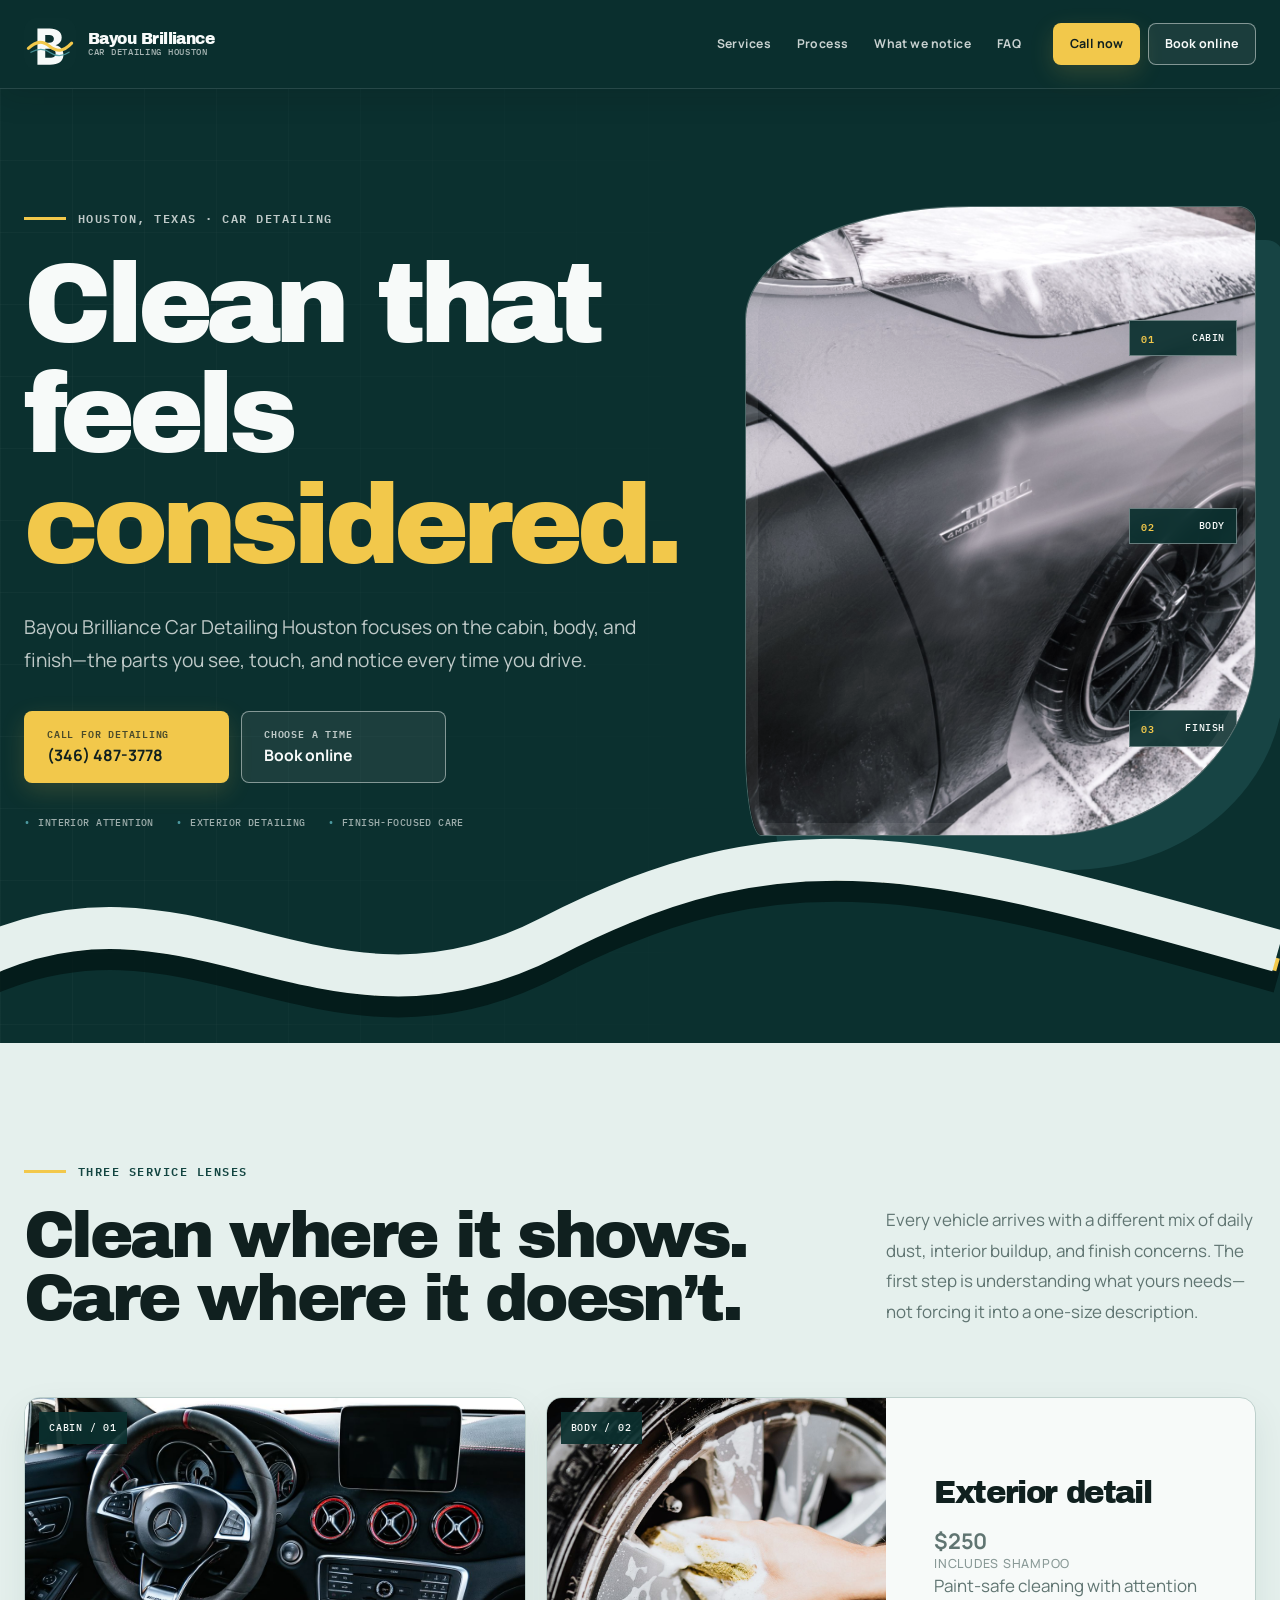
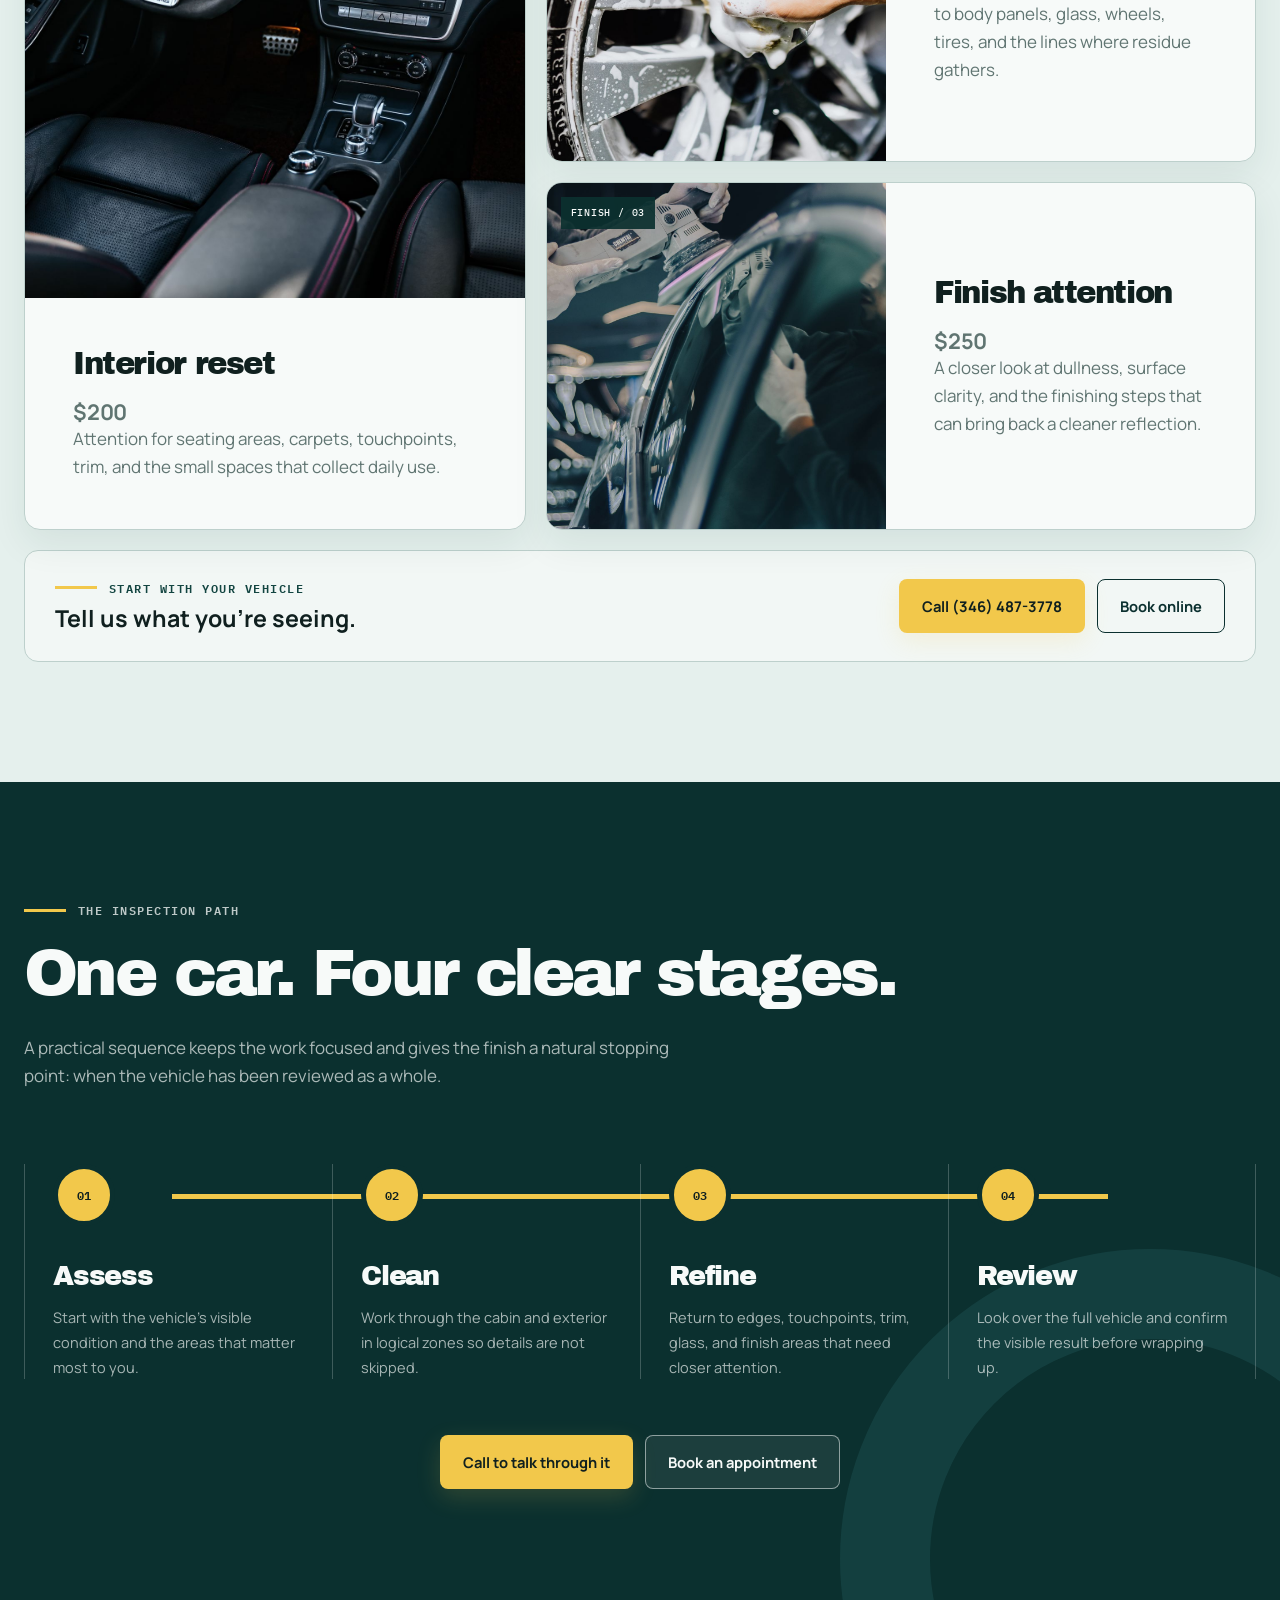
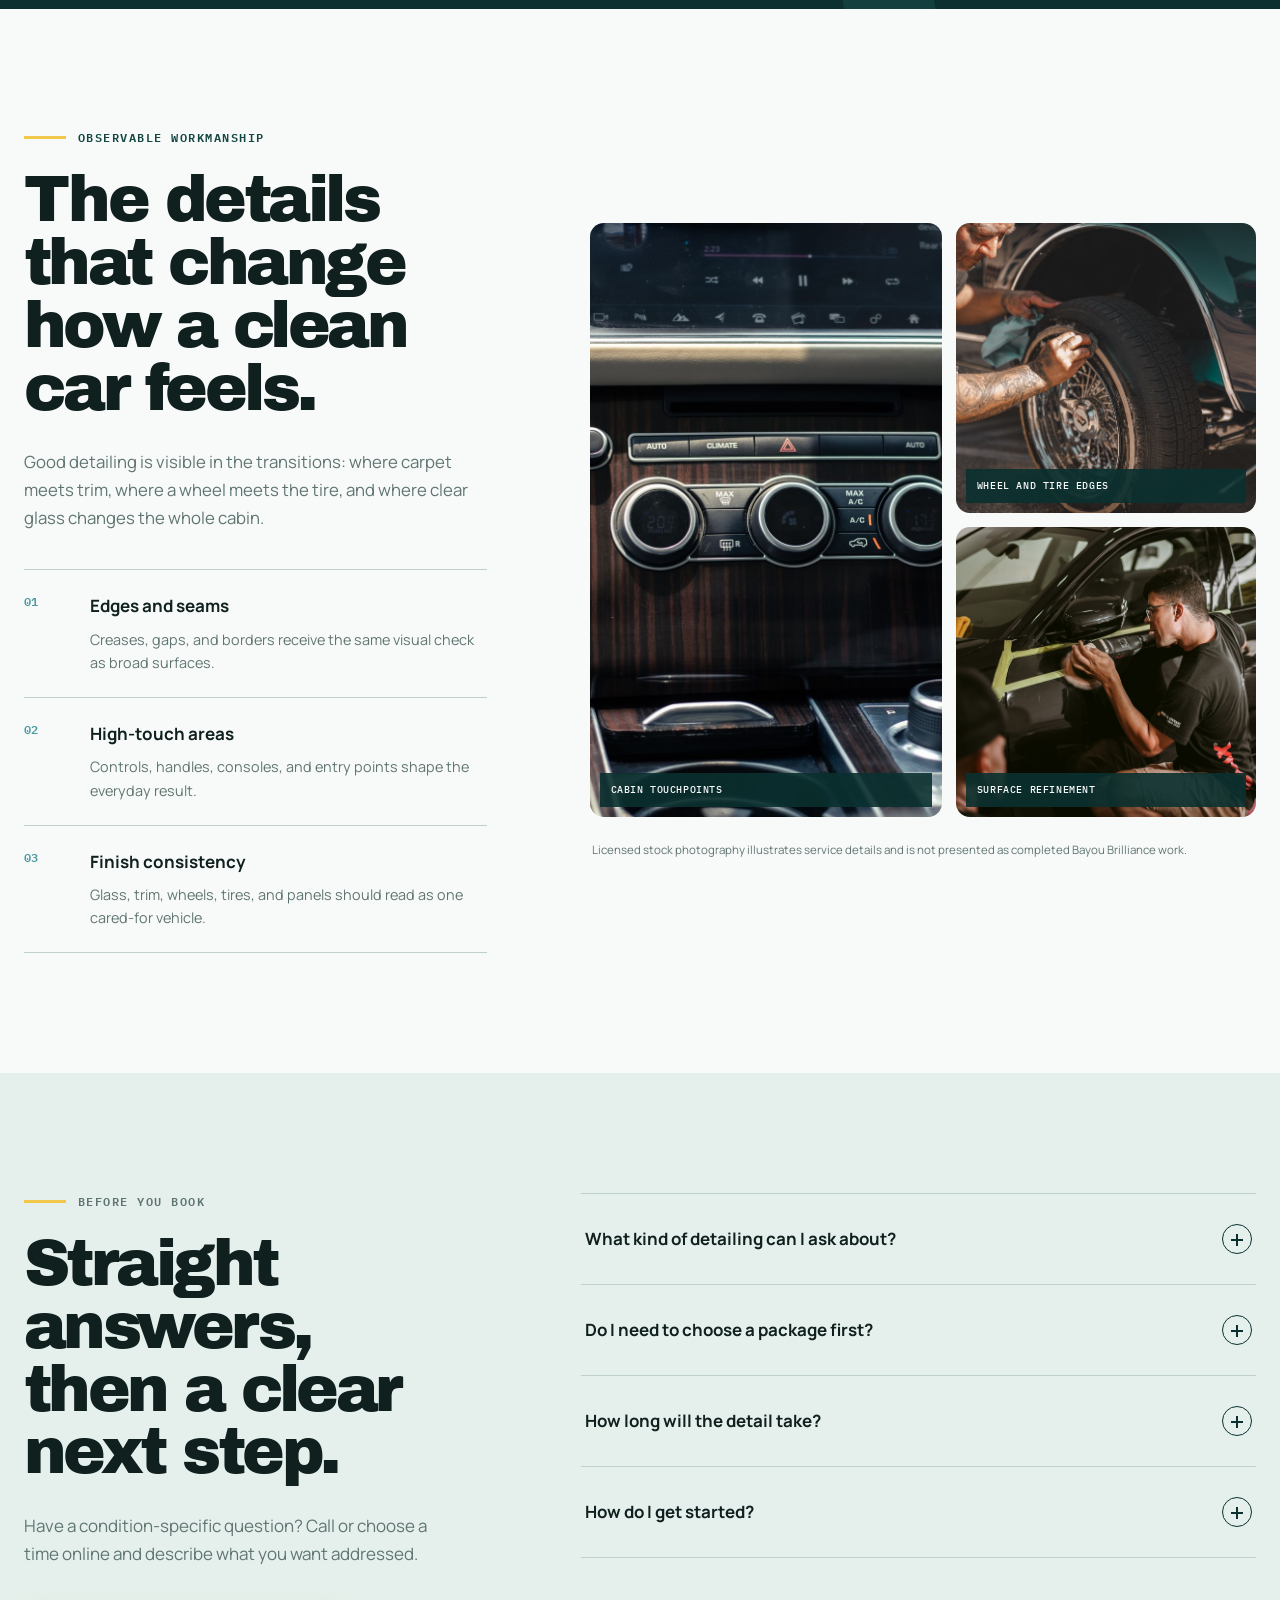
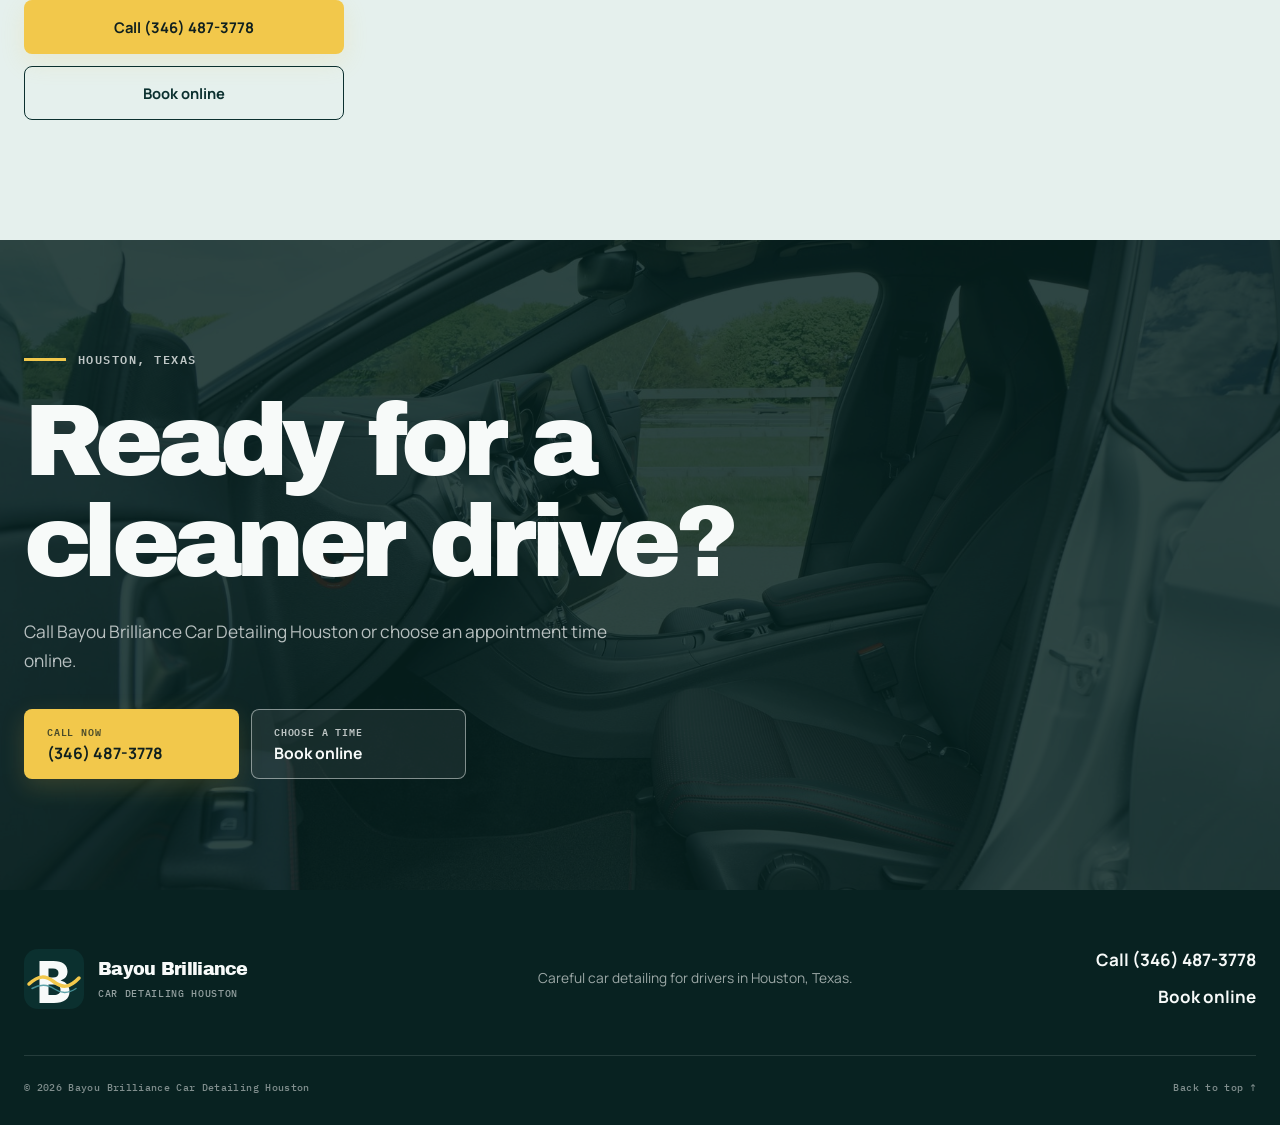
==== index.html @ ae9b1581 "feat: add service pricing to site Interior $200, exterior $250 with shampoo, complete $250. Adds pri" ====
<!doctype html>
<html lang="en">
  <head>
    <meta charset="utf-8">
    <meta name="viewport" content="width=device-width, initial-scale=1">
    <title>Bayou Brilliance Car Detailing Houston | Call or Book</title>
    <meta name="description" content="Bayou Brilliance Car Detailing Houston offers careful interior, exterior, and finish-focused car detailing in Houston, Texas. Call or book online.">
    <meta name="theme-color" content="#0b302f">
    <meta name="robots" content="index,follow,max-image-preview:large">
    <link rel="canonical" href="https://bayoubrilliance.shop/">
    <link rel="icon" href="assets/favicon.svg" type="image/svg+xml">
    <link rel="preload" href="assets/fonts/archivo-black.ttf" as="font" type="font/ttf" crossorigin>
    <link rel="preload" href="assets/hero-foam-car.jpg" as="image">
    <link rel="stylesheet" href="styles.css">
    <meta property="og:type" content="website">
    <meta property="og:title" content="Bayou Brilliance Car Detailing Houston">
    <meta property="og:description" content="Careful car detailing for the cabin, body, and finish. Call or book online in Houston, Texas.">
    <meta property="og:url" content="https://bayoubrilliance.shop/">
    <meta property="og:image" content="https://bayoubrilliance.shop/assets/hero-foam-car.jpg">
    <meta property="og:locale" content="en_US">
    <meta name="twitter:card" content="summary_large_image">
    <script type="application/ld+json">
      {
        "@context": "https://schema.org",
        "@type": "LocalBusiness",
        "name": "Bayou Brilliance Car Detailing Houston",
        "url": "https://bayoubrilliance.shop/",
        "telephone": "+13464873778",
        "description": "Careful interior, exterior, and finish-focused car detailing for drivers in Houston, Texas.",
        "areaServed": {
          "@type": "City",
          "name": "Houston, Texas"
        },
        "knowsAbout": [
          "Car detailing",
          "Interior car detailing",
          "Exterior car detailing",
          "Vehicle finish care"
        ],
        "priceRange": "$200-$250"
      }
    </script>
  </head>
  <body>
    <a class="skip-link" href="#main-content">Skip to content</a>

    <header class="site-header" data-header>
      <div class="header-inner shell">
        <a class="brand" href="#top" aria-label="Bayou Brilliance home">
          <img src="assets/logo.svg" width="56" height="56" alt="">
          <span class="brand-copy">
            <strong>Bayou Brilliance</strong>
            <small>Car Detailing Houston</small>
          </span>
        </a>

        <button class="menu-toggle" type="button" aria-expanded="false" aria-controls="site-nav">
          <span class="menu-toggle-label">Menu</span>
          <span class="menu-icon" aria-hidden="true"><i></i><i></i></span>
        </button>

        <nav class="site-nav" id="site-nav" aria-label="Main navigation">
          <div class="nav-links">
            <a href="#services">Services</a>
            <a href="#process">Process</a>
            <a href="#details">What we notice</a>
            <a href="#questions">FAQ</a>
          </div>
          <div class="nav-actions">
            <a class="button button-call button-small" href="tel:+13464873778" aria-label="Call Bayou Brilliance at 346-487-3778">Call now</a>
            <a class="button button-book button-small" href="https://cal.com/sumitdatta/auto-detail-service">Book online</a>
          </div>
        </nav>
      </div>
    </header>

    <main id="main-content">
      <section class="hero" id="top">
        <div class="hero-grid shell">
          <div class="hero-copy">
            <p class="eyebrow light"><span></span> Houston, Texas · Car detailing</p>
            <h1>Clean that feels <em>considered.</em></h1>
            <p class="hero-lede">Bayou Brilliance Car Detailing Houston focuses on the cabin, body, and finish—the parts you see, touch, and notice every time you drive.</p>
            <div class="action-pair hero-actions">
              <a class="button button-call" href="tel:+13464873778">
                <span>Call for detailing</span>
                <strong>(346) 487-3778</strong>
              </a>
              <a class="button button-book" href="https://cal.com/sumitdatta/auto-detail-service">
                <span>Choose a time</span>
                <strong>Book online</strong>
              </a>
            </div>
            <div class="hero-notes" aria-label="Service highlights">
              <span>Interior attention</span>
              <span>Exterior detailing</span>
              <span>Finish-focused care</span>
            </div>
          </div>

          <div class="hero-visual" aria-label="Foamed vehicle prepared for an exterior detail">
            <img src="assets/hero-foam-car.jpg" width="2200" height="3300" alt="A dark vehicle covered in white cleaning foam">
            <div class="visual-label label-top"><b>01</b><span>Cabin</span></div>
            <div class="visual-label label-mid"><b>02</b><span>Body</span></div>
            <div class="visual-label label-bottom"><b>03</b><span>Finish</span></div>
          </div>
        </div>

        <svg class="waterline" viewBox="0 0 1600 220" preserveAspectRatio="none" aria-hidden="true">
          <path class="waterline-shadow" d="M-30 152 C260 18 425 238 720 116 S1190 30 1630 130"></path>
          <path class="waterline-sun" d="M-30 140 C260 6 425 226 720 104 S1190 18 1630 118"></path>
          <path class="waterline-glint" d="M-30 126 C260 -8 425 212 720 90 S1190 4 1630 104"></path>
        </svg>
      </section>

      <section class="services section" id="services">
        <div class="shell">
          <div class="section-heading split-heading">
            <div>
              <p class="eyebrow"><span></span> Three service lenses</p>
              <h2>Clean where it shows.<br>Care where it doesn’t.</h2>
            </div>
            <p>Every vehicle arrives with a different mix of daily dust, interior buildup, and finish concerns. The first step is understanding what yours needs—not forcing it into a one-size description.</p>
          </div>

          <div class="service-grid">
            <article class="service-card service-card-tall">
              <div class="service-photo">
                <img src="assets/clean-interior.jpg" width="1800" height="1200" loading="lazy" alt="Clean black vehicle seats and center console">
                <span class="photo-code">CABIN / 01</span>
              </div>
              <div class="service-copy">
                <h3>Interior reset</h3>
                <p class="service-price">$200</p>
                <p>Attention for seating areas, carpets, touchpoints, trim, and the small spaces that collect daily use.</p>
              </div>
            </article>

            <article class="service-card">
              <div class="service-photo">
                <img src="assets/wheel-suds.jpg" width="1800" height="1200" loading="lazy" alt="A wheel being cleaned by hand with soap suds">
                <span class="photo-code">BODY / 02</span>
              </div>
              <div class="service-copy">
                <h3>Exterior detail</h3>
                <p class="service-price">$250<span>Includes shampoo</span></p>
                <p>Paint-safe cleaning with attention to body panels, glass, wheels, tires, and the lines where residue gathers.</p>
              </div>
            </article>

            <article class="service-card service-card-wide">
              <div class="service-photo">
                <img src="assets/polish-closeup.jpg" width="1800" height="1200" loading="lazy" alt="A polishing machine moving across a dark vehicle panel">
                <span class="photo-code">FINISH / 03</span>
              </div>
              <div class="service-copy">
                <h3>Finish attention</h3>
                <p class="service-price">$250</p>
                <p>A closer look at dullness, surface clarity, and the finishing steps that can bring back a cleaner reflection.</p>
              </div>
            </article>
          </div>

          <div class="service-contact contact-strip">
            <div>
              <p class="eyebrow"><span></span> Start with your vehicle</p>
              <h3>Tell us what you’re seeing.</h3>
            </div>
            <div class="action-pair compact-actions">
              <a class="button button-call" href="tel:+13464873778">Call (346) 487-3778</a>
              <a class="button button-book dark-book" href="https://cal.com/sumitdatta/auto-detail-service">Book online</a>
            </div>
          </div>
        </div>
      </section>

      <section class="process section" id="process">
        <div class="shell">
          <div class="process-intro">
            <p class="eyebrow light"><span></span> The inspection path</p>
            <h2>One car. Four clear stages.</h2>
            <p>A practical sequence keeps the work focused and gives the finish a natural stopping point: when the vehicle has been reviewed as a whole.</p>
          </div>

          <ol class="process-track">
            <li>
              <span class="step-number">01</span>
              <div><h3>Assess</h3><p>Start with the vehicle’s visible condition and the areas that matter most to you.</p></div>
            </li>
            <li>
              <span class="step-number">02</span>
              <div><h3>Clean</h3><p>Work through the cabin and exterior in logical zones so details are not skipped.</p></div>
            </li>
            <li>
              <span class="step-number">03</span>
              <div><h3>Refine</h3><p>Return to edges, touchpoints, trim, glass, and finish areas that need closer attention.</p></div>
            </li>
            <li>
              <span class="step-number">04</span>
              <div><h3>Review</h3><p>Look over the full vehicle and confirm the visible result before wrapping up.</p></div>
            </li>
          </ol>

          <div class="process-actions action-pair">
            <a class="button button-call" href="tel:+13464873778">Call to talk through it</a>
            <a class="button button-book button-book-light" href="https://cal.com/sumitdatta/auto-detail-service">Book an appointment</a>
          </div>
        </div>
      </section>

      <section class="details section" id="details">
        <div class="shell details-grid">
          <div class="details-copy">
            <p class="eyebrow"><span></span> Observable workmanship</p>
            <h2>The details that change how a clean car feels.</h2>
            <p class="details-lede">Good detailing is visible in the transitions: where carpet meets trim, where a wheel meets the tire, and where clear glass changes the whole cabin.</p>
            <ul class="inspection-list">
              <li><span>01</span><div><strong>Edges and seams</strong><p>Creases, gaps, and borders receive the same visual check as broad surfaces.</p></div></li>
              <li><span>02</span><div><strong>High-touch areas</strong><p>Controls, handles, consoles, and entry points shape the everyday result.</p></div></li>
              <li><span>03</span><div><strong>Finish consistency</strong><p>Glass, trim, wheels, tires, and panels should read as one cared-for vehicle.</p></div></li>
            </ul>
          </div>

          <div class="detail-gallery" aria-label="Car detailing service illustrations">
            <figure class="gallery-main">
              <img src="assets/dashboard-detail.jpg" width="1800" height="1200" loading="lazy" alt="Close view of a vehicle dashboard and steering wheel">
              <figcaption>Cabin touchpoints</figcaption>
            </figure>
            <figure>
              <img src="assets/wheel-detail.jpg" width="1800" height="1200" loading="lazy" alt="A vehicle wheel being cleaned with detailing tools">
              <figcaption>Wheel and tire edges</figcaption>
            </figure>
            <figure>
              <img src="assets/polishing-work.jpg" width="1800" height="1200" loading="lazy" alt="A detailer polishing the side panel of a vehicle">
              <figcaption>Surface refinement</figcaption>
            </figure>
            <p class="stock-note">Licensed stock photography illustrates service details and is not presented as completed Bayou Brilliance work.</p>
          </div>
        </div>
      </section>

      <section class="questions section" id="questions">
        <div class="shell questions-grid">
          <div class="questions-intro">
            <p class="eyebrow"><span></span> Before you book</p>
            <h2>Straight answers, then a clear next step.</h2>
            <p>Have a condition-specific question? Call or choose a time online and describe what you want addressed.</p>
            <div class="action-pair stacked-actions">
              <a class="button button-call" href="tel:+13464873778">Call (346) 487-3778</a>
              <a class="button button-book dark-book" href="https://cal.com/sumitdatta/auto-detail-service">Book online</a>
            </div>
          </div>

          <div class="faq-list">
            <details>
              <summary>What kind of detailing can I ask about?<span aria-hidden="true"></span></summary>
              <p>Ask about interior cleaning, exterior detailing, wheel and tire attention, or finish-focused care. Vehicle condition varies, so confirm the right scope when you call or book.</p>
            </details>
            <details>
              <summary>Do I need to choose a package first?<span aria-hidden="true"></span></summary>
              <p>No. Start with what you notice about the vehicle and what you want improved. The appropriate service scope can be discussed from there.</p>
            </details>
            <details>
              <summary>How long will the detail take?<span aria-hidden="true"></span></summary>
              <p>Timing depends on vehicle size, condition, and the agreed scope. Ask about timing for your specific vehicle when you call or book online.</p>
            </details>
            <details>
              <summary>How do I get started?<span aria-hidden="true"></span></summary>
              <p>Call Bayou Brilliance at (346) 487-3778 or use the online appointment link. Both paths let you start with your vehicle and what it needs.</p>
            </details>
          </div>
        </div>
      </section>

      <section class="final-cta" id="contact">
        <div class="final-photo" aria-hidden="true">
          <img src="assets/interior-finish.jpg" width="1800" height="1196" loading="lazy" alt="">
        </div>
        <div class="shell final-inner">
          <p class="eyebrow light"><span></span> Houston, Texas</p>
          <h2>Ready for a cleaner drive?</h2>
          <p>Call Bayou Brilliance Car Detailing Houston or choose an appointment time online.</p>
          <div class="action-pair final-actions">
            <a class="button button-call" href="tel:+13464873778"><span>Call now</span><strong>(346) 487-3778</strong></a>
            <a class="button button-book" href="https://cal.com/sumitdatta/auto-detail-service"><span>Choose a time</span><strong>Book online</strong></a>
          </div>
        </div>
      </section>
    </main>

    <footer class="site-footer">
      <div class="shell footer-grid">
        <div class="footer-brand">
          <img src="assets/logo.svg" width="64" height="64" alt="">
          <div><strong>Bayou Brilliance</strong><span>Car Detailing Houston</span></div>
        </div>
        <p>Careful car detailing for drivers in Houston, Texas.</p>
        <div class="footer-actions">
          <a href="tel:+13464873778">Call (346) 487-3778</a>
          <a href="https://cal.com/sumitdatta/auto-detail-service">Book online</a>
        </div>
      </div>
      <div class="shell footer-bottom">
        <span>© <span data-year>2026</span> Bayou Brilliance Car Detailing Houston</span>
        <a href="#top">Back to top ↑</a>
      </div>
    </footer>

    <div class="mobile-sticky" aria-label="Contact options">
      <a class="sticky-call" href="tel:+13464873778"><span>Call</span><strong>(346) 487-3778</strong></a>
      <a class="sticky-book" href="https://cal.com/sumitdatta/auto-detail-service"><span>Book</span><strong>Online</strong></a>
    </div>

    <script src="script.js" defer></script>
  </body>
</html>
---- styles.css ----
@font-face {
  font-family: "Archivo Black";
  src: url("assets/fonts/archivo-black.ttf") format("truetype");
  font-style: normal;
  font-weight: 400;
  font-display: swap;
}

@font-face {
  font-family: "Manrope";
  src: url("assets/fonts/manrope-400.ttf") format("truetype");
  font-style: normal;
  font-weight: 400;
  font-display: swap;
}

@font-face {
  font-family: "Manrope";
  src: url("assets/fonts/manrope-500.ttf") format("truetype");
  font-style: normal;
  font-weight: 500;
  font-display: swap;
}

@font-face {
  font-family: "Manrope";
  src: url("assets/fonts/manrope-600.ttf") format("truetype");
  font-style: normal;
  font-weight: 600;
  font-display: swap;
}

@font-face {
  font-family: "Manrope";
  src: url("assets/fonts/manrope-700.ttf") format("truetype");
  font-style: normal;
  font-weight: 700;
  font-display: swap;
}

@font-face {
  font-family: "IBM Plex Mono";
  src: url("assets/fonts/ibm-plex-mono-500.ttf") format("truetype");
  font-style: normal;
  font-weight: 500;
  font-display: swap;
}

@font-face {
  font-family: "IBM Plex Mono";
  src: url("assets/fonts/ibm-plex-mono-600.ttf") format("truetype");
  font-style: normal;
  font-weight: 600;
  font-display: swap;
}

:root {
  --bayou: #0b302f;
  --bayou-bright: #134541;
  --ink: #10201f;
  --rain: #e5f0ed;
  --chrome: #f7faf9;
  --sun: #f2c84b;
  --sun-dark: #b98500;
  --reflection: #4c99a0;
  --muted: #607572;
  --line: #bdd0cc;
  --white-line: rgba(247, 250, 249, 0.22);
  --shadow: 0 20px 55px rgba(8, 35, 33, 0.13);
  --shell: min(1240px, calc(100vw - 48px));
  --header-height: 88px;
}

*,
*::before,
*::after {
  box-sizing: border-box;
}

html {
  scroll-behavior: smooth;
  scroll-padding-top: calc(var(--header-height) + 24px);
}

body {
  margin: 0;
  background: var(--rain);
  color: var(--ink);
  font-family: "Manrope", Arial, sans-serif;
  font-size: 17px;
  line-height: 1.65;
  text-rendering: optimizeLegibility;
  -webkit-font-smoothing: antialiased;
}

body.menu-open {
  overflow: hidden;
}

img,
svg {
  display: block;
  max-width: 100%;
}

a {
  color: inherit;
  text-decoration: none;
}

button,
a {
  -webkit-tap-highlight-color: transparent;
}

:focus-visible {
  outline: 3px solid var(--sun);
  outline-offset: 4px;
}

h1,
h2,
h3,
p {
  margin-top: 0;
}

h1,
h2 {
  font-family: "Archivo Black", "Arial Black", sans-serif;
  font-weight: 400;
  letter-spacing: -0.055em;
  line-height: 0.98;
}

h2 {
  font-size: clamp(2.65rem, 5.1vw, 5.2rem);
}

h3 {
  font-size: 1.35rem;
  line-height: 1.2;
}

.shell {
  width: var(--shell);
  margin-inline: auto;
}

.section {
  padding: 120px 0;
}

.skip-link {
  position: fixed;
  z-index: 1000;
  top: 12px;
  left: 12px;
  padding: 12px 16px;
  background: var(--sun);
  color: var(--ink);
  font-weight: 800;
  transform: translateY(-160%);
  transition: transform 160ms ease;
}

.skip-link:focus {
  transform: translateY(0);
}

.eyebrow {
  display: flex;
  align-items: center;
  gap: 12px;
  margin-bottom: 24px;
  color: var(--bayou-bright);
  font-family: "IBM Plex Mono", monospace;
  font-size: 0.72rem;
  font-weight: 600;
  letter-spacing: 0.13em;
  line-height: 1.4;
  text-transform: uppercase;
}

.eyebrow > span {
  width: 42px;
  height: 3px;
  background: var(--sun);
}

.eyebrow.light {
  color: rgba(247, 250, 249, 0.76);
}

.button {
  min-height: 54px;
  display: inline-flex;
  align-items: center;
  justify-content: center;
  gap: 8px;
  padding: 15px 22px;
  border: 1px solid transparent;
  border-radius: 8px;
  font-size: 0.92rem;
  font-weight: 750;
  line-height: 1.1;
  text-align: center;
  transition: transform 160ms ease, background-color 160ms ease, border-color 160ms ease;
}

.button:hover {
  transform: translateY(-2px);
}

.button-call {
  background: var(--sun);
  color: var(--ink);
  box-shadow: 0 8px 24px rgba(242, 200, 75, 0.16);
}

.button-call:hover {
  background: #ffdb61;
}

.button-book {
  border-color: rgba(247, 250, 249, 0.48);
  background: rgba(247, 250, 249, 0.07);
  color: var(--chrome);
}

.button-book:hover {
  border-color: var(--chrome);
  background: rgba(247, 250, 249, 0.13);
}

.dark-book {
  border-color: var(--bayou);
  background: transparent;
  color: var(--bayou);
}

.dark-book:hover {
  background: var(--bayou);
  color: var(--chrome);
}

.button-book-light {
  border-color: rgba(247, 250, 249, 0.52);
}

.button-small {
  min-height: 42px;
  padding: 11px 16px;
  font-size: 0.78rem;
}

.action-pair {
  display: flex;
  flex-wrap: wrap;
  gap: 12px;
}

/* Header */
.site-header {
  position: fixed;
  z-index: 100;
  inset: 0 0 auto;
  min-height: var(--header-height);
  background: rgba(11, 48, 47, 0.97);
  color: var(--chrome);
  border-bottom: 1px solid rgba(247, 250, 249, 0.12);
  box-shadow: 0 8px 28px rgba(2, 18, 17, 0.14);
  backdrop-filter: blur(16px);
  -webkit-backdrop-filter: blur(16px);
}

.header-inner {
  min-height: var(--header-height);
  display: flex;
  align-items: center;
  justify-content: space-between;
  gap: 28px;
}

.brand {
  flex: 0 0 auto;
  display: flex;
  align-items: center;
  gap: 12px;
}

.brand img {
  width: 52px;
  height: 52px;
}

.brand-copy {
  display: grid;
  gap: 2px;
  line-height: 1;
}

.brand-copy strong {
  font-family: "Archivo Black", "Arial Black", sans-serif;
  font-size: 0.97rem;
  font-weight: 400;
  letter-spacing: -0.035em;
}

.brand-copy small {
  color: rgba(247, 250, 249, 0.66);
  font-family: "IBM Plex Mono", monospace;
  font-size: 0.55rem;
  letter-spacing: 0.08em;
  text-transform: uppercase;
}

.site-nav {
  flex: 1;
  display: flex;
  align-items: center;
  justify-content: flex-end;
  gap: 32px;
}

.nav-links,
.nav-actions {
  display: flex;
  align-items: center;
}

.nav-links {
  gap: clamp(14px, 2vw, 28px);
}

.nav-links a {
  color: rgba(247, 250, 249, 0.8);
  font-size: 0.76rem;
  font-weight: 700;
  letter-spacing: 0.035em;
}

.nav-links a:hover {
  color: var(--sun);
}

.nav-actions {
  gap: 8px;
}

.site-nav .button-call {
  color: var(--ink);
}

.site-nav .button-book {
  color: var(--chrome);
}

.menu-toggle {
  display: none;
  min-width: 76px;
  min-height: 42px;
  align-items: center;
  justify-content: center;
  gap: 10px;
  border: 1px solid rgba(247, 250, 249, 0.34);
  border-radius: 7px;
  background: var(--bayou-bright);
  color: var(--chrome);
  font-family: "IBM Plex Mono", monospace;
  font-size: 0.65rem;
  letter-spacing: 0.07em;
  text-transform: uppercase;
}

.menu-icon {
  display: grid;
  width: 18px;
  gap: 5px;
}

.menu-icon i {
  width: 18px;
  height: 2px;
  display: block;
  background: currentColor;
  transition: transform 160ms ease;
}

.menu-toggle[aria-expanded="true"] .menu-icon i:first-child {
  transform: translateY(3.5px) rotate(45deg);
}

.menu-toggle[aria-expanded="true"] .menu-icon i:last-child {
  transform: translateY(-3.5px) rotate(-45deg);
}

/* Hero */
.hero {
  position: relative;
  min-height: 850px;
  overflow: hidden;
  padding: calc(var(--header-height) + 74px) 0 164px;
  background: var(--bayou);
  color: var(--chrome);
}

.hero::before {
  content: "";
  position: absolute;
  inset: var(--header-height) 0 0;
  opacity: 0.16;
  background-image: linear-gradient(rgba(247, 250, 249, 0.18) 1px, transparent 1px), linear-gradient(90deg, rgba(247, 250, 249, 0.18) 1px, transparent 1px);
  background-size: 72px 72px;
  mask-image: linear-gradient(to right, black, transparent 62%);
  pointer-events: none;
}

.hero-grid {
  position: relative;
  z-index: 2;
  display: grid;
  grid-template-columns: minmax(0, 0.94fr) minmax(410px, 0.76fr);
  align-items: center;
  gap: clamp(50px, 7vw, 110px);
}

.hero-copy {
  padding: 48px 0;
}

.hero h1 {
  max-width: 820px;
  margin-bottom: 30px;
  font-size: clamp(4.5rem, 8.8vw, 8.4rem);
}

.hero h1 em {
  display: block;
  color: var(--sun);
  font-style: normal;
}

.hero-lede {
  max-width: 650px;
  margin-bottom: 34px;
  color: rgba(247, 250, 249, 0.76);
  font-size: clamp(1.05rem, 1.5vw, 1.25rem);
  line-height: 1.7;
}

.hero-actions .button {
  min-width: 205px;
  min-height: 72px;
  flex-direction: column;
  align-items: flex-start;
  padding: 16px 22px;
}

.hero-actions .button span,
.final-actions .button span {
  font-family: "IBM Plex Mono", monospace;
  font-size: 0.62rem;
  font-weight: 600;
  letter-spacing: 0.08em;
  opacity: 0.74;
  text-transform: uppercase;
}

.hero-actions .button strong,
.final-actions .button strong {
  font-size: 0.98rem;
}

.hero-notes {
  display: flex;
  flex-wrap: wrap;
  gap: 8px 22px;
  margin-top: 32px;
  color: rgba(247, 250, 249, 0.62);
  font-family: "IBM Plex Mono", monospace;
  font-size: 0.64rem;
  letter-spacing: 0.04em;
  text-transform: uppercase;
}

.hero-notes span::before {
  content: "•";
  margin-right: 8px;
  color: var(--reflection);
}

.hero-visual {
  position: relative;
  height: min(670px, 70vh);
  min-height: 570px;
  overflow: hidden;
  border: 1px solid rgba(247, 250, 249, 0.28);
  border-radius: 44% 18px 42% 16px / 18% 18px 30% 14%;
  box-shadow: 28px 34px 0 rgba(76, 153, 160, 0.19);
}

.hero-visual::after {
  content: "";
  position: absolute;
  inset: 0;
  border: 12px solid rgba(247, 250, 249, 0.07);
  border-radius: inherit;
  pointer-events: none;
}

.hero-visual img {
  width: 100%;
  height: 100%;
  object-fit: cover;
  object-position: 51% 48%;
  filter: saturate(0.78) contrast(1.04);
}

.visual-label {
  position: absolute;
  right: 18px;
  min-width: 108px;
  display: flex;
  align-items: center;
  justify-content: space-between;
  gap: 12px;
  padding: 9px 11px;
  border: 1px solid rgba(247, 250, 249, 0.38);
  background: rgba(11, 48, 47, 0.92);
  color: var(--chrome);
  font-family: "IBM Plex Mono", monospace;
  font-size: 0.62rem;
  letter-spacing: 0.06em;
  text-transform: uppercase;
  backdrop-filter: blur(8px);
}

.visual-label b {
  color: var(--sun);
}

.label-top { top: 18%; }
.label-mid { top: 48%; }
.label-bottom { bottom: 14%; }

.waterline {
  position: absolute;
  z-index: 3;
  right: -2%;
  bottom: -24px;
  left: -2%;
  width: 104%;
  height: 220px;
  overflow: visible;
}

.waterline path {
  fill: none;
  vector-effect: non-scaling-stroke;
}

.waterline-shadow {
  stroke: rgba(2, 20, 19, 0.7);
  stroke-width: 32;
}

.waterline-sun {
  stroke: var(--sun);
  stroke-width: 13;
}

.waterline-glint {
  stroke: var(--rain);
  stroke-width: 42;
}

/* Services */
.services {
  background: var(--rain);
}

.split-heading {
  display: grid;
  grid-template-columns: 1.5fr 0.7fr;
  align-items: end;
  gap: 70px;
  margin-bottom: 66px;
}

.section-heading h2 {
  margin-bottom: 0;
}

.split-heading > p {
  margin-bottom: 4px;
  color: var(--muted);
  line-height: 1.8;
}

.service-grid {
  display: grid;
  grid-template-columns: repeat(12, 1fr);
  grid-template-rows: repeat(2, minmax(290px, auto));
  gap: 20px;
}

.service-card {
  grid-column: 6 / 13;
  display: grid;
  grid-template-columns: minmax(240px, 0.92fr) 1fr;
  min-height: 290px;
  overflow: hidden;
  background: var(--chrome);
  border: 1px solid var(--line);
  border-radius: 16px;
  box-shadow: 0 14px 36px rgba(14, 58, 55, 0.08);
}

.service-card-tall {
  grid-column: 1 / 6;
  grid-row: 1 / 3;
  display: flex;
  flex-direction: column;
}

.service-card-wide {
  grid-row: 2;
}

.service-photo {
  position: relative;
  min-height: 270px;
  overflow: hidden;
}

.service-card-tall .service-photo {
  flex: 1;
  min-height: 500px;
}

.service-photo img {
  width: 100%;
  height: 100%;
  object-fit: cover;
  transition: transform 500ms cubic-bezier(0.22, 1, 0.36, 1);
}

.service-card:hover .service-photo img {
  transform: scale(1.025);
}

.photo-code {
  position: absolute;
  top: 14px;
  left: 14px;
  padding: 8px 10px;
  background: rgba(11, 48, 47, 0.92);
  color: var(--chrome);
  font-family: "IBM Plex Mono", monospace;
  font-size: 0.6rem;
  letter-spacing: 0.08em;
}

.service-copy {
  align-self: center;
  padding: clamp(28px, 4vw, 48px);
}

.service-copy h3 {
  margin-bottom: 16px;
  font-family: "Archivo Black", "Arial Black", sans-serif;
  font-size: clamp(1.6rem, 2.4vw, 2.4rem);
  font-weight: 400;
  letter-spacing: -0.045em;
}

.service-copy p {
  margin-bottom: 0;
  color: var(--muted);
}

.contact-strip {
  margin-top: 20px;
  padding: 28px 30px;
  display: flex;
  align-items: center;
  justify-content: space-between;
  gap: 32px;
  border: 1px solid var(--line);
  border-radius: 14px;
  background: rgba(247, 250, 249, 0.72);
}

.contact-strip .eyebrow {
  margin-bottom: 9px;
}

.contact-strip h3 {
  margin-bottom: 0;
  font-size: 1.45rem;
}

.compact-actions {
  flex: 0 0 auto;
}

/* Process */
.process {
  position: relative;
  overflow: hidden;
  background: var(--bayou);
  color: var(--chrome);
}

.process::after {
  content: "";
  position: absolute;
  right: -180px;
  bottom: -260px;
  width: 620px;
  height: 620px;
  border: 90px solid rgba(76, 153, 160, 0.14);
  border-radius: 50%;
}

.process .shell {
  position: relative;
  z-index: 1;
}

.process-intro {
  max-width: 880px;
  margin-bottom: 74px;
}

.process-intro h2 {
  margin-bottom: 28px;
}

.process-intro > p:last-child {
  max-width: 690px;
  color: rgba(247, 250, 249, 0.68);
}

.process-track {
  position: relative;
  display: grid;
  grid-template-columns: repeat(4, 1fr);
  gap: 0;
  margin: 0;
  padding: 0;
  list-style: none;
}

.process-track::before {
  content: "";
  position: absolute;
  top: 30px;
  right: 12%;
  left: 12%;
  height: 5px;
  background: var(--sun);
}

.process-track li {
  position: relative;
  padding: 0 28px;
  border-left: 1px solid var(--white-line);
}

.process-track li:last-child {
  border-right: 1px solid var(--white-line);
}

.step-number {
  position: relative;
  z-index: 2;
  width: 62px;
  height: 62px;
  display: grid;
  place-items: center;
  margin-bottom: 34px;
  border: 5px solid var(--bayou);
  border-radius: 50%;
  background: var(--sun);
  color: var(--ink);
  font-family: "IBM Plex Mono", monospace;
  font-size: 0.75rem;
  font-weight: 700;
}

.process-track h3 {
  margin-bottom: 12px;
  font-family: "Archivo Black", "Arial Black", sans-serif;
  font-size: 1.7rem;
  font-weight: 400;
  letter-spacing: -0.045em;
}

.process-track p {
  margin-bottom: 0;
  color: rgba(247, 250, 249, 0.66);
  font-size: 0.91rem;
  line-height: 1.7;
}

.process-actions {
  margin-top: 56px;
  justify-content: center;
}

/* Details */
.details {
  background: var(--chrome);
}

.details-grid {
  display: grid;
  grid-template-columns: 0.82fr 1.18fr;
  align-items: center;
  gap: clamp(54px, 8vw, 110px);
}

.details-copy h2 {
  margin-bottom: 28px;
  font-size: clamp(2.9rem, 5vw, 5.4rem);
}

.details-lede {
  margin-bottom: 38px;
  color: var(--muted);
  font-size: 1.05rem;
}

.inspection-list {
  margin: 0;
  padding: 0;
  border-top: 1px solid var(--line);
  list-style: none;
}

.inspection-list li {
  display: grid;
  grid-template-columns: 48px 1fr;
  gap: 18px;
  padding: 22px 0;
  border-bottom: 1px solid var(--line);
}

.inspection-list > li > span {
  color: var(--reflection);
  font-family: "IBM Plex Mono", monospace;
  font-size: 0.72rem;
  font-weight: 700;
}

.inspection-list strong {
  display: block;
  margin-bottom: 7px;
}

.inspection-list p {
  margin: 0;
  color: var(--muted);
  font-size: 0.9rem;
}

.detail-gallery {
  display: grid;
  grid-template-columns: 1.08fr 0.92fr;
  grid-template-rows: 290px 290px auto;
  gap: 14px;
}

.detail-gallery figure {
  position: relative;
  margin: 0;
  overflow: hidden;
  border-radius: 14px;
  background: var(--bayou);
}

.detail-gallery .gallery-main {
  grid-row: 1 / 3;
}

.detail-gallery img {
  width: 100%;
  height: 100%;
  object-fit: cover;
}

.detail-gallery figcaption {
  position: absolute;
  right: 10px;
  bottom: 10px;
  left: 10px;
  padding: 9px 11px;
  background: rgba(11, 48, 47, 0.9);
  color: var(--chrome);
  font-family: "IBM Plex Mono", monospace;
  font-size: 0.62rem;
  letter-spacing: 0.06em;
  text-transform: uppercase;
}

.stock-note {
  grid-column: 1 / -1;
  margin: 0;
  padding: 10px 2px 0;
  color: var(--muted);
  font-size: 0.72rem;
  line-height: 1.55;
}

/* FAQ */
.questions {
  background: var(--rain);
}

.questions-grid {
  display: grid;
  grid-template-columns: 0.7fr 1.1fr;
  gap: clamp(60px, 10vw, 150px);
}

.questions-intro h2 {
  margin-bottom: 28px;
  font-size: clamp(2.8rem, 5vw, 5.1rem);
}

.questions-intro > p {
  color: var(--muted);
}

.stacked-actions {
  align-items: stretch;
  flex-direction: column;
  max-width: 320px;
  margin-top: 32px;
}

.faq-list {
  border-top: 1px solid var(--line);
}

.faq-list details {
  border-bottom: 1px solid var(--line);
}

.faq-list summary {
  min-height: 90px;
  display: flex;
  align-items: center;
  justify-content: space-between;
  gap: 24px;
  padding: 20px 4px;
  cursor: pointer;
  font-size: 1.06rem;
  font-weight: 700;
  list-style: none;
}

.faq-list summary::-webkit-details-marker {
  display: none;
}

.faq-list summary span {
  position: relative;
  flex: 0 0 30px;
  width: 30px;
  height: 30px;
  border: 1px solid var(--bayou);
  border-radius: 50%;
}

.faq-list summary span::before,
.faq-list summary span::after {
  content: "";
  position: absolute;
  top: 14px;
  left: 8px;
  width: 12px;
  height: 2px;
  background: var(--bayou);
}

.faq-list summary span::after {
  transform: rotate(90deg);
  transition: transform 160ms ease;
}

.faq-list details[open] summary span::after {
  transform: rotate(0deg);
}

.faq-list details p {
  max-width: 690px;
  margin: -2px 50px 26px 4px;
  color: var(--muted);
}

/* Final CTA */
.final-cta {
  position: relative;
  min-height: 650px;
  display: grid;
  align-items: center;
  overflow: hidden;
  background: var(--bayou);
  color: var(--chrome);
}

.final-photo {
  position: absolute;
  inset: 0;
}

.final-photo::after {
  content: "";
  position: absolute;
  inset: 0;
  background: rgba(7, 34, 32, 0.84);
}

.final-photo img {
  width: 100%;
  height: 100%;
  object-fit: cover;
  object-position: center 60%;
  filter: saturate(0.62);
}

.final-inner {
  position: relative;
  z-index: 1;
  padding: 110px 0;
}

.final-inner h2 {
  max-width: 860px;
  margin-bottom: 26px;
  font-size: clamp(4rem, 8vw, 8.5rem);
}

.final-inner > p:not(.eyebrow) {
  max-width: 620px;
  margin-bottom: 34px;
  color: rgba(247, 250, 249, 0.72);
  font-size: 1.08rem;
}

.final-actions .button {
  min-width: 215px;
  min-height: 70px;
  flex-direction: column;
  align-items: flex-start;
}

/* Footer */
.site-footer {
  padding: 56px 0 28px;
  background: #082221;
  color: var(--chrome);
}

.footer-grid {
  display: grid;
  grid-template-columns: 1.15fr 0.85fr 0.8fr;
  align-items: center;
  gap: 45px;
  padding-bottom: 44px;
}

.footer-brand {
  display: flex;
  align-items: center;
  gap: 14px;
}

.footer-brand img {
  width: 60px;
  height: 60px;
}

.footer-brand div {
  display: grid;
  gap: 2px;
}

.footer-brand strong {
  font-family: "Archivo Black", "Arial Black", sans-serif;
  font-size: 1.1rem;
  font-weight: 400;
  letter-spacing: -0.04em;
}

.footer-brand span {
  color: rgba(247, 250, 249, 0.58);
  font-family: "IBM Plex Mono", monospace;
  font-size: 0.6rem;
  letter-spacing: 0.07em;
  text-transform: uppercase;
}

.footer-grid > p {
  margin: 0;
  color: rgba(247, 250, 249, 0.62);
  font-size: 0.86rem;
}

.footer-actions {
  display: grid;
  justify-items: end;
  gap: 9px;
  font-weight: 700;
}

.footer-actions a:hover,
.footer-bottom a:hover {
  color: var(--sun);
}

.footer-bottom {
  display: flex;
  justify-content: space-between;
  gap: 30px;
  padding-top: 24px;
  border-top: 1px solid rgba(247, 250, 249, 0.12);
  color: rgba(247, 250, 249, 0.5);
  font-family: "IBM Plex Mono", monospace;
  font-size: 0.62rem;
  letter-spacing: 0.035em;
}

.mobile-sticky {
  display: none;
}

@media (max-width: 1120px) {
  :root {
    --shell: min(100% - 36px, 1240px);
  }

  .brand-copy {
    display: none;
  }

  .site-nav {
    gap: 20px;
  }

  .hero-grid {
    grid-template-columns: minmax(0, 1fr) minmax(360px, 0.72fr);
    gap: 46px;
  }

  .hero h1 {
    font-size: clamp(4.1rem, 8.5vw, 6.7rem);
  }

  .service-card {
    grid-template-columns: 0.95fr 1fr;
  }

  .detail-gallery {
    grid-template-rows: 245px 245px auto;
  }
}

@media (max-width: 980px) {
  :root {
    --header-height: 76px;
  }

  .section {
    padding: 92px 0;
  }

  .site-header {
    min-height: var(--header-height);
    background: #0b302f;
  }

  .header-inner {
    min-height: var(--header-height);
  }

  .brand-copy {
    display: grid;
  }

  .menu-toggle {
    display: inline-flex;
  }

  .site-nav {
    position: fixed;
    z-index: 99;
    top: var(--header-height);
    right: 0;
    left: 0;
    max-height: calc(100svh - var(--header-height));
    display: none;
    align-items: stretch;
    overflow-y: auto;
    padding: 24px max(18px, calc((100vw - var(--shell)) / 2)) 32px;
    background: #0b302f;
    border-top: 1px solid rgba(247, 250, 249, 0.14);
    box-shadow: 0 28px 60px rgba(2, 18, 17, 0.35);
  }

  .site-nav.is-open {
    display: flex;
    flex-direction: column;
  }

  .nav-links {
    display: grid;
    gap: 0;
  }

  .nav-links a {
    padding: 16px 2px;
    border-bottom: 1px solid rgba(247, 250, 249, 0.14);
    color: var(--chrome);
    font-size: 0.95rem;
  }

  .nav-actions {
    align-items: stretch;
    margin-top: 20px;
  }

  .nav-actions .button {
    min-height: 52px;
    flex: 1;
  }

  .hero {
    min-height: auto;
    padding-top: calc(var(--header-height) + 66px);
  }

  .hero-grid {
    grid-template-columns: 1fr;
  }

  .hero-copy {
    max-width: 760px;
    padding: 18px 0 0;
  }

  .hero-visual {
    width: min(660px, 88%);
    height: 590px;
    min-height: 0;
    margin-left: auto;
  }

  .split-heading,
  .details-grid,
  .questions-grid {
    grid-template-columns: 1fr;
  }

  .split-heading {
    gap: 28px;
  }

  .split-heading > p {
    max-width: 690px;
  }

  .service-grid {
    grid-template-rows: auto;
  }

  .service-card,
  .service-card-tall,
  .service-card-wide {
    grid-column: 1 / -1;
    grid-row: auto;
    display: grid;
    grid-template-columns: minmax(280px, 0.95fr) 1fr;
  }

  .service-card-tall .service-photo,
  .service-photo {
    min-height: 310px;
  }

  .process-track {
    grid-template-columns: repeat(2, 1fr);
    row-gap: 60px;
  }

  .process-track::before {
    display: none;
  }

  .process-track li:nth-child(3) {
    border-left: 1px solid var(--white-line);
  }

  .process-track li:nth-child(2) {
    border-right: 1px solid var(--white-line);
  }

  .details-grid {
    gap: 62px;
  }

  .details-copy {
    max-width: 770px;
  }

  .detail-gallery {
    grid-template-rows: 330px 330px auto;
  }

  .questions-grid {
    gap: 58px;
  }

  .questions-intro {
    max-width: 760px;
  }

  .stacked-actions {
    max-width: none;
    flex-direction: row;
  }

  .footer-grid {
    grid-template-columns: 1fr 1fr;
  }

  .footer-grid > p {
    display: none;
  }
}

@media (max-width: 700px) {
  :root {
    --shell: calc(100vw - 28px);
  }

  html {
    scroll-padding-top: calc(var(--header-height) + 14px);
  }

  body {
    padding-bottom: 70px;
    font-size: 16px;
  }

  .section {
    padding: 76px 0;
  }

  .brand img {
    width: 44px;
    height: 44px;
  }

  .brand-copy strong {
    font-size: 0.84rem;
  }

  .brand-copy small {
    font-size: 0.48rem;
  }

  .menu-toggle {
    min-width: 68px;
  }

  .menu-toggle-label {
    position: absolute;
    width: 1px;
    height: 1px;
    overflow: hidden;
    clip: rect(0 0 0 0);
  }

  .eyebrow {
    gap: 9px;
    margin-bottom: 18px;
    font-size: 0.63rem;
  }

  .eyebrow > span {
    width: 30px;
  }

  h2 {
    font-size: clamp(2.65rem, 14vw, 4.4rem);
  }

  .hero {
    padding-top: calc(var(--header-height) + 42px);
    padding-bottom: 126px;
  }

  .hero::before {
    background-size: 52px 52px;
  }

  .hero-grid {
    gap: 42px;
  }

  .hero h1 {
    margin-bottom: 22px;
    font-size: clamp(3.5rem, 18vw, 5.25rem);
  }

  .hero-lede {
    font-size: 1rem;
  }

  .hero-actions,
  .final-actions {
    flex-direction: column;
  }

  .hero-actions .button,
  .final-actions .button {
    width: 100%;
    min-width: 0;
  }

  .hero-notes {
    display: grid;
  }

  .hero-visual {
    width: calc(100% - 10px);
    height: 470px;
    margin: 0 0 0 auto;
    border-radius: 38% 12px 32% 12px / 14% 12px 22% 12px;
    box-shadow: 12px 18px 0 rgba(76, 153, 160, 0.19);
  }

  .visual-label {
    right: 10px;
    min-width: 92px;
    font-size: 0.54rem;
  }

  .waterline {
    bottom: -50px;
    height: 180px;
  }

  .split-heading {
    margin-bottom: 42px;
  }

  .section-heading h2 br {
    display: none;
  }

  .service-grid {
    display: grid;
    gap: 14px;
  }

  .service-card,
  .service-card-tall,
  .service-card-wide {
    display: flex;
    flex-direction: column;
  }

  .service-card-tall .service-photo,
  .service-photo {
    flex: none;
    min-height: 260px;
    aspect-ratio: 4 / 3;
  }

  .service-copy {
    padding: 27px 24px 30px;
  }

  .service-copy h3 {
    font-size: 1.7rem;
  }

  .contact-strip {
    align-items: stretch;
    flex-direction: column;
    padding: 24px 20px;
  }

  .compact-actions,
  .stacked-actions {
    flex-direction: column;
  }

  .compact-actions .button,
  .stacked-actions .button {
    width: 100%;
  }

  .process-intro {
    margin-bottom: 48px;
  }

  .process-track {
    grid-template-columns: 1fr;
    gap: 0;
  }

  .process-track li,
  .process-track li:nth-child(2),
  .process-track li:nth-child(3),
  .process-track li:last-child {
    display: grid;
    grid-template-columns: 58px 1fr;
    gap: 18px;
    padding: 26px 0;
    border: 0;
    border-top: 1px solid var(--white-line);
  }

  .process-track li:last-child {
    border-bottom: 1px solid var(--white-line);
  }

  .step-number {
    width: 46px;
    height: 46px;
    margin: 0;
    border-width: 3px;
    font-size: 0.65rem;
  }

  .process-track h3 {
    margin-bottom: 7px;
    font-size: 1.45rem;
  }

  .process-actions {
    align-items: stretch;
    flex-direction: column;
    margin-top: 38px;
  }

  .details-grid,
  .questions-grid {
    gap: 48px;
  }

  .details-copy h2,
  .questions-intro h2 {
    font-size: clamp(2.65rem, 13.5vw, 4.1rem);
  }

  .inspection-list li {
    grid-template-columns: 38px 1fr;
    gap: 10px;
  }

  .detail-gallery {
    grid-template-columns: 1fr 1fr;
    grid-template-rows: 330px 190px auto;
    gap: 9px;
  }

  .detail-gallery .gallery-main {
    grid-column: 1 / -1;
    grid-row: auto;
  }

  .detail-gallery figcaption {
    right: 7px;
    bottom: 7px;
    left: 7px;
    font-size: 0.53rem;
  }

  .faq-list summary {
    min-height: 78px;
    font-size: 0.98rem;
  }

  .faq-list details p {
    margin-right: 28px;
  }

  .final-cta {
    min-height: 620px;
  }

  .final-inner {
    padding: 84px 0;
  }

  .final-inner h2 {
    font-size: clamp(3.7rem, 18vw, 5.6rem);
  }

  .site-footer {
    padding-top: 44px;
  }

  .footer-grid {
    grid-template-columns: 1fr;
    gap: 28px;
  }

  .footer-actions {
    justify-items: start;
  }

  .footer-bottom {
    align-items: flex-start;
    flex-direction: column;
    gap: 12px;
  }

  .mobile-sticky {
    position: fixed;
    z-index: 200;
    right: 0;
    bottom: 0;
    left: 0;
    height: 70px;
    display: grid;
    grid-template-columns: 1.15fr 0.85fr;
    border-top: 1px solid rgba(247, 250, 249, 0.2);
    box-shadow: 0 -12px 30px rgba(2, 18, 17, 0.24);
  }

  .mobile-sticky a {
    display: flex;
    align-items: center;
    justify-content: center;
    flex-direction: column;
    gap: 2px;
    font-size: 0.72rem;
    line-height: 1.05;
  }

  .mobile-sticky span {
    font-family: "IBM Plex Mono", monospace;
    font-size: 0.55rem;
    letter-spacing: 0.08em;
    text-transform: uppercase;
  }

  .sticky-call {
    background: var(--sun);
    color: var(--ink);
  }

  .sticky-book {
    background: var(--bayou);
    color: var(--chrome);
  }
}

@media (max-width: 420px) {
  .brand-copy strong {
    max-width: 150px;
    overflow: hidden;
    text-overflow: ellipsis;
    white-space: nowrap;
  }

  .hero h1 {
    font-size: clamp(3.25rem, 17.8vw, 4.5rem);
  }

  .detail-gallery {
    grid-template-rows: 270px 165px auto;
  }
}

@media (prefers-reduced-motion: reduce) {
  html {
    scroll-behavior: auto;
  }

  *,
  *::before,
  *::after {
    animation-duration: 0.01ms !important;
    animation-iteration-count: 1 !important;
    transition-duration: 0.01ms !important;
  }
}

.service-price {
  margin-top: 0.9rem;
  font-size: 1.35rem;
  font-weight: 700;
  letter-spacing: -0.01em;
  line-height: 1.2;
}

.service-price span {
  display: block;
  margin-top: 0.2rem;
  font-size: 0.78rem;
  font-weight: 500;
  letter-spacing: 0.06em;
  text-transform: uppercase;
  opacity: 0.72;
}
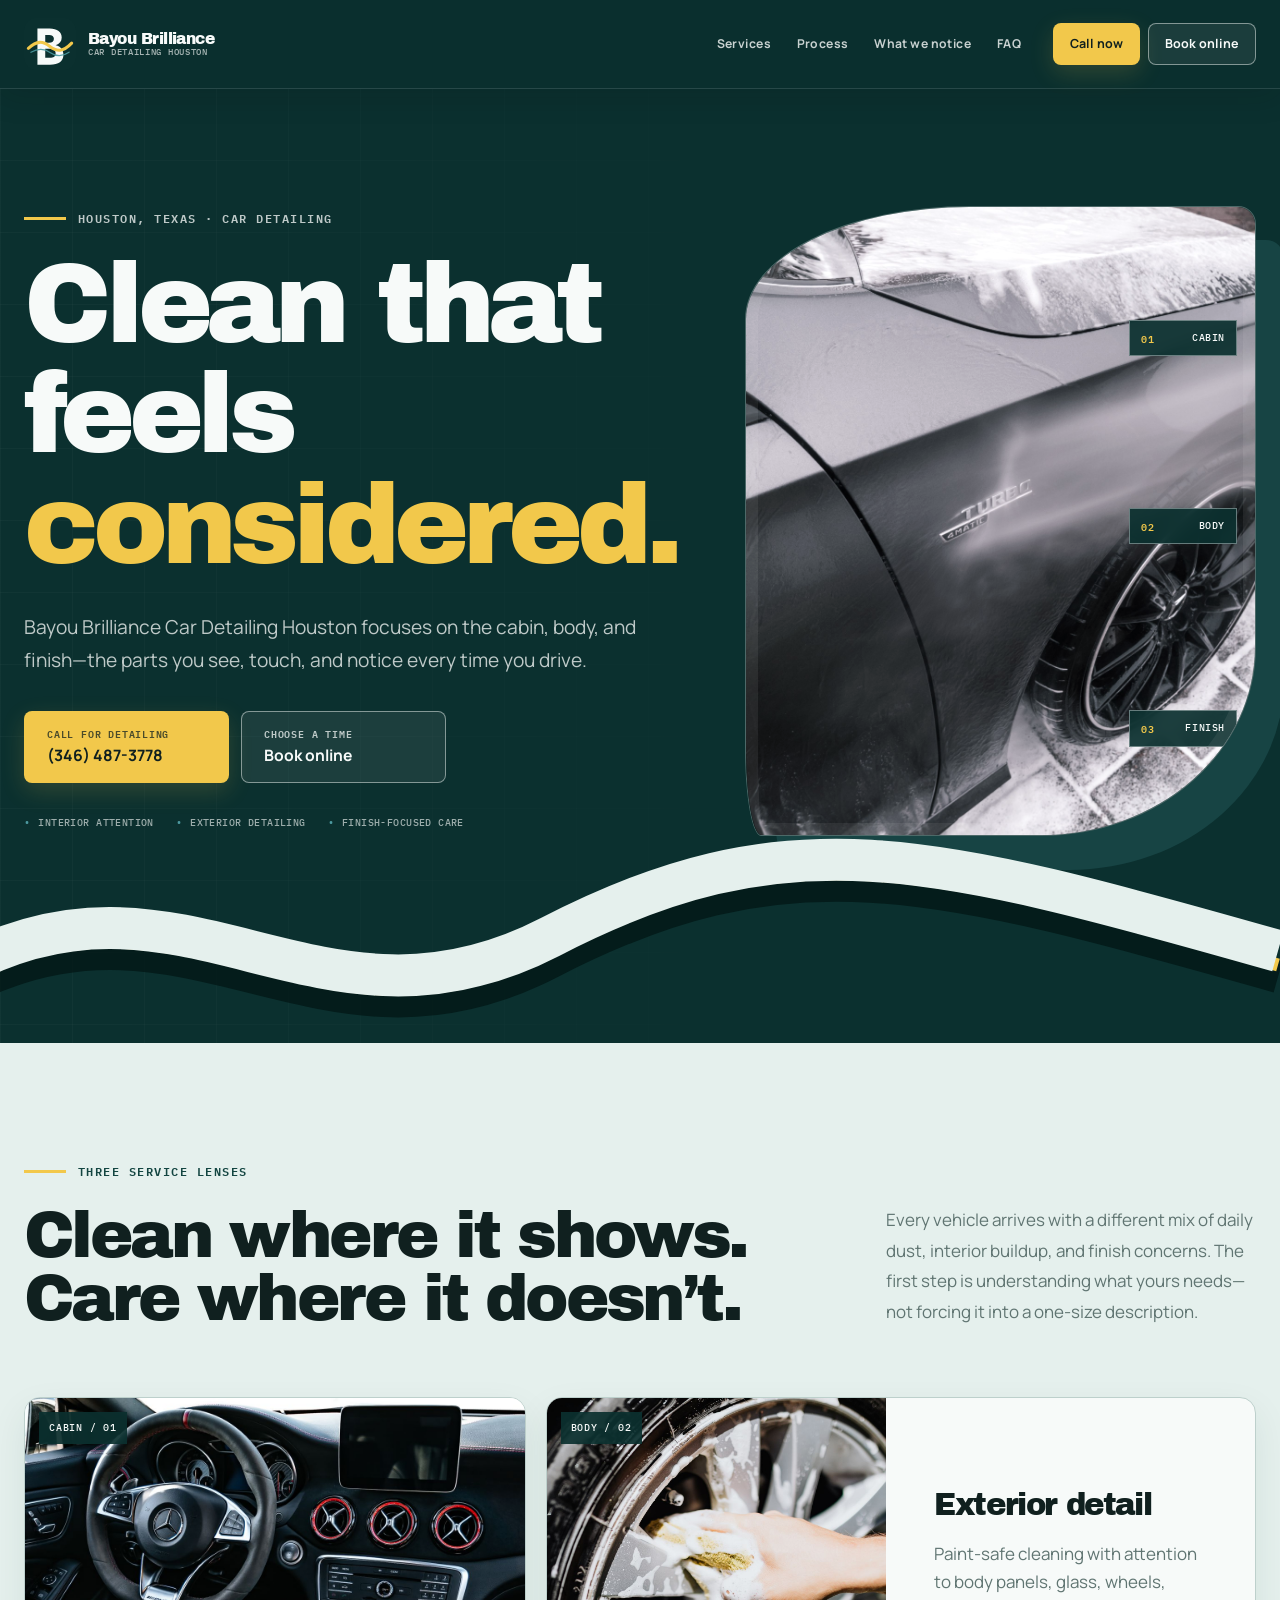
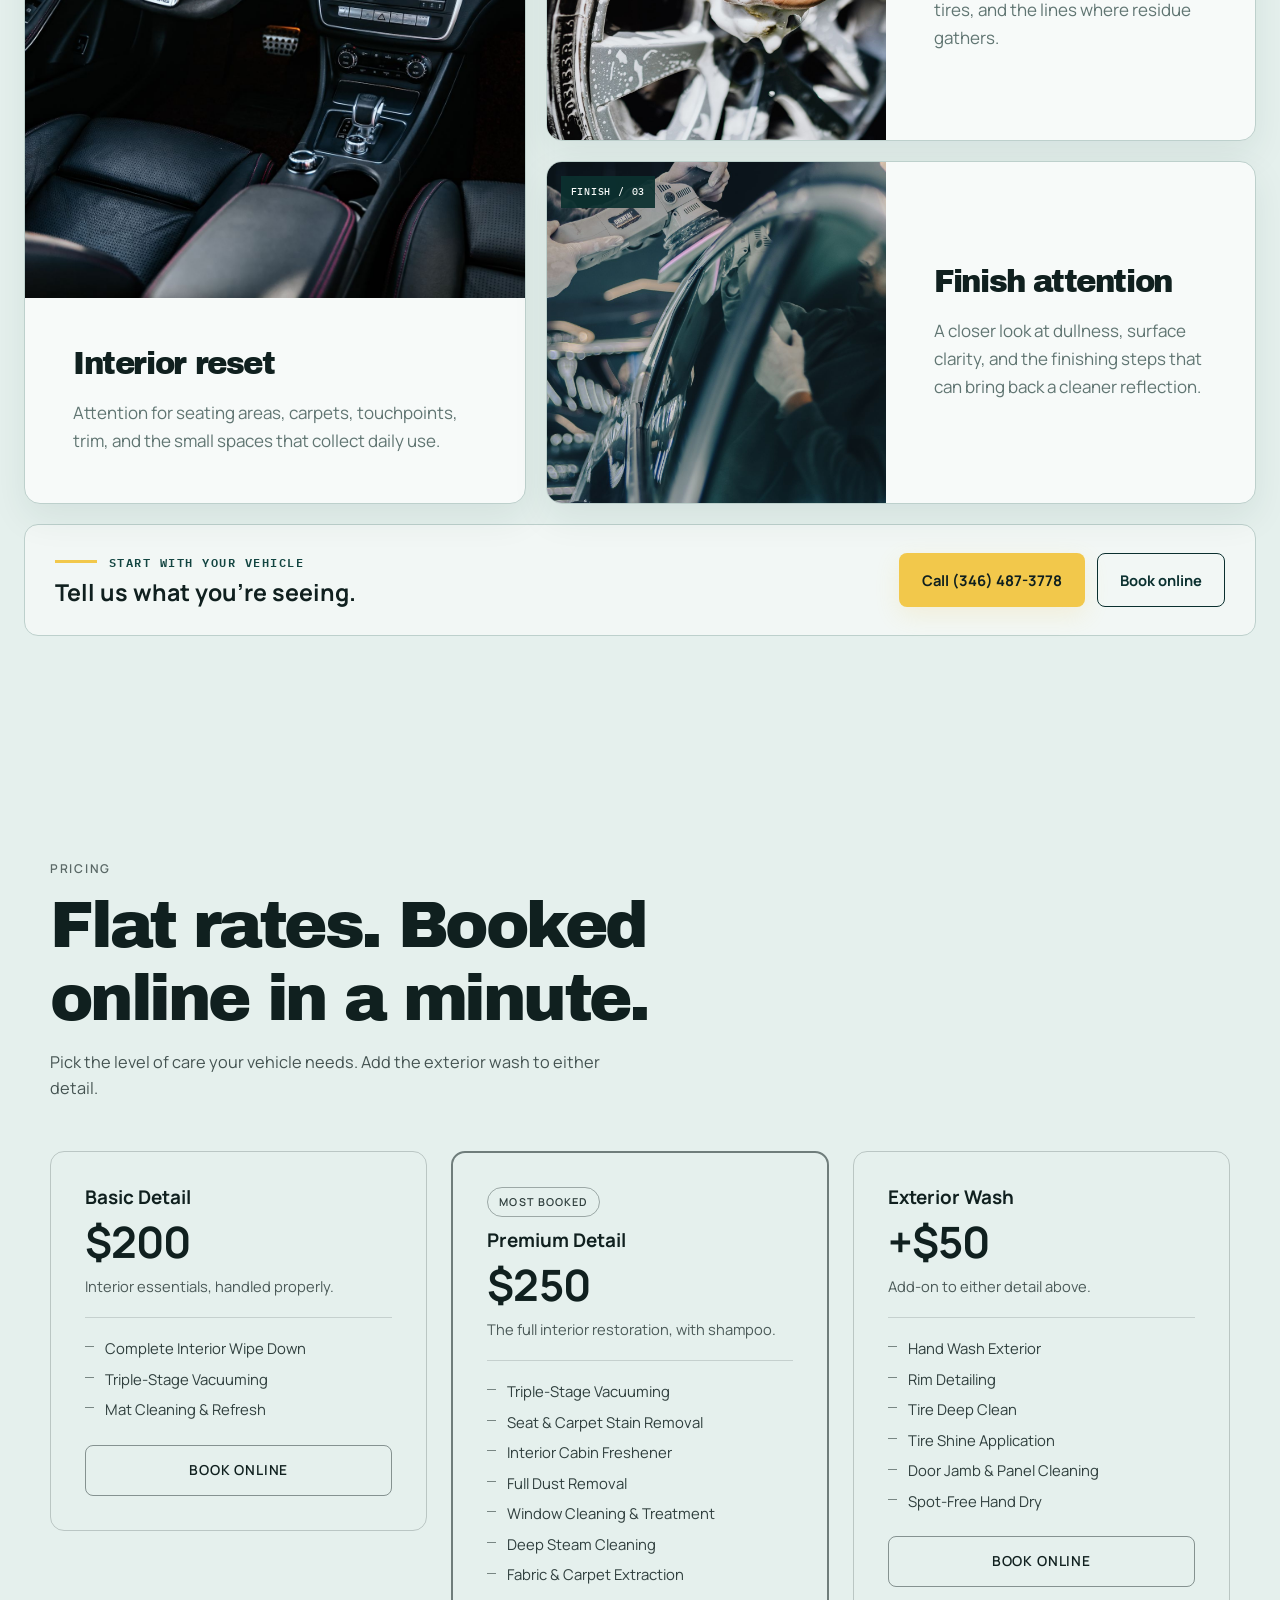
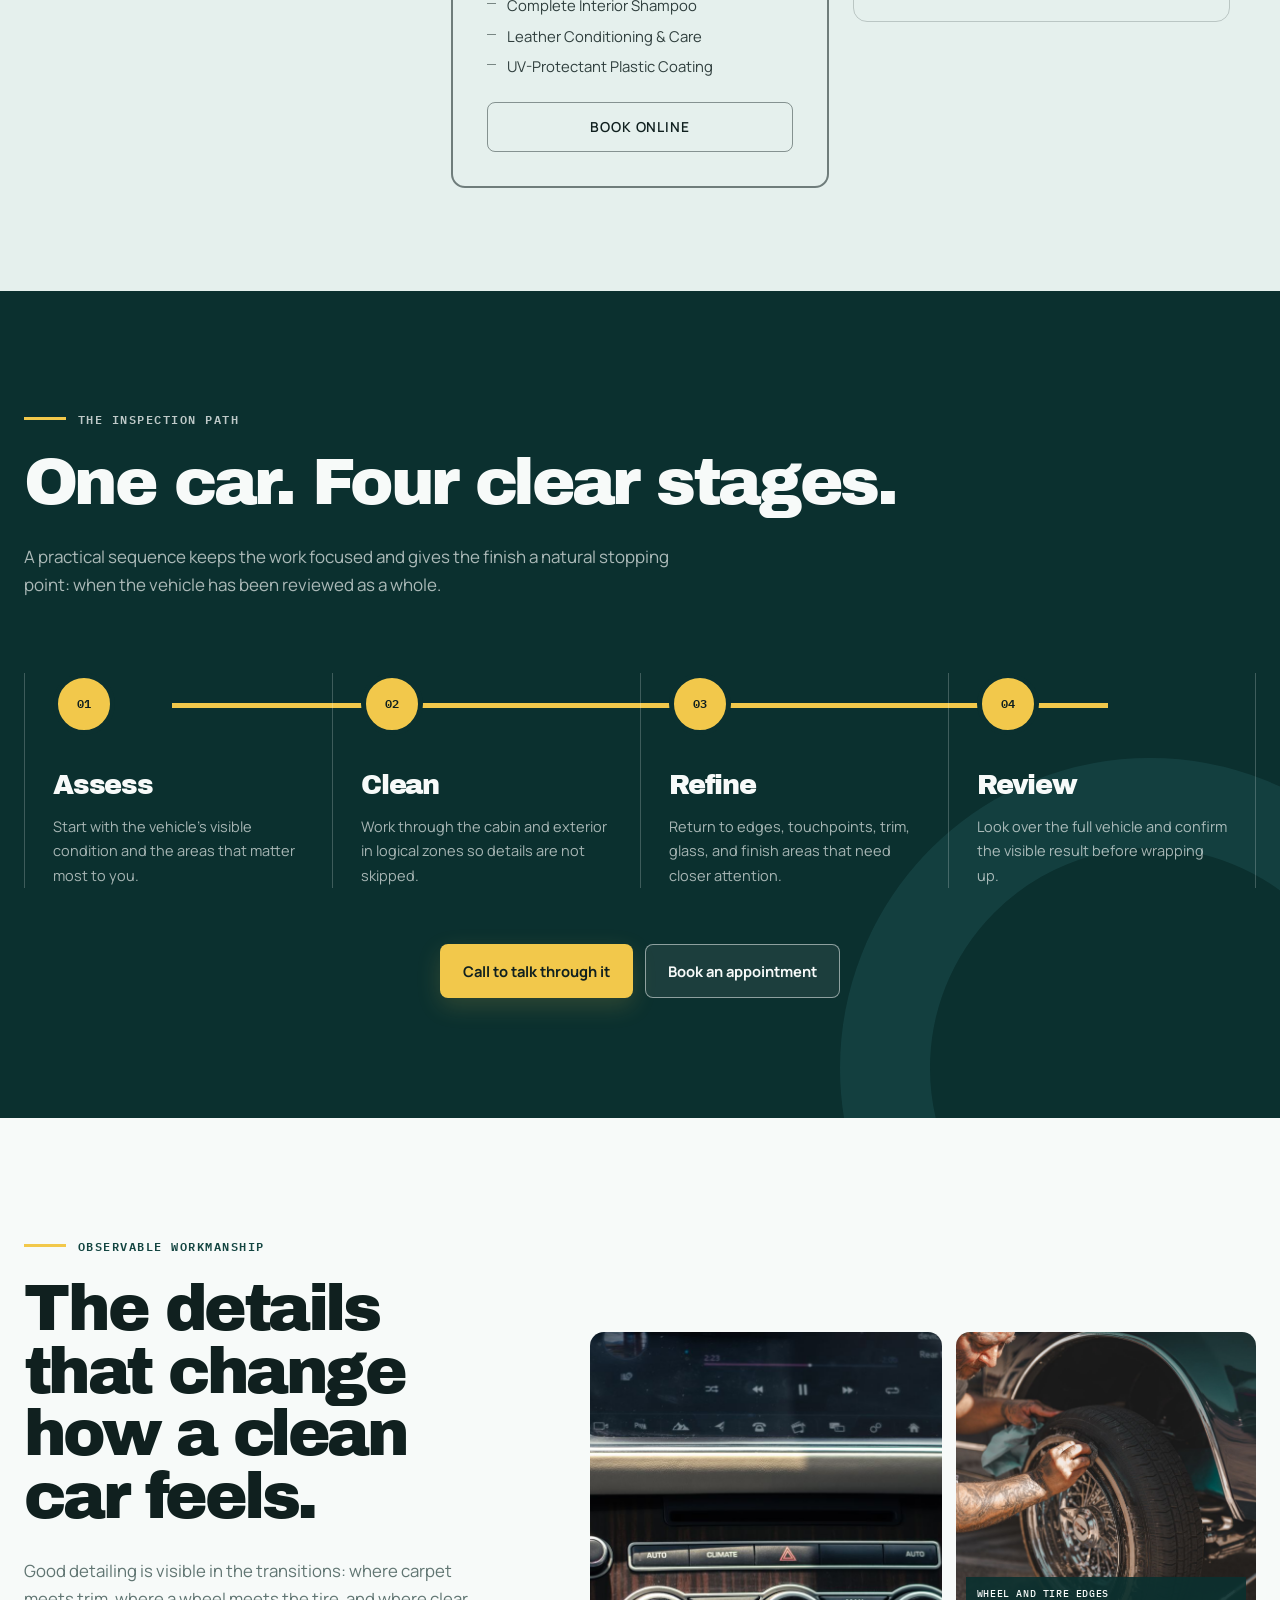
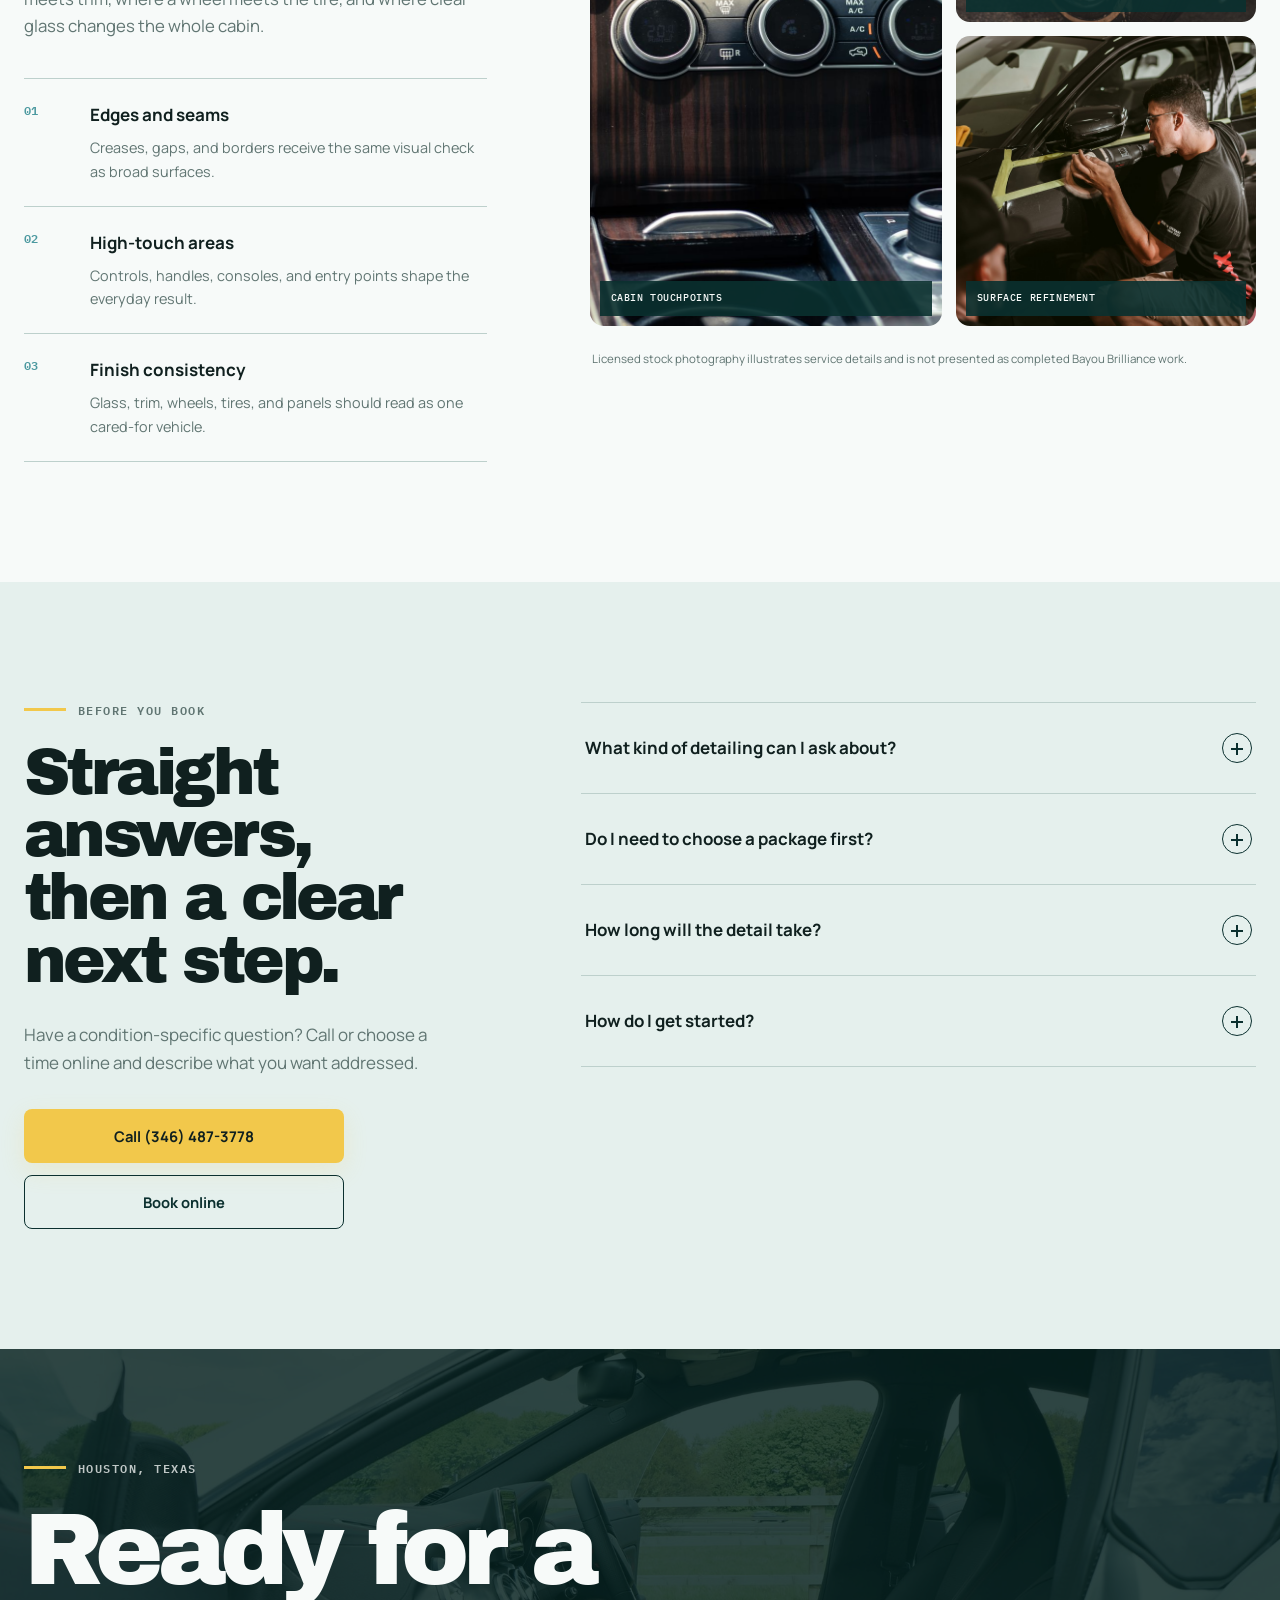
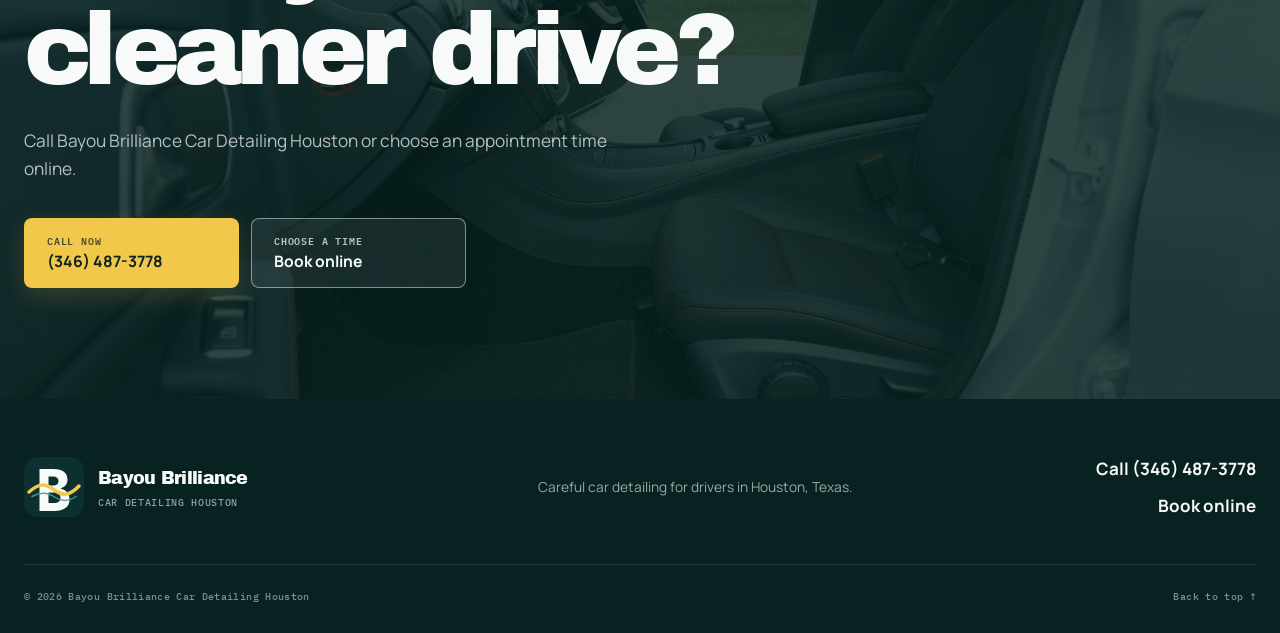
==== commit 72d464fa: "feat: replace pricing with the standard rate grid Basic Detail $200, Premium Detail $250 including s" ====
--- a/index.html
+++ b/index.html
@@ -37,7 +37,45 @@
           "Exterior car detailing",
           "Vehicle finish care"
         ],
-        "priceRange": "$200-$250"
+        "priceRange": "$200-$250",
+        "makesOffer": [
+          {
+            "@type": "Offer",
+            "name": "Basic Detail",
+            "price": "200",
+            "priceCurrency": "USD",
+            "availability": "https://schema.org/InStock",
+            "itemOffered": {
+              "@type": "Service",
+              "name": "Basic Detail",
+              "description": "Interior essentials: complete interior wipe down, triple-stage vacuuming, and mat cleaning and refresh."
+            }
+          },
+          {
+            "@type": "Offer",
+            "name": "Premium Detail",
+            "price": "250",
+            "priceCurrency": "USD",
+            "availability": "https://schema.org/InStock",
+            "itemOffered": {
+              "@type": "Service",
+              "name": "Premium Detail",
+              "description": "The full interior restoration, including complete interior shampoo, deep steam cleaning, fabric and carpet extraction, and leather conditioning."
+            }
+          },
+          {
+            "@type": "Offer",
+            "name": "Exterior Wash",
+            "price": "50",
+            "priceCurrency": "USD",
+            "availability": "https://schema.org/InStock",
+            "itemOffered": {
+              "@type": "Service",
+              "name": "Exterior Wash",
+              "description": "Add-on exterior wash: hand wash, rim detailing, tire deep clean and shine, door jamb cleaning, and spot-free hand dry."
+            }
+          }
+        ]
       }
     </script>
   </head>
@@ -131,7 +169,6 @@
               </div>
               <div class="service-copy">
                 <h3>Interior reset</h3>
-                <p class="service-price">$200</p>
                 <p>Attention for seating areas, carpets, touchpoints, trim, and the small spaces that collect daily use.</p>
               </div>
             </article>
@@ -143,7 +180,6 @@
               </div>
               <div class="service-copy">
                 <h3>Exterior detail</h3>
-                <p class="service-price">$250<span>Includes shampoo</span></p>
                 <p>Paint-safe cleaning with attention to body panels, glass, wheels, tires, and the lines where residue gathers.</p>
               </div>
             </article>
@@ -155,7 +191,6 @@
               </div>
               <div class="service-copy">
                 <h3>Finish attention</h3>
-                <p class="service-price">$250</p>
                 <p>A closer look at dullness, surface clarity, and the finishing steps that can bring back a cleaner reflection.</p>
               </div>
             </article>
@@ -173,6 +208,64 @@
           </div>
         </div>
       </section>
+
+    <section class="rates" id="pricing" aria-labelledby="pricing-title">
+      <div class="rates-shell">
+        <div class="rates-head">
+          <p class="rates-eyebrow">Pricing</p>
+          <h2 id="pricing-title">Flat rates. Booked online in a minute.</h2>
+          <p class="rates-intro">Pick the level of care your vehicle needs. Add the exterior wash to either detail.</p>
+        </div>
+
+        <div class="rate-grid">
+          <article class="rate-card">
+            <h3>Basic Detail</h3>
+            <p class="rate-figure">$200</p>
+            <p class="rate-note">Interior essentials, handled properly.</p>
+            <ul class="rate-list">
+              <li>Complete Interior Wipe Down</li>
+              <li>Triple-Stage Vacuuming</li>
+              <li>Mat Cleaning &amp; Refresh</li>
+            </ul>
+            <a class="rate-cta" href="https://cal.com/sumitdatta/auto-detail-service" target="_blank" rel="noopener">Book Online</a>
+          </article>
+          <article class="rate-card rate-card-featured">
+            <span class="rate-badge">Most booked</span>
+            <h3>Premium Detail</h3>
+            <p class="rate-figure">$250</p>
+            <p class="rate-note">The full interior restoration, with shampoo.</p>
+            <ul class="rate-list">
+              <li>Triple-Stage Vacuuming</li>
+              <li>Seat &amp; Carpet Stain Removal</li>
+              <li>Interior Cabin Freshener</li>
+              <li>Full Dust Removal</li>
+              <li>Window Cleaning &amp; Treatment</li>
+              <li>Deep Steam Cleaning</li>
+              <li>Fabric &amp; Carpet Extraction</li>
+              <li>Complete Interior Shampoo</li>
+              <li>Leather Conditioning &amp; Care</li>
+              <li>UV-Protectant Plastic Coating</li>
+            </ul>
+            <a class="rate-cta" href="https://cal.com/sumitdatta/auto-detail-service" target="_blank" rel="noopener">Book Online</a>
+          </article>
+          <article class="rate-card">
+            <h3>Exterior Wash</h3>
+            <p class="rate-figure">+$50</p>
+            <p class="rate-note">Add-on to either detail above.</p>
+            <ul class="rate-list">
+              <li>Hand Wash Exterior</li>
+              <li>Rim Detailing</li>
+              <li>Tire Deep Clean</li>
+              <li>Tire Shine Application</li>
+              <li>Door Jamb &amp; Panel Cleaning</li>
+              <li>Spot-Free Hand Dry</li>
+            </ul>
+            <a class="rate-cta" href="https://cal.com/sumitdatta/auto-detail-service" target="_blank" rel="noopener">Book Online</a>
+          </article>
+        </div>
+      </div>
+    </section>
+
 
       <section class="process section" id="process">
         <div class="shell">
--- a/styles.css
+++ b/styles.css
@@ -1695,20 +1695,147 @@
   }
 }
 
-.service-price {
-  margin-top: 0.9rem;
-  font-size: 1.35rem;
+/* Pricing section — self-contained, inherits each site's own colors and type. */
+.rates {
+  padding: clamp(56px, 8vw, 104px) clamp(20px, 5vw, 48px);
+}
+
+.rates-shell {
+  width: min(1180px, 100%);
+  margin-inline: auto;
+}
+
+.rates-head {
+  max-width: 60ch;
+  margin-bottom: clamp(30px, 4vw, 50px);
+}
+
+.rates-eyebrow {
+  margin: 0 0 10px;
+  font-size: 0.76rem;
+  font-weight: 600;
+  letter-spacing: 0.14em;
+  text-transform: uppercase;
+  opacity: 0.65;
+}
+
+.rates-head h2 {
+  margin: 0 0 14px;
+  line-height: 1.12;
+}
+
+.rates-intro {
+  margin: 0;
+  font-size: 1.02rem;
+  line-height: 1.6;
+  opacity: 0.75;
+}
+
+.rate-grid {
+  display: grid;
+  gap: clamp(16px, 2vw, 24px);
+  grid-template-columns: repeat(auto-fit, minmax(260px, 1fr));
+  align-items: start;
+}
+
+.rate-card {
+  position: relative;
+  display: flex;
+  flex-direction: column;
+  padding: clamp(24px, 3vw, 34px);
+  border: 1px solid color-mix(in srgb, currentColor 20%, transparent);
+  border-radius: 14px;
+}
+
+.rate-card-featured {
+  border-width: 2px;
+  border-color: color-mix(in srgb, currentColor 55%, transparent);
+}
+
+.rate-badge {
+  align-self: flex-start;
+  margin-bottom: 12px;
+  padding: 5px 11px;
+  border: 1px solid color-mix(in srgb, currentColor 40%, transparent);
+  border-radius: 999px;
+  font-size: 0.68rem;
+  font-weight: 600;
+  letter-spacing: 0.1em;
+  text-transform: uppercase;
+  opacity: 0.85;
+}
+
+.rate-card h3 {
+  margin: 0;
+  font-size: 1.18rem;
+  line-height: 1.25;
+}
+
+.rate-figure {
+  margin: 10px 0 0;
+  font-size: clamp(2.1rem, 4vw, 2.7rem);
   font-weight: 700;
-  letter-spacing: -0.01em;
-  line-height: 1.2;
-}
-
-.service-price span {
-  display: block;
-  margin-top: 0.2rem;
-  font-size: 0.78rem;
-  font-weight: 500;
+  letter-spacing: -0.02em;
+  line-height: 1;
+}
+
+.rate-note {
+  margin: 12px 0 0;
+  font-size: 0.92rem;
+  line-height: 1.5;
+  opacity: 0.72;
+}
+
+.rate-list {
+  margin: 20px 0 0;
+  padding: 20px 0 0;
+  border-top: 1px solid color-mix(in srgb, currentColor 15%, transparent);
+  list-style: none;
+  display: grid;
+  gap: 9px;
+}
+
+.rate-list li {
+  position: relative;
+  padding-left: 20px;
+  font-size: 0.93rem;
+  line-height: 1.45;
+  opacity: 0.85;
+}
+
+.rate-list li::before {
+  content: "";
+  position: absolute;
+  left: 0;
+  top: 0.55em;
+  width: 9px;
+  height: 1px;
+  background: currentColor;
+  opacity: 0.6;
+}
+
+.rate-cta {
+  margin-top: 24px;
+  padding: 13px 20px;
+  border: 1px solid color-mix(in srgb, currentColor 45%, transparent);
+  border-radius: 8px;
+  font-size: 0.86rem;
+  font-weight: 600;
   letter-spacing: 0.06em;
   text-transform: uppercase;
-  opacity: 0.72;
-}
+  text-align: center;
+  text-decoration: none;
+  color: inherit;
+  transition: opacity 0.18s ease;
+}
+
+.rate-cta:hover,
+.rate-cta:focus-visible {
+  opacity: 0.7;
+}
+
+@media (max-width: 640px) {
+  .rate-grid {
+    grid-template-columns: 1fr;
+  }
+}
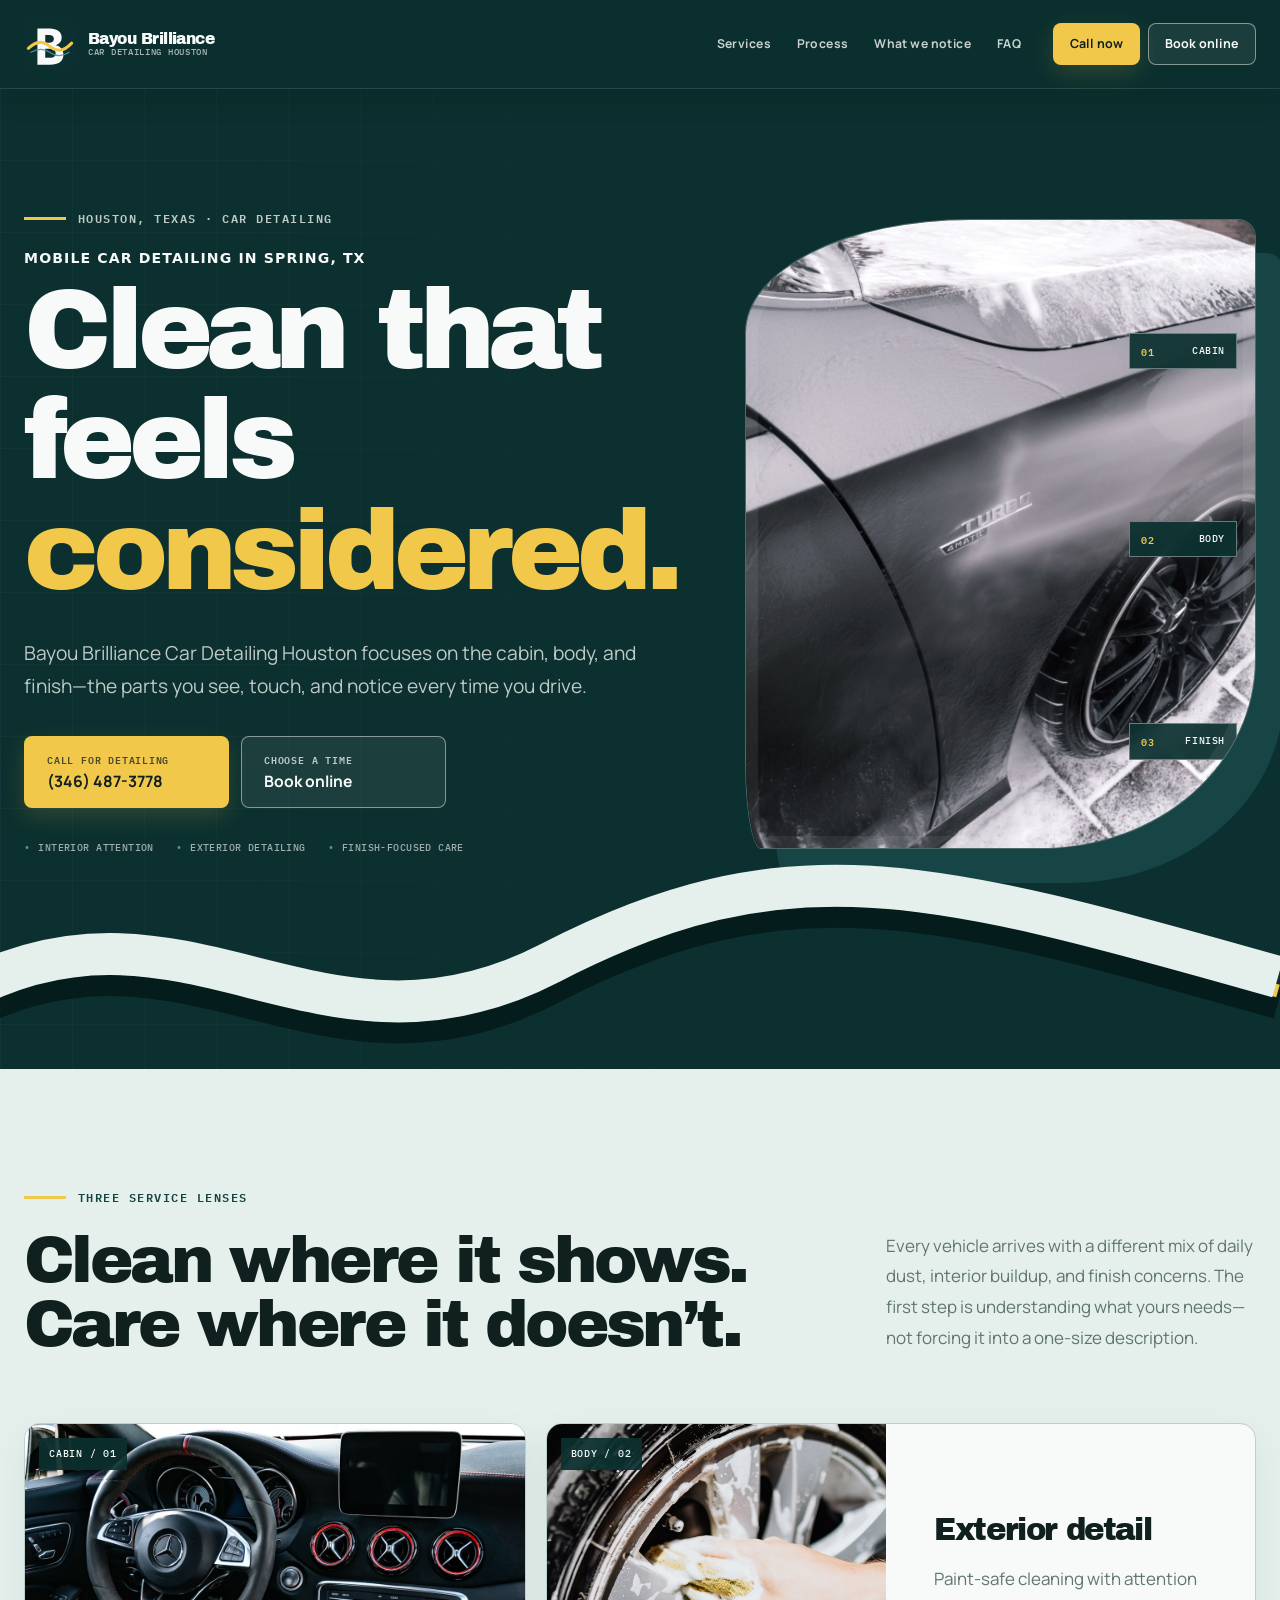
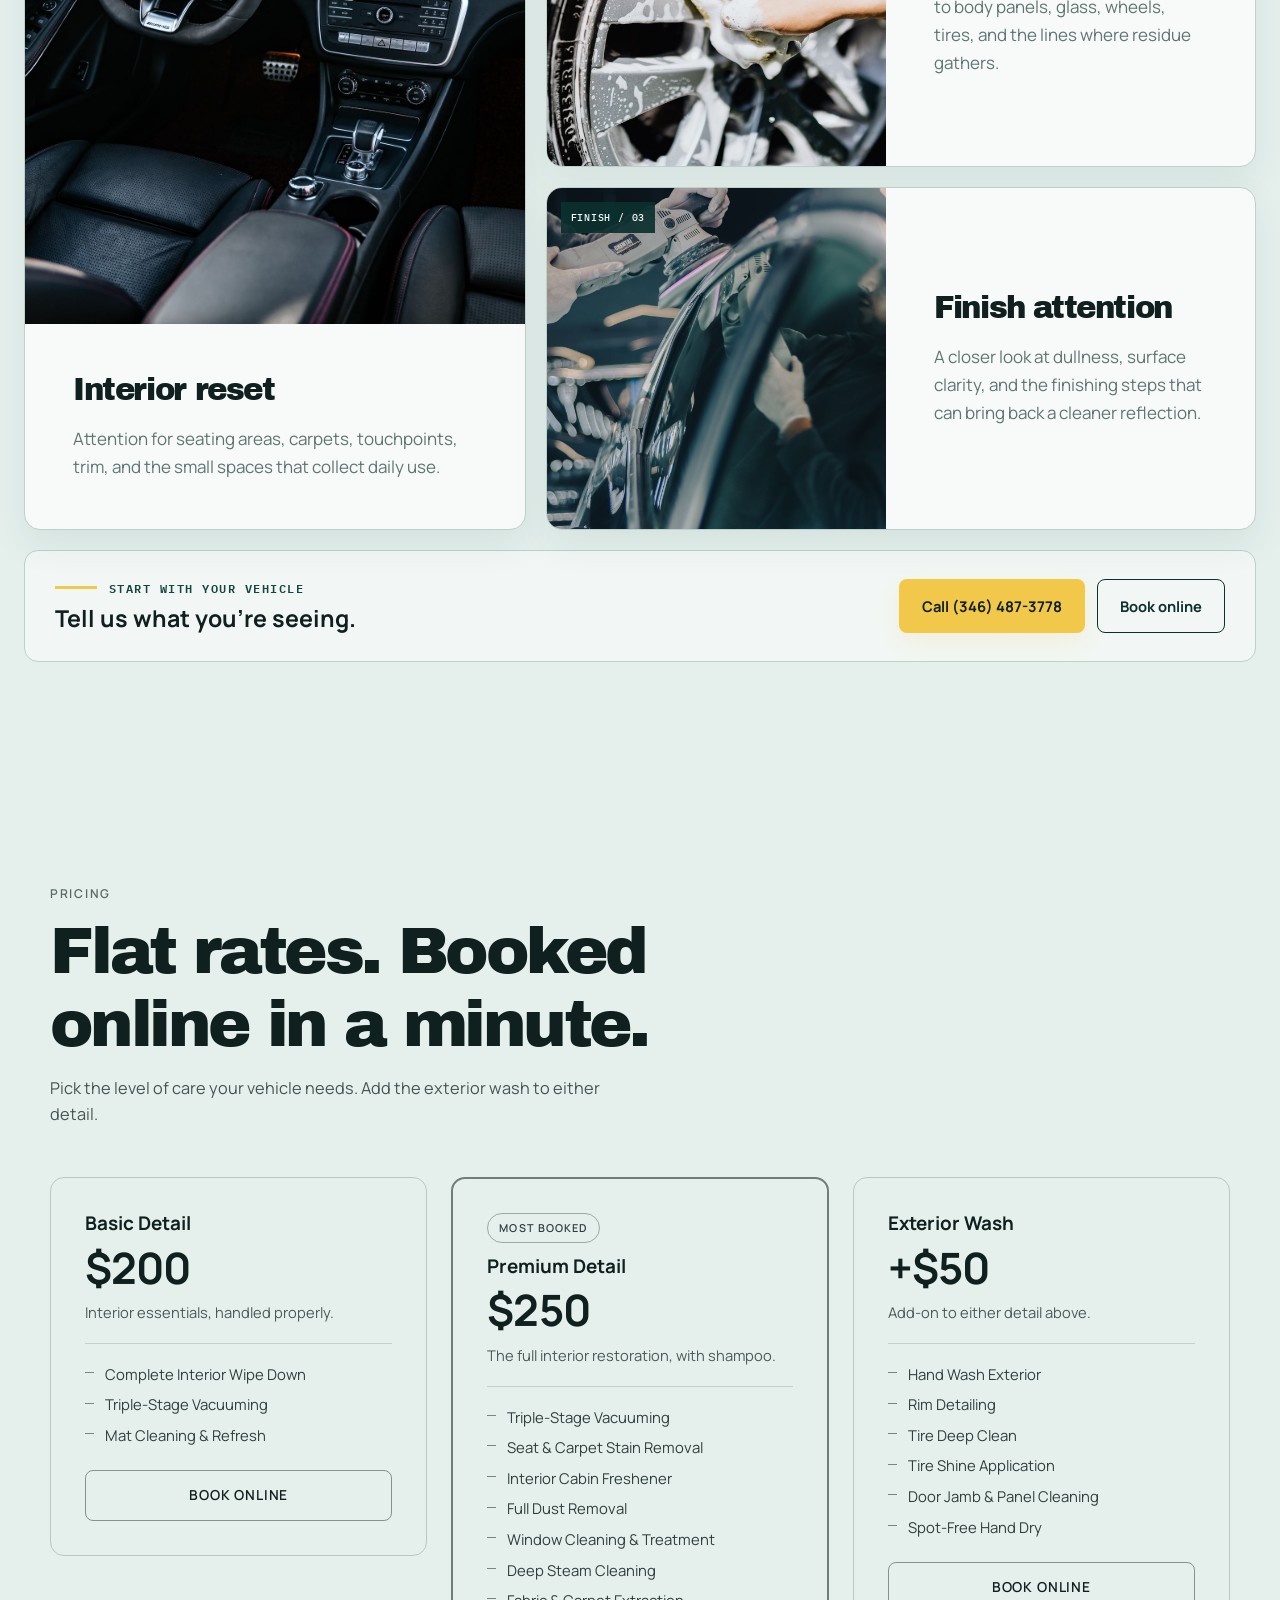
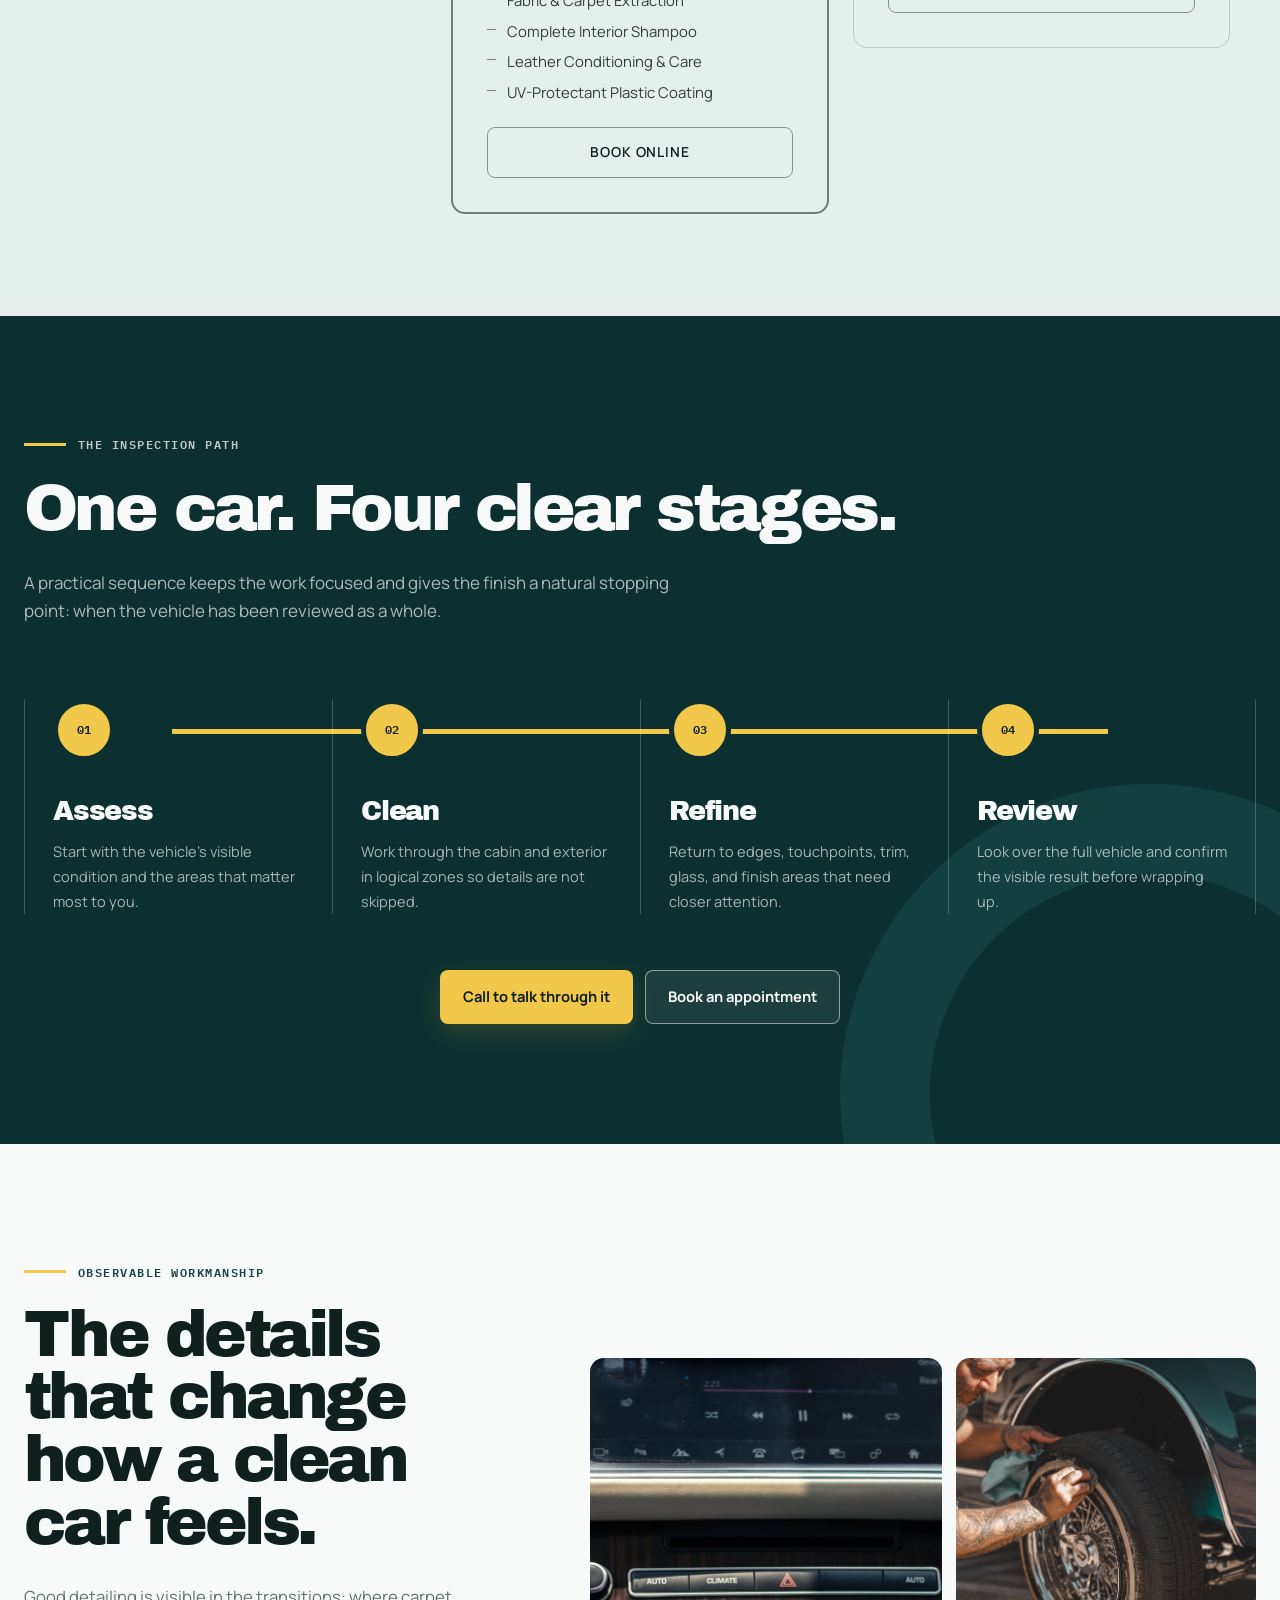
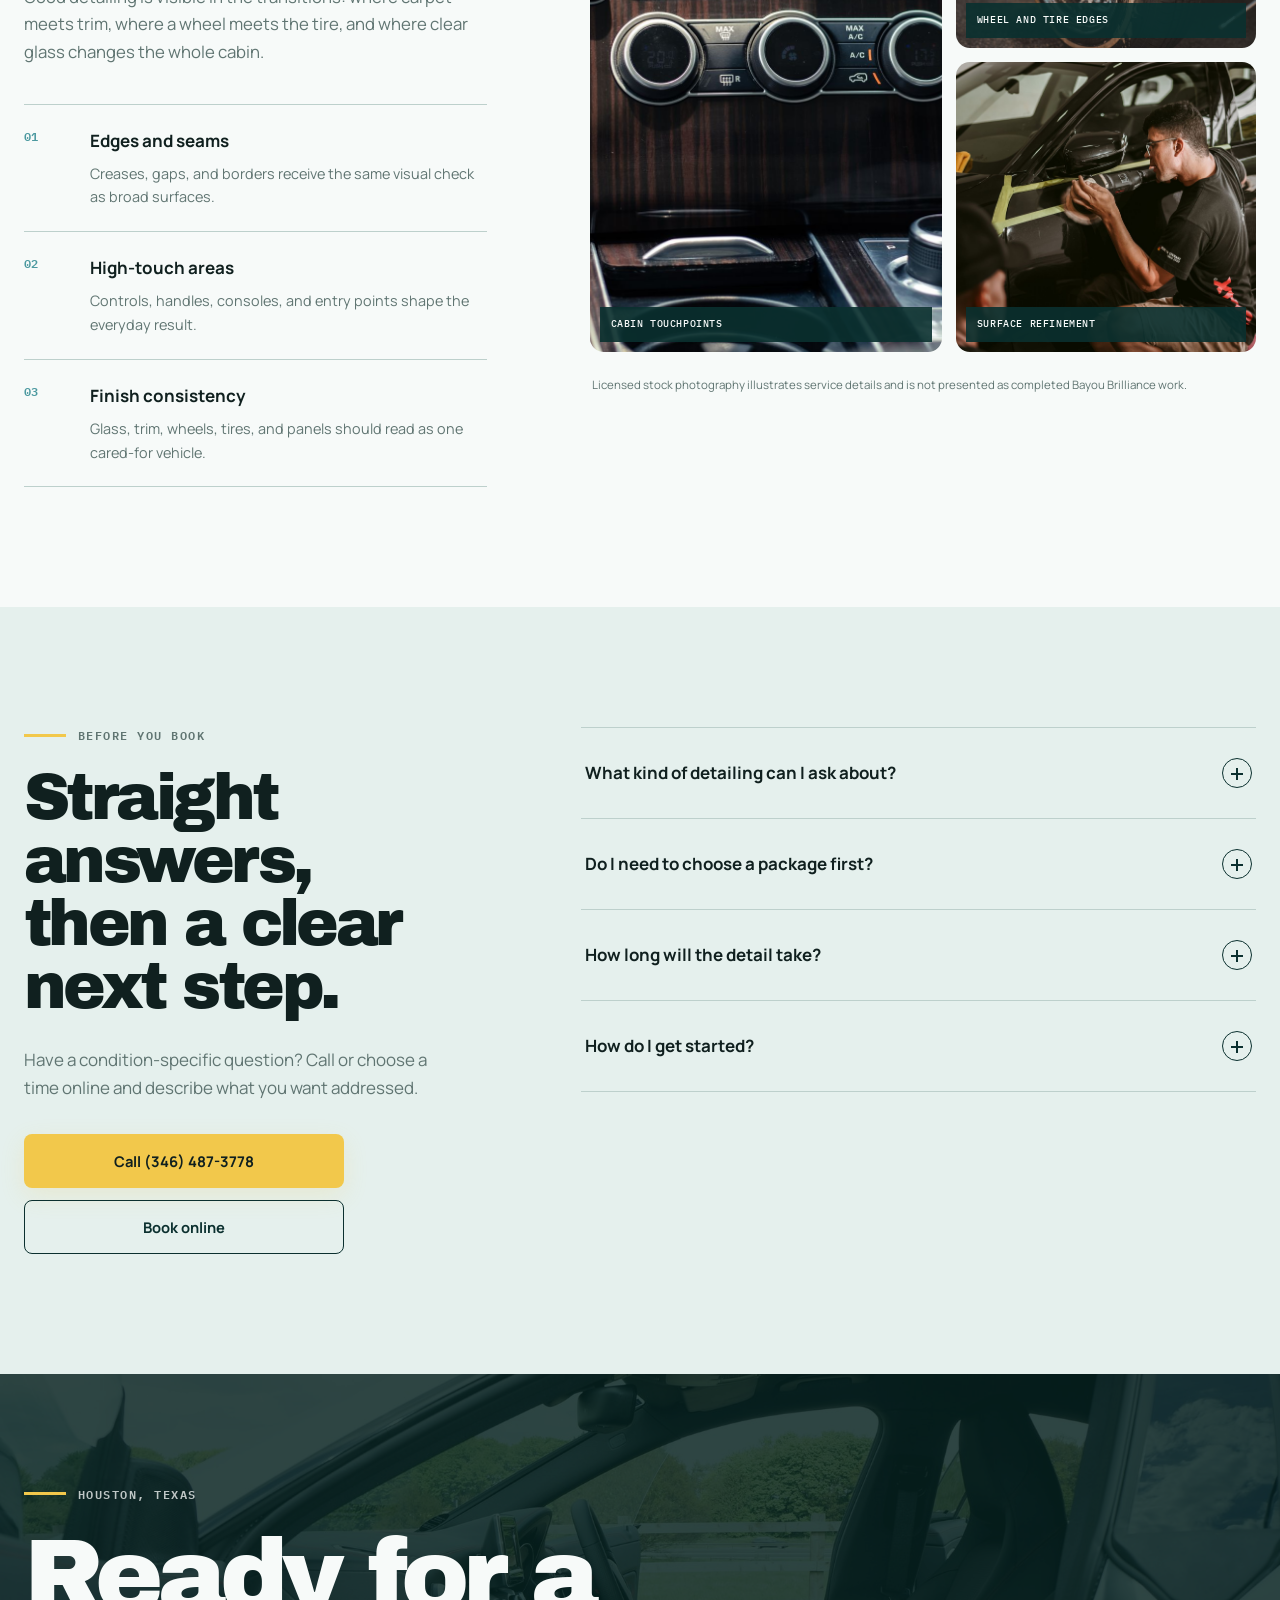
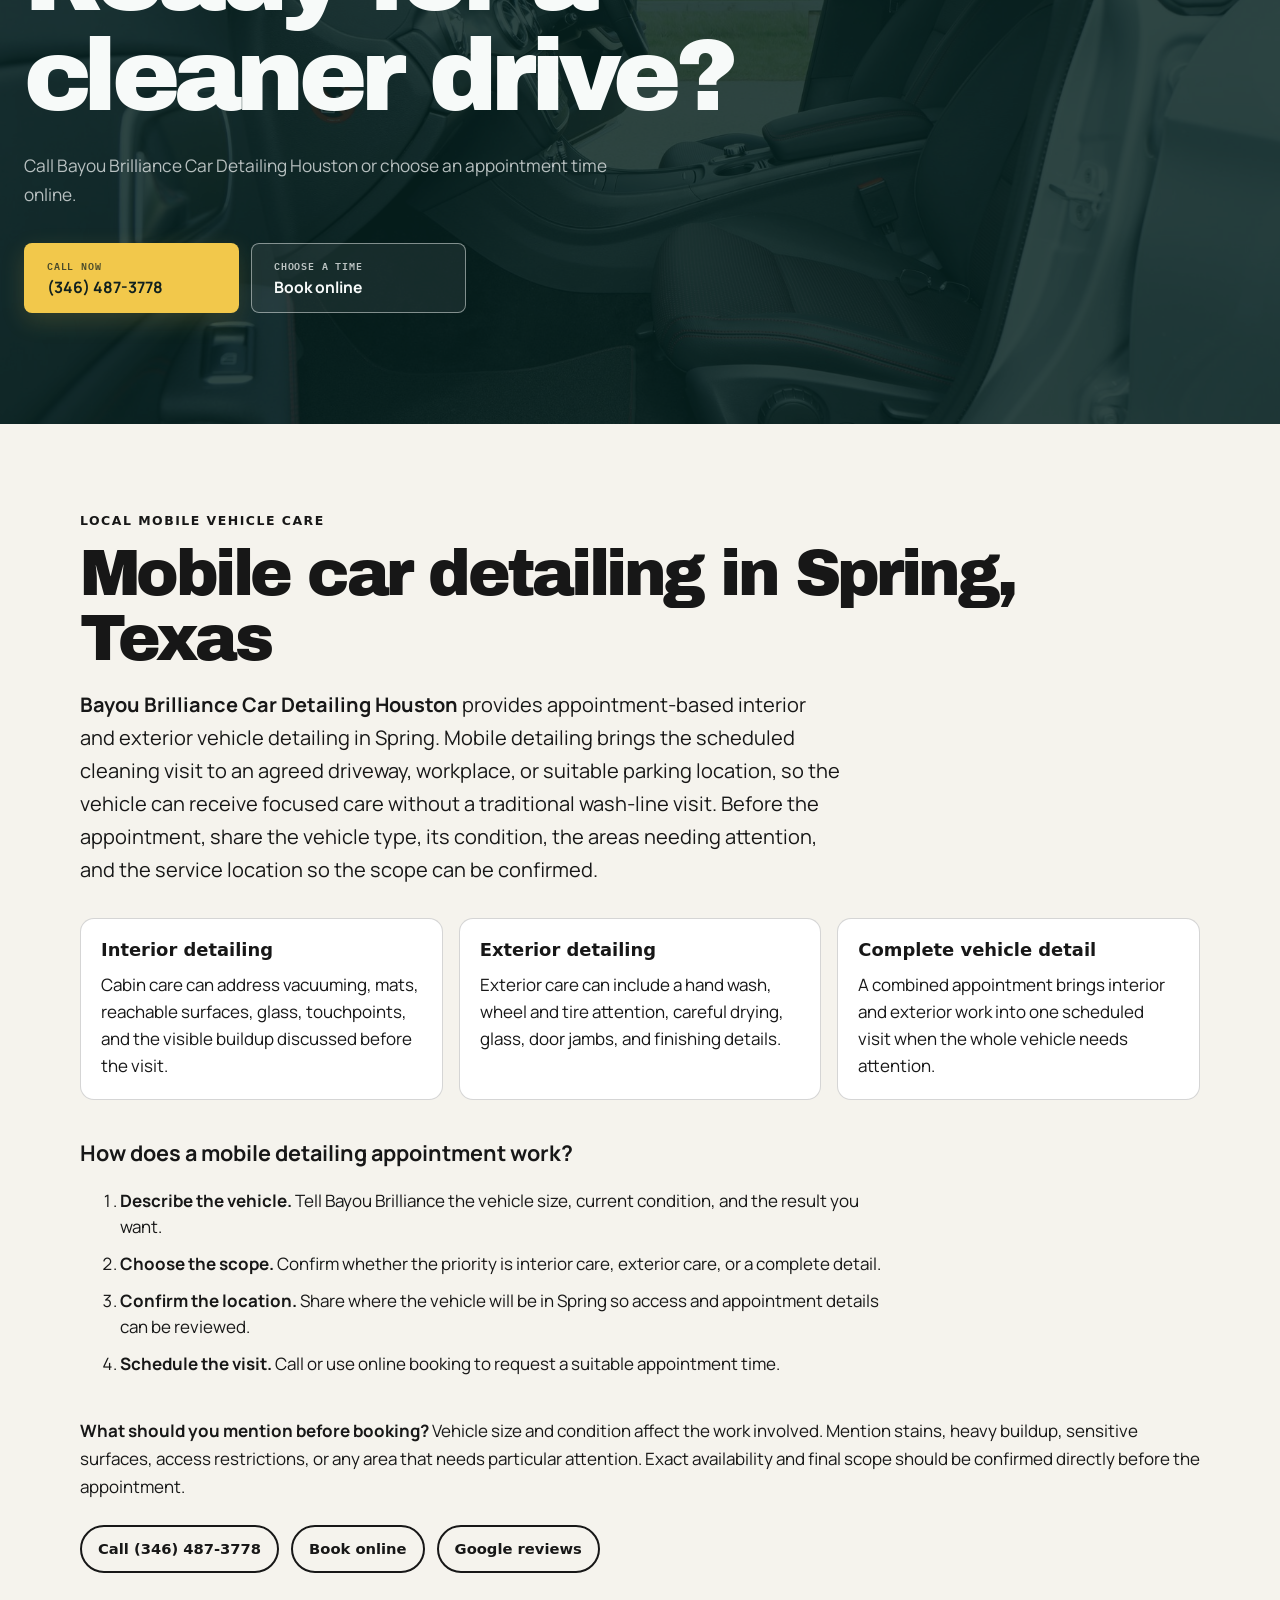
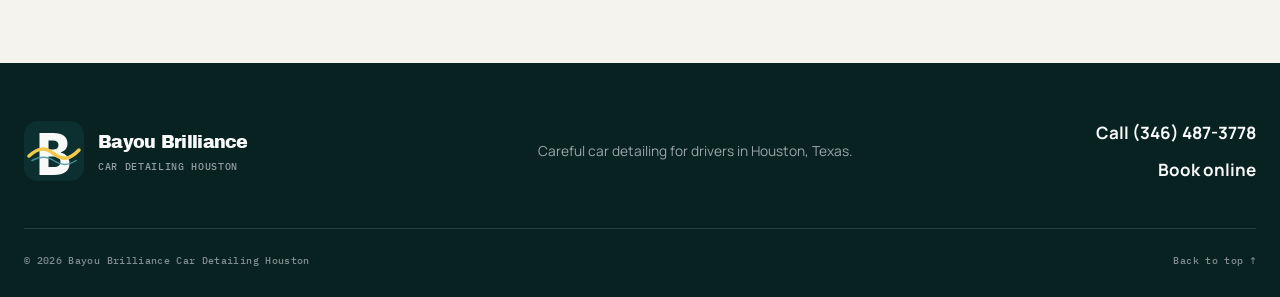
==== commit 978da572: "Improve local SEO and AI search visibility" ====
--- a/index.html
+++ b/index.html
@@ -3,82 +3,169 @@
   <head>
     <meta charset="utf-8">
     <meta name="viewport" content="width=device-width, initial-scale=1">
-    <title>Bayou Brilliance Car Detailing Houston | Call or Book</title>
-    <meta name="description" content="Bayou Brilliance Car Detailing Houston offers careful interior, exterior, and finish-focused car detailing in Houston, Texas. Call or book online.">
+    <title>Mobile Car Detailing in Spring, TX | Bayou Brilliance</title>
     <meta name="theme-color" content="#0b302f">
-    <meta name="robots" content="index,follow,max-image-preview:large">
     <link rel="canonical" href="https://bayoubrilliance.shop/">
     <link rel="icon" href="assets/favicon.svg" type="image/svg+xml">
     <link rel="preload" href="assets/fonts/archivo-black.ttf" as="font" type="font/ttf" crossorigin>
     <link rel="preload" href="assets/hero-foam-car.jpg" as="image">
     <link rel="stylesheet" href="styles.css">
-    <meta property="og:type" content="website">
-    <meta property="og:title" content="Bayou Brilliance Car Detailing Houston">
-    <meta property="og:description" content="Careful car detailing for the cabin, body, and finish. Call or book online in Houston, Texas.">
-    <meta property="og:url" content="https://bayoubrilliance.shop/">
-    <meta property="og:image" content="https://bayoubrilliance.shop/assets/hero-foam-car.jpg">
-    <meta property="og:locale" content="en_US">
-    <meta name="twitter:card" content="summary_large_image">
     <script type="application/ld+json">
-      {
-        "@context": "https://schema.org",
-        "@type": "LocalBusiness",
-        "name": "Bayou Brilliance Car Detailing Houston",
-        "url": "https://bayoubrilliance.shop/",
-        "telephone": "+13464873778",
-        "description": "Careful interior, exterior, and finish-focused car detailing for drivers in Houston, Texas.",
-        "areaServed": {
-          "@type": "City",
-          "name": "Houston, Texas"
-        },
-        "knowsAbout": [
-          "Car detailing",
-          "Interior car detailing",
-          "Exterior car detailing",
-          "Vehicle finish care"
-        ],
-        "priceRange": "$200-$250",
-        "makesOffer": [
-          {
-            "@type": "Offer",
-            "name": "Basic Detail",
-            "price": "200",
-            "priceCurrency": "USD",
-            "availability": "https://schema.org/InStock",
-            "itemOffered": {
-              "@type": "Service",
-              "name": "Basic Detail",
-              "description": "Interior essentials: complete interior wipe down, triple-stage vacuuming, and mat cleaning and refresh."
-            }
-          },
-          {
-            "@type": "Offer",
-            "name": "Premium Detail",
-            "price": "250",
-            "priceCurrency": "USD",
-            "availability": "https://schema.org/InStock",
-            "itemOffered": {
-              "@type": "Service",
-              "name": "Premium Detail",
-              "description": "The full interior restoration, including complete interior shampoo, deep steam cleaning, fabric and carpet extraction, and leather conditioning."
-            }
-          },
-          {
-            "@type": "Offer",
-            "name": "Exterior Wash",
-            "price": "50",
-            "priceCurrency": "USD",
-            "availability": "https://schema.org/InStock",
-            "itemOffered": {
-              "@type": "Service",
-              "name": "Exterior Wash",
-              "description": "Add-on exterior wash: hand wash, rim detailing, tire deep clean and shine, door jamb cleaning, and spot-free hand dry."
-            }
-          }
-        ]
+{
+  "@context": "https://schema.org",
+  "@type": "AutomotiveBusiness",
+  "name": "Bayou Brilliance Car Detailing Houston",
+  "url": "https://bayoubrilliance.shop/",
+  "telephone": "+1 346-487-3778",
+  "address": {
+    "@type": "PostalAddress",
+    "streetAddress": "126 Wisteria Walk Cir",
+    "addressLocality": "Spring",
+    "addressRegion": "TX",
+    "postalCode": "77381",
+    "addressCountry": "US"
+  },
+  "description": "Careful interior, exterior, and finish-focused car detailing for drivers in Houston, Texas.",
+  "areaServed": {
+    "@type": "City",
+    "name": "Spring",
+    "containedInPlace": {
+      "@type": "State",
+      "name": "Texas"
+    }
+  },
+  "knowsAbout": [
+    "Car detailing",
+    "Interior car detailing",
+    "Exterior car detailing",
+    "Vehicle finish care"
+  ],
+  "priceRange": "$200-$250",
+  "makesOffer": [
+    {
+      "@type": "Offer",
+      "name": "Basic Detail",
+      "price": "200",
+      "priceCurrency": "USD",
+      "availability": "https://schema.org/InStock",
+      "itemOffered": {
+        "@type": "Service",
+        "name": "Basic Detail",
+        "description": "Interior essentials: complete interior wipe down, triple-stage vacuuming, and mat cleaning and refresh."
       }
+    },
+    {
+      "@type": "Offer",
+      "name": "Premium Detail",
+      "price": "250",
+      "priceCurrency": "USD",
+      "availability": "https://schema.org/InStock",
+      "itemOffered": {
+        "@type": "Service",
+        "name": "Premium Detail",
+        "description": "The full interior restoration, including complete interior shampoo, deep steam cleaning, fabric and carpet extraction, and leather conditioning."
+      }
+    },
+    {
+      "@type": "Offer",
+      "name": "Exterior Wash",
+      "price": "50",
+      "priceCurrency": "USD",
+      "availability": "https://schema.org/InStock",
+      "itemOffered": {
+        "@type": "Service",
+        "name": "Exterior Wash",
+        "description": "Add-on exterior wash: hand wash, rim detailing, tire deep clean and shine, door jamb cleaning, and spot-free hand dry."
+      }
+    }
+  ],
+  "@id": "https://bayoubrilliance.shop/#business",
+  "geo": {
+    "@type": "GeoCoordinates",
+    "latitude": 30.19853842667,
+    "longitude": -95.532892573865
+  },
+  "image": "https://bayoubrilliance.shop/assets/hero-foam-car.jpg",
+  "sameAs": [
+    "https://g.page/r/CbuWfKd7uhWBEBM/review"
+  ],
+  "contactPoint": {
+    "@type": "ContactPoint",
+    "telephone": "+1 346-487-3778",
+    "contactType": "customer service",
+    "areaServed": "US-TX",
+    "availableLanguage": "English"
+  }
+}
     </script>
-  </head>
+<!-- SEO-GEO:START -->
+  <meta name="description" content="Mobile car detailing in Spring, TX from Bayou Brilliance, with interior cleaning, exterior hand washing, and complete details. Call or book online.">
+  <meta name="robots" content="index, follow, max-image-preview:large, max-snippet:-1, max-video-preview:-1">
+  <meta property="og:locale" content="en_US">
+  <meta property="og:type" content="website">
+  <meta property="og:site_name" content="Bayou Brilliance">
+  <meta property="og:title" content="Mobile Car Detailing in Spring, TX | Bayou Brilliance">
+  <meta property="og:description" content="Mobile car detailing in Spring, TX from Bayou Brilliance, with interior cleaning, exterior hand washing, and complete details. Call or book online.">
+  <meta property="og:url" content="https://bayoubrilliance.shop/">
+  <meta property="og:image" content="https://bayoubrilliance.shop/assets/hero-foam-car.jpg">
+  <meta name="twitter:image" content="https://bayoubrilliance.shop/assets/hero-foam-car.jpg">
+  <meta name="twitter:card" content="summary_large_image">
+  <meta name="twitter:title" content="Mobile Car Detailing in Spring, TX | Bayou Brilliance">
+  <meta name="twitter:description" content="Mobile car detailing in Spring, TX from Bayou Brilliance, with interior cleaning, exterior hand washing, and complete details. Call or book online.">
+  <style id="seo-geo-styles">
+    .seo-local-intent { display:block; margin:0 0 .55rem; font:700 clamp(.78rem,1.1vw,.95rem)/1.2 system-ui,sans-serif; letter-spacing:.08em; text-transform:uppercase; }
+    .seo-geo-section { background:#f5f3ed; color:#171717; padding:clamp(3.5rem,7vw,6.5rem) clamp(1.25rem,5vw,5rem); }
+    .seo-geo-inner { width:min(1120px,100%); margin:0 auto; }
+    .seo-geo-kicker { margin:0 0 .75rem; font:700 .78rem/1.2 system-ui,sans-serif; letter-spacing:.12em; text-transform:uppercase; }
+    .seo-geo-section h2 { max-width:22ch; margin:0 0 1rem; color:inherit; font-size:clamp(2rem,5vw,4rem); line-height:1.02; }
+    .seo-geo-answer { max-width:760px; margin:0 0 2rem; font-size:clamp(1.05rem,2vw,1.25rem); line-height:1.65; }
+    .seo-geo-grid { display:grid; grid-template-columns:repeat(3,minmax(0,1fr)); gap:1rem; margin:2rem 0; }
+    .seo-geo-card { border:1px solid rgba(23,23,23,.18); border-radius:14px; padding:1.25rem; background:#fff; }
+    .seo-geo-card h3 { margin:0 0 .6rem; color:inherit; font:700 1.12rem/1.25 system-ui,sans-serif; }
+    .seo-geo-card p { margin:0; line-height:1.6; }
+    .seo-geo-steps { max-width:820px; margin:2.5rem 0; }
+    .seo-geo-steps li { margin:.65rem 0; line-height:1.55; }
+    .seo-geo-actions { display:flex; flex-wrap:wrap; gap:.75rem; margin-top:1.5rem; }
+    .seo-geo-action { display:inline-flex; align-items:center; min-height:48px; padding:.75rem 1rem; border:2px solid currentColor; border-radius:999px; color:inherit; font:700 .92rem/1 system-ui,sans-serif; text-decoration:none; }
+    @media (max-width:760px) { .seo-geo-grid { grid-template-columns:1fr; } }
+  </style>
+<!-- SEO-GEO:END -->
+  <script id="seo-geo-entity-schema" type="application/ld+json">
+{
+  "@context": "https://schema.org",
+  "@graph": [
+    {
+      "@type": "WebSite",
+      "@id": "https://bayoubrilliance.shop/#website",
+      "url": "https://bayoubrilliance.shop/",
+      "name": "Bayou Brilliance Car Detailing Houston",
+      "inLanguage": "en-US",
+      "publisher": {
+        "@id": "https://bayoubrilliance.shop/#business"
+      }
+    },
+    {
+      "@type": "Service",
+      "@id": "https://bayoubrilliance.shop/#mobile-car-detailing",
+      "name": "Mobile Car Detailing in Spring, Texas",
+      "serviceType": "Mobile car detailing",
+      "provider": {
+        "@id": "https://bayoubrilliance.shop/#business"
+      },
+      "areaServed": {
+        "@type": "City",
+        "name": "Spring",
+        "containedInPlace": {
+          "@type": "State",
+          "name": "Texas"
+        }
+      },
+      "url": "https://bayoubrilliance.shop/#services"
+    }
+  ]
+}
+  </script>
+</head>
   <body>
     <a class="skip-link" href="#main-content">Skip to content</a>
 
@@ -117,7 +204,7 @@
         <div class="hero-grid shell">
           <div class="hero-copy">
             <p class="eyebrow light"><span></span> Houston, Texas · Car detailing</p>
-            <h1>Clean that feels <em>considered.</em></h1>
+            <h1><span class="seo-local-intent" data-seo-local-intent>Mobile Car Detailing in Spring, TX</span>Clean that feels <em>considered.</em></h1>
             <p class="hero-lede">Bayou Brilliance Car Detailing Houston focuses on the cabin, body, and finish—the parts you see, touch, and notice every time you drive.</p>
             <div class="action-pair hero-actions">
               <a class="button button-call" href="tel:+13464873778">
@@ -379,7 +466,48 @@
           </div>
         </div>
       </section>
-    </main>
+    <!-- SEO-GEO-LOCAL:START -->
+    <section class="seo-geo-section" id="local-detailing" aria-labelledby="local-detailing-title">
+      <div class="seo-geo-inner">
+        <p class="seo-geo-kicker">Local mobile vehicle care</p>
+        <h2 id="local-detailing-title">Mobile car detailing in Spring, Texas</h2>
+        <p class="seo-geo-answer"><strong>Bayou Brilliance Car Detailing Houston</strong> provides appointment-based interior and exterior vehicle detailing in Spring. Mobile detailing brings the scheduled cleaning visit to an agreed driveway, workplace, or suitable parking location, so the vehicle can receive focused care without a traditional wash-line visit. Before the appointment, share the vehicle type, its condition, the areas needing attention, and the service location so the scope can be confirmed.</p>
+
+        <div class="seo-geo-grid" aria-label="Available detailing options">
+          <article class="seo-geo-card">
+            <h3>Interior detailing</h3>
+            <p>Cabin care can address vacuuming, mats, reachable surfaces, glass, touchpoints, and the visible buildup discussed before the visit.</p>
+          </article>
+          <article class="seo-geo-card">
+            <h3>Exterior detailing</h3>
+            <p>Exterior care can include a hand wash, wheel and tire attention, careful drying, glass, door jambs, and finishing details.</p>
+          </article>
+          <article class="seo-geo-card">
+            <h3>Complete vehicle detail</h3>
+            <p>A combined appointment brings interior and exterior work into one scheduled visit when the whole vehicle needs attention.</p>
+          </article>
+        </div>
+
+        <div class="seo-geo-steps">
+          <h3>How does a mobile detailing appointment work?</h3>
+          <ol>
+            <li><strong>Describe the vehicle.</strong> Tell Bayou Brilliance the vehicle size, current condition, and the result you want.</li>
+            <li><strong>Choose the scope.</strong> Confirm whether the priority is interior care, exterior care, or a complete detail.</li>
+            <li><strong>Confirm the location.</strong> Share where the vehicle will be in Spring so access and appointment details can be reviewed.</li>
+            <li><strong>Schedule the visit.</strong> Call or use online booking to request a suitable appointment time.</li>
+          </ol>
+        </div>
+
+        <p><strong>What should you mention before booking?</strong> Vehicle size and condition affect the work involved. Mention stains, heavy buildup, sensitive surfaces, access restrictions, or any area that needs particular attention. Exact availability and final scope should be confirmed directly before the appointment.</p>
+        <div class="seo-geo-actions">
+          <a class="seo-geo-action" href="tel:+13464873778">Call (346) 487-3778</a>
+          <a class="seo-geo-action" href="https://cal.com/sumitdatta/auto-detail-service" target="_blank" rel="noopener">Book online</a>
+          <a class="seo-geo-action" href="https://g.page/r/CbuWfKd7uhWBEBM/review" target="_blank" rel="noopener">Google reviews</a>
+        </div>
+      </div>
+    </section>
+<!-- SEO-GEO-LOCAL:END -->
+  </main>
 
     <footer class="site-footer">
       <div class="shell footer-grid">
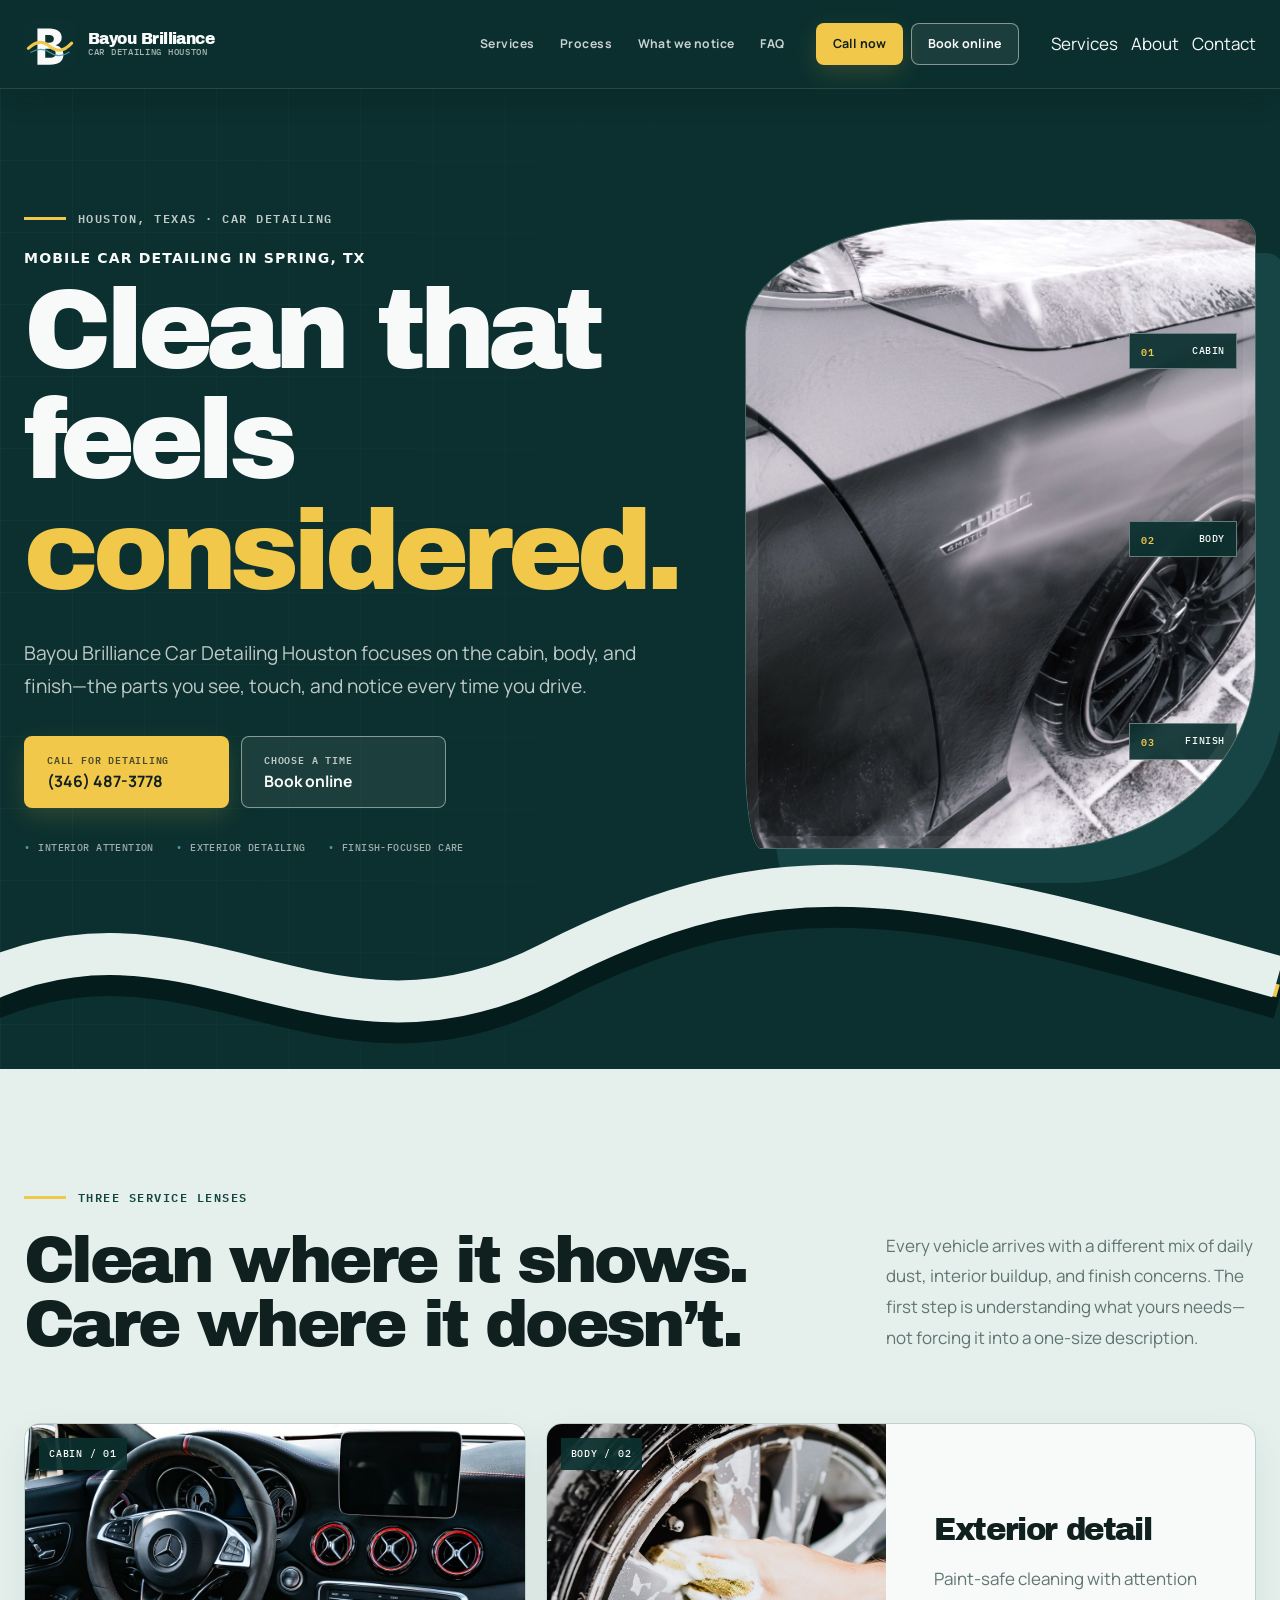
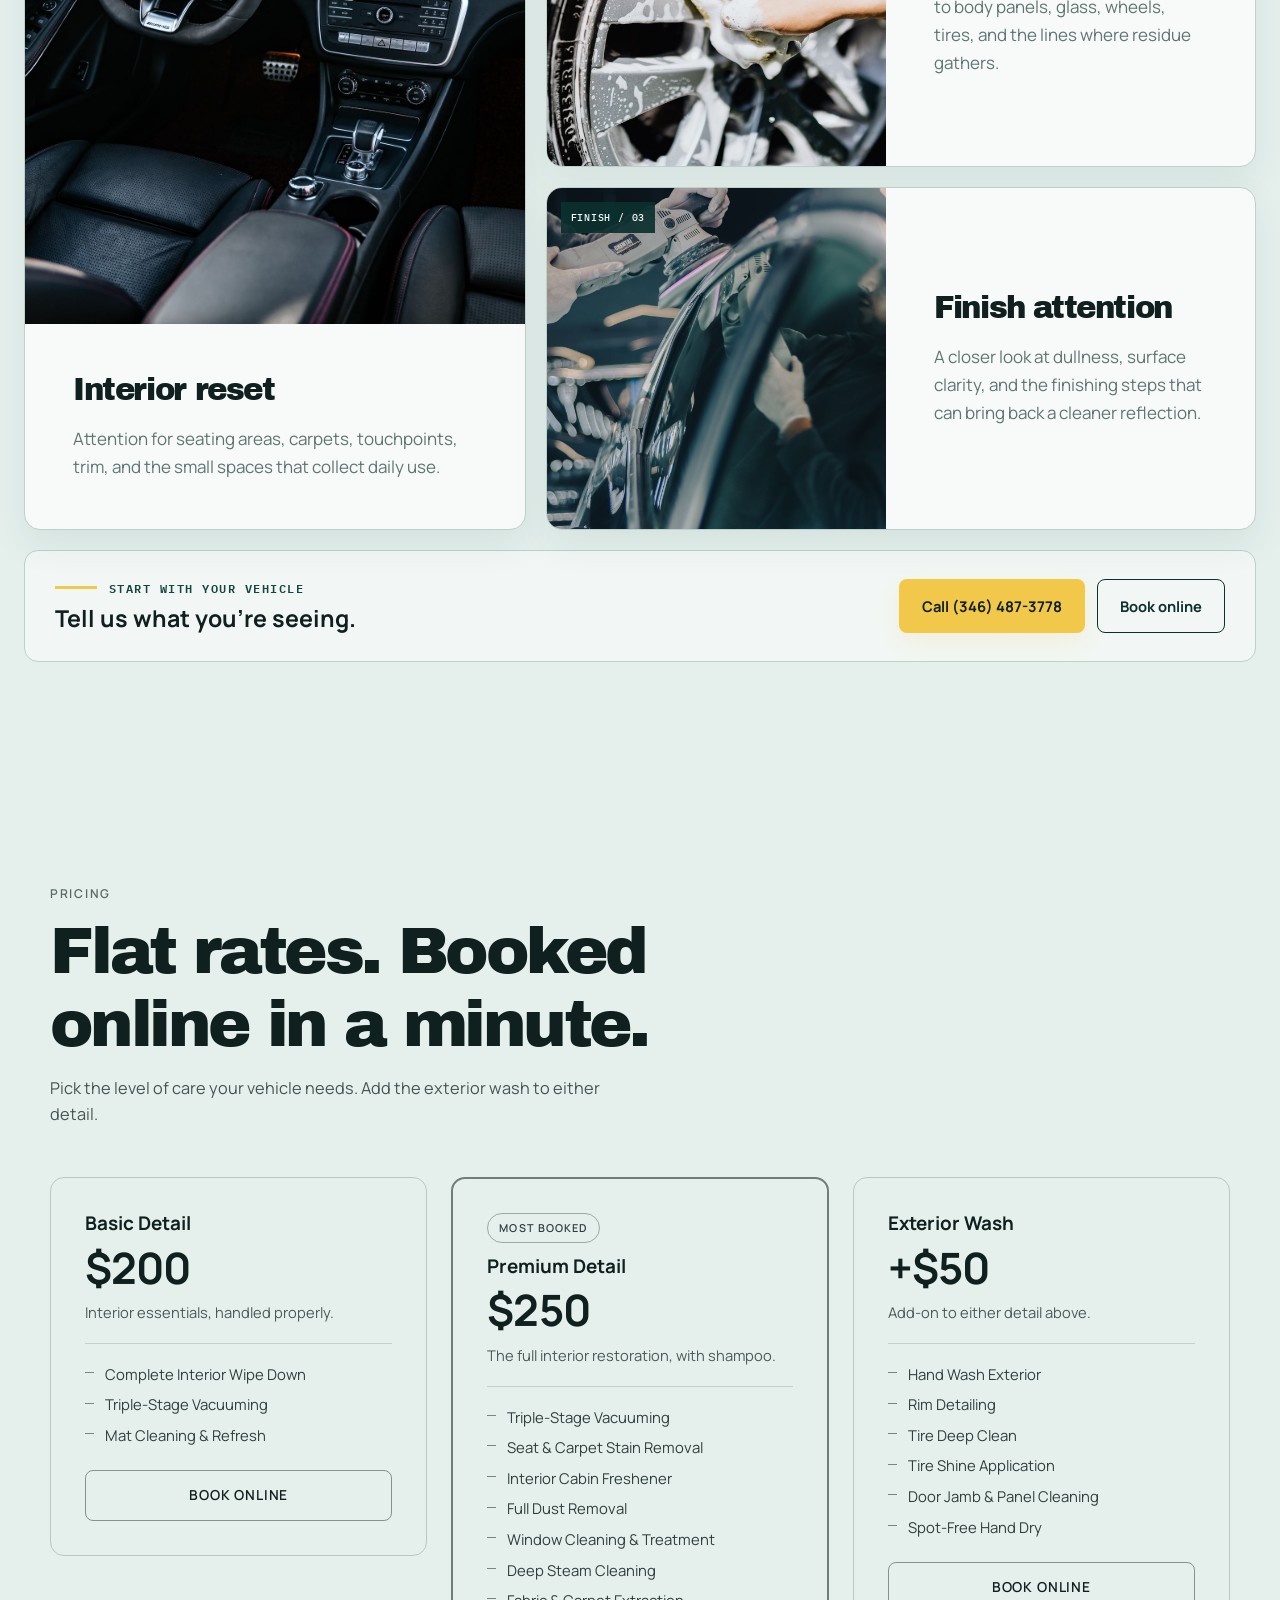
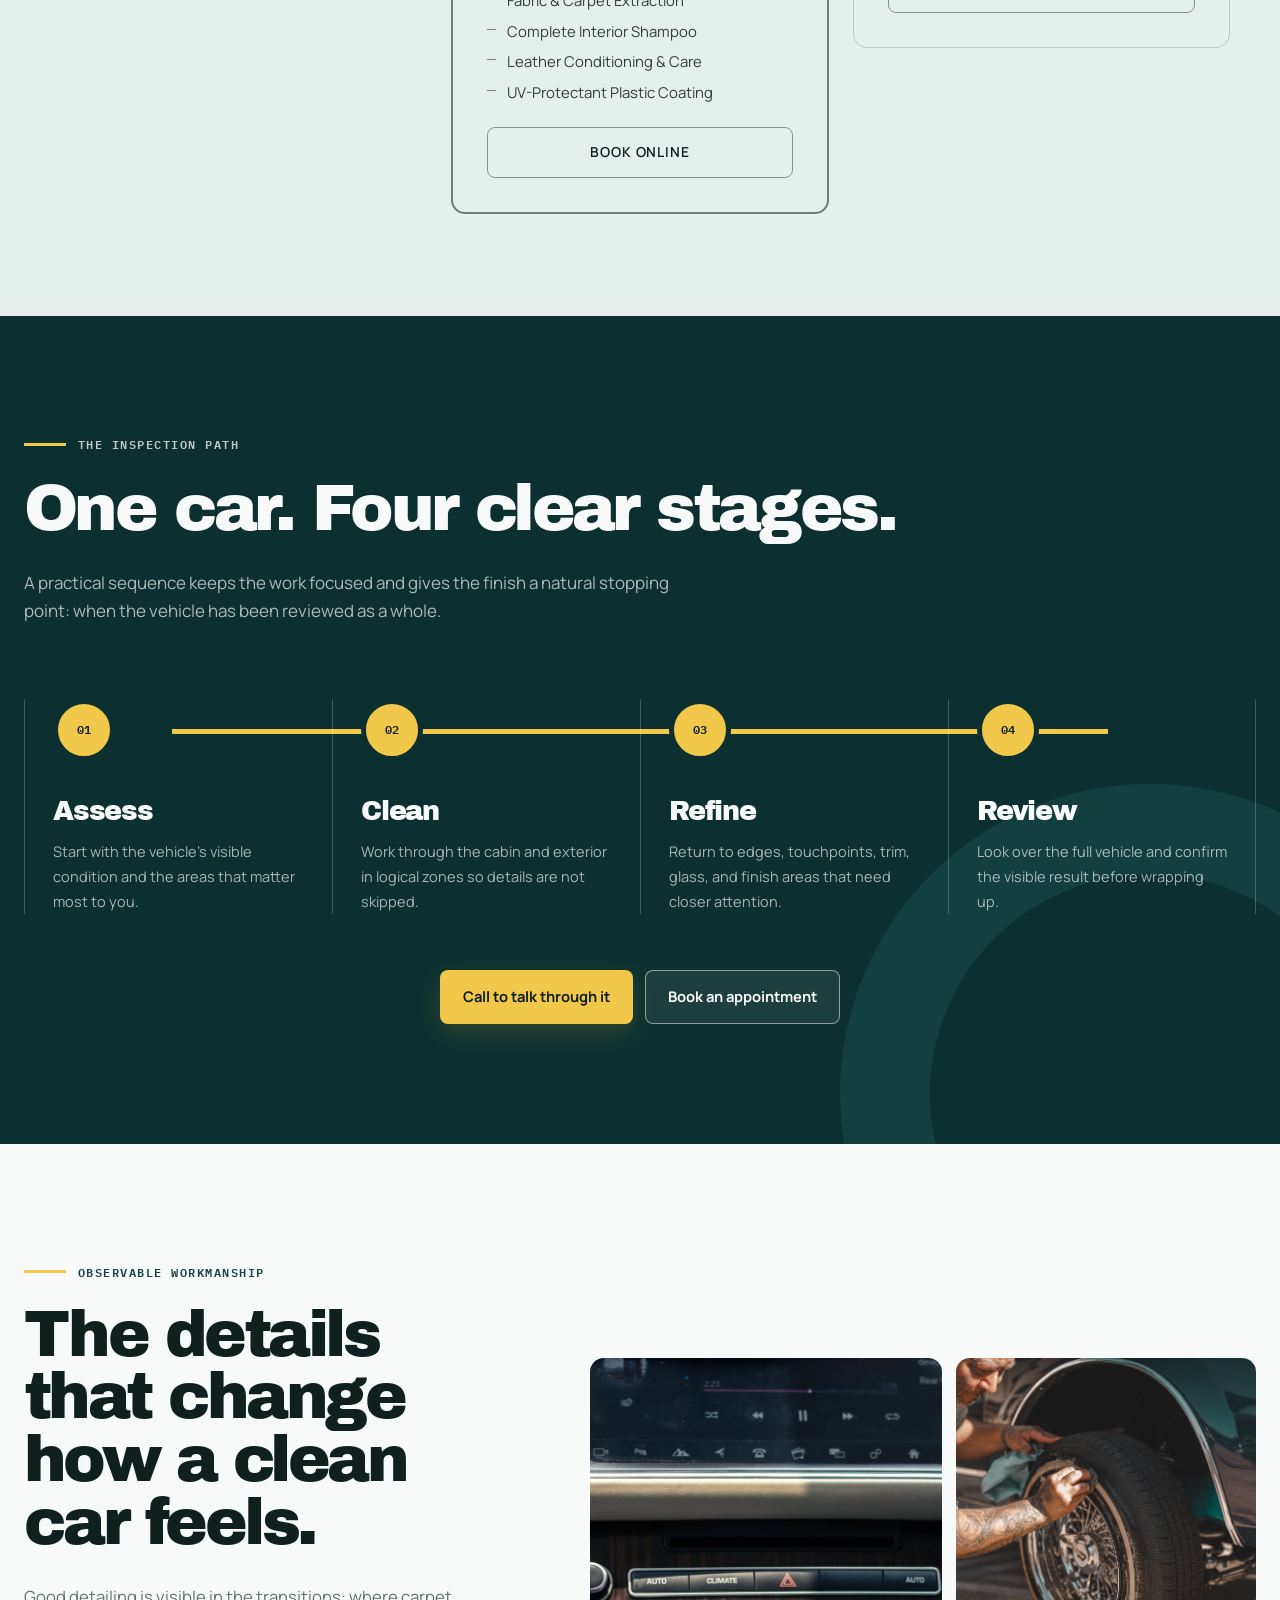
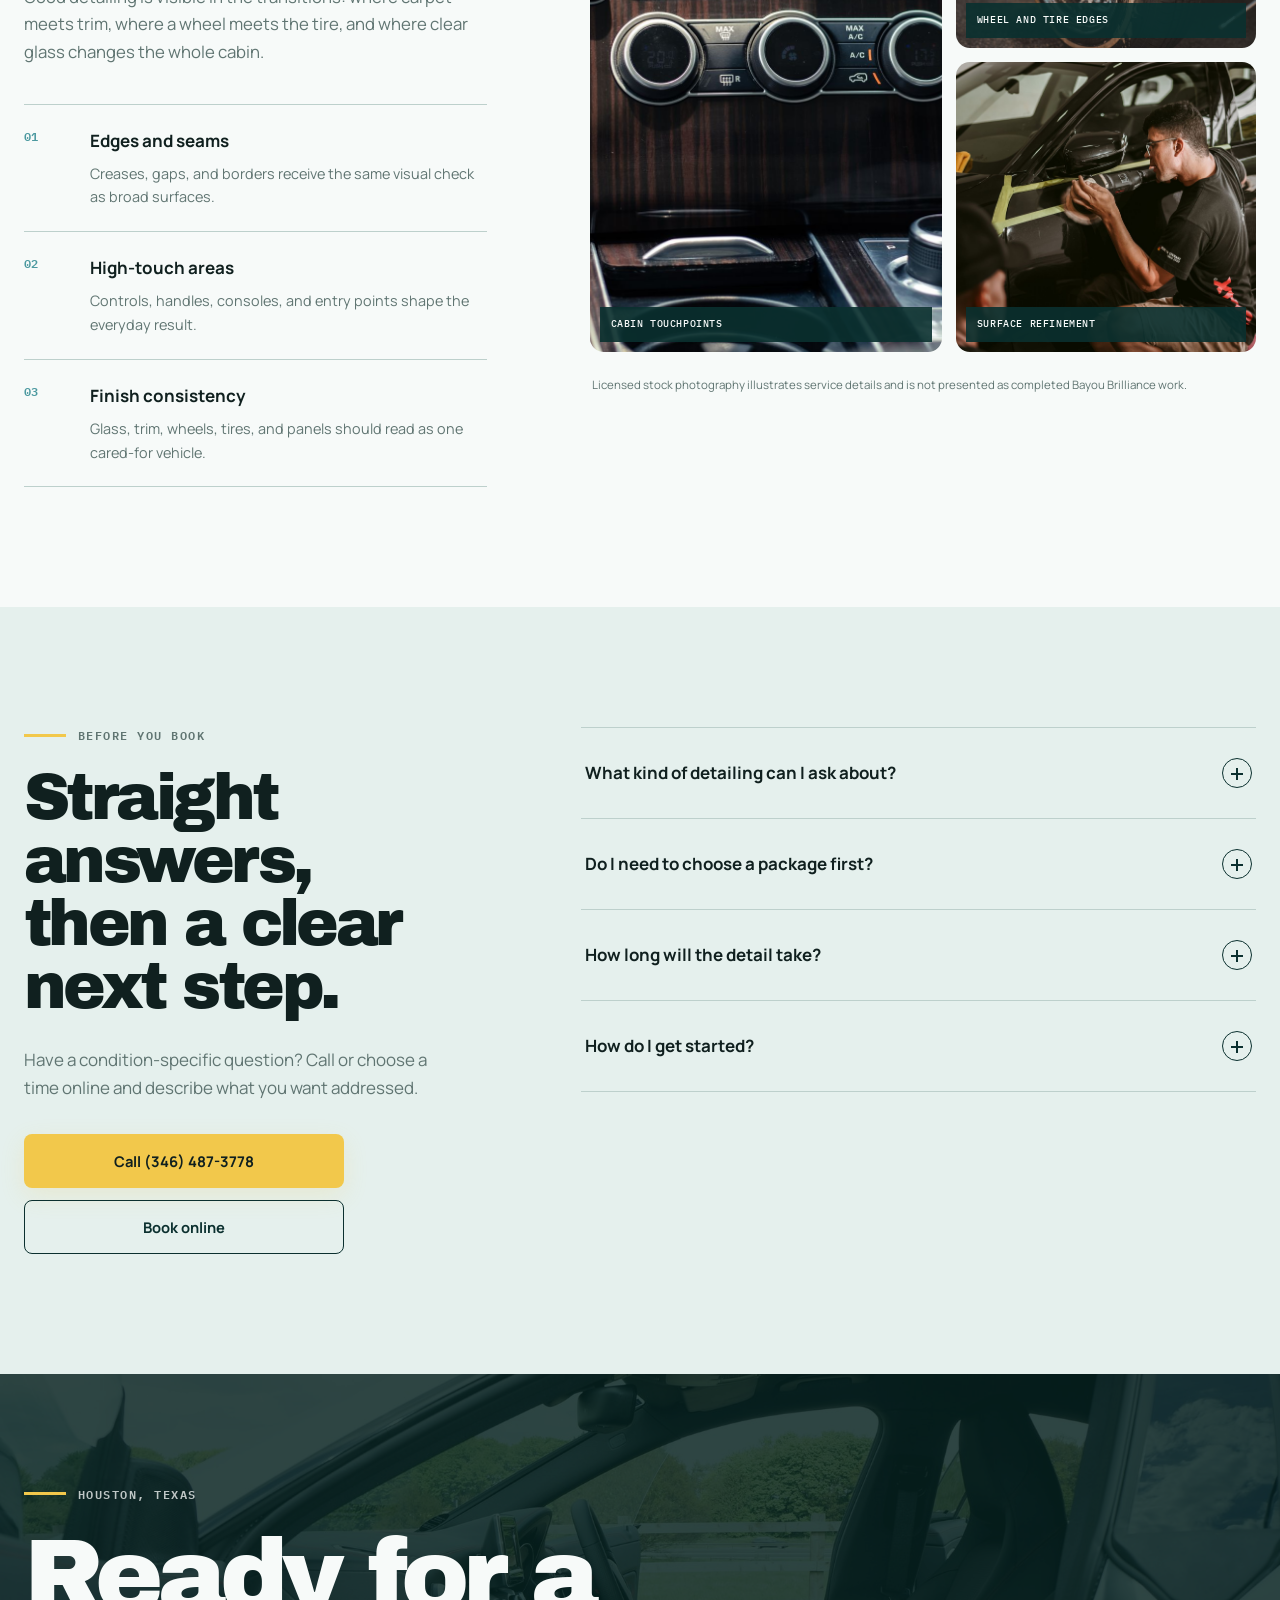
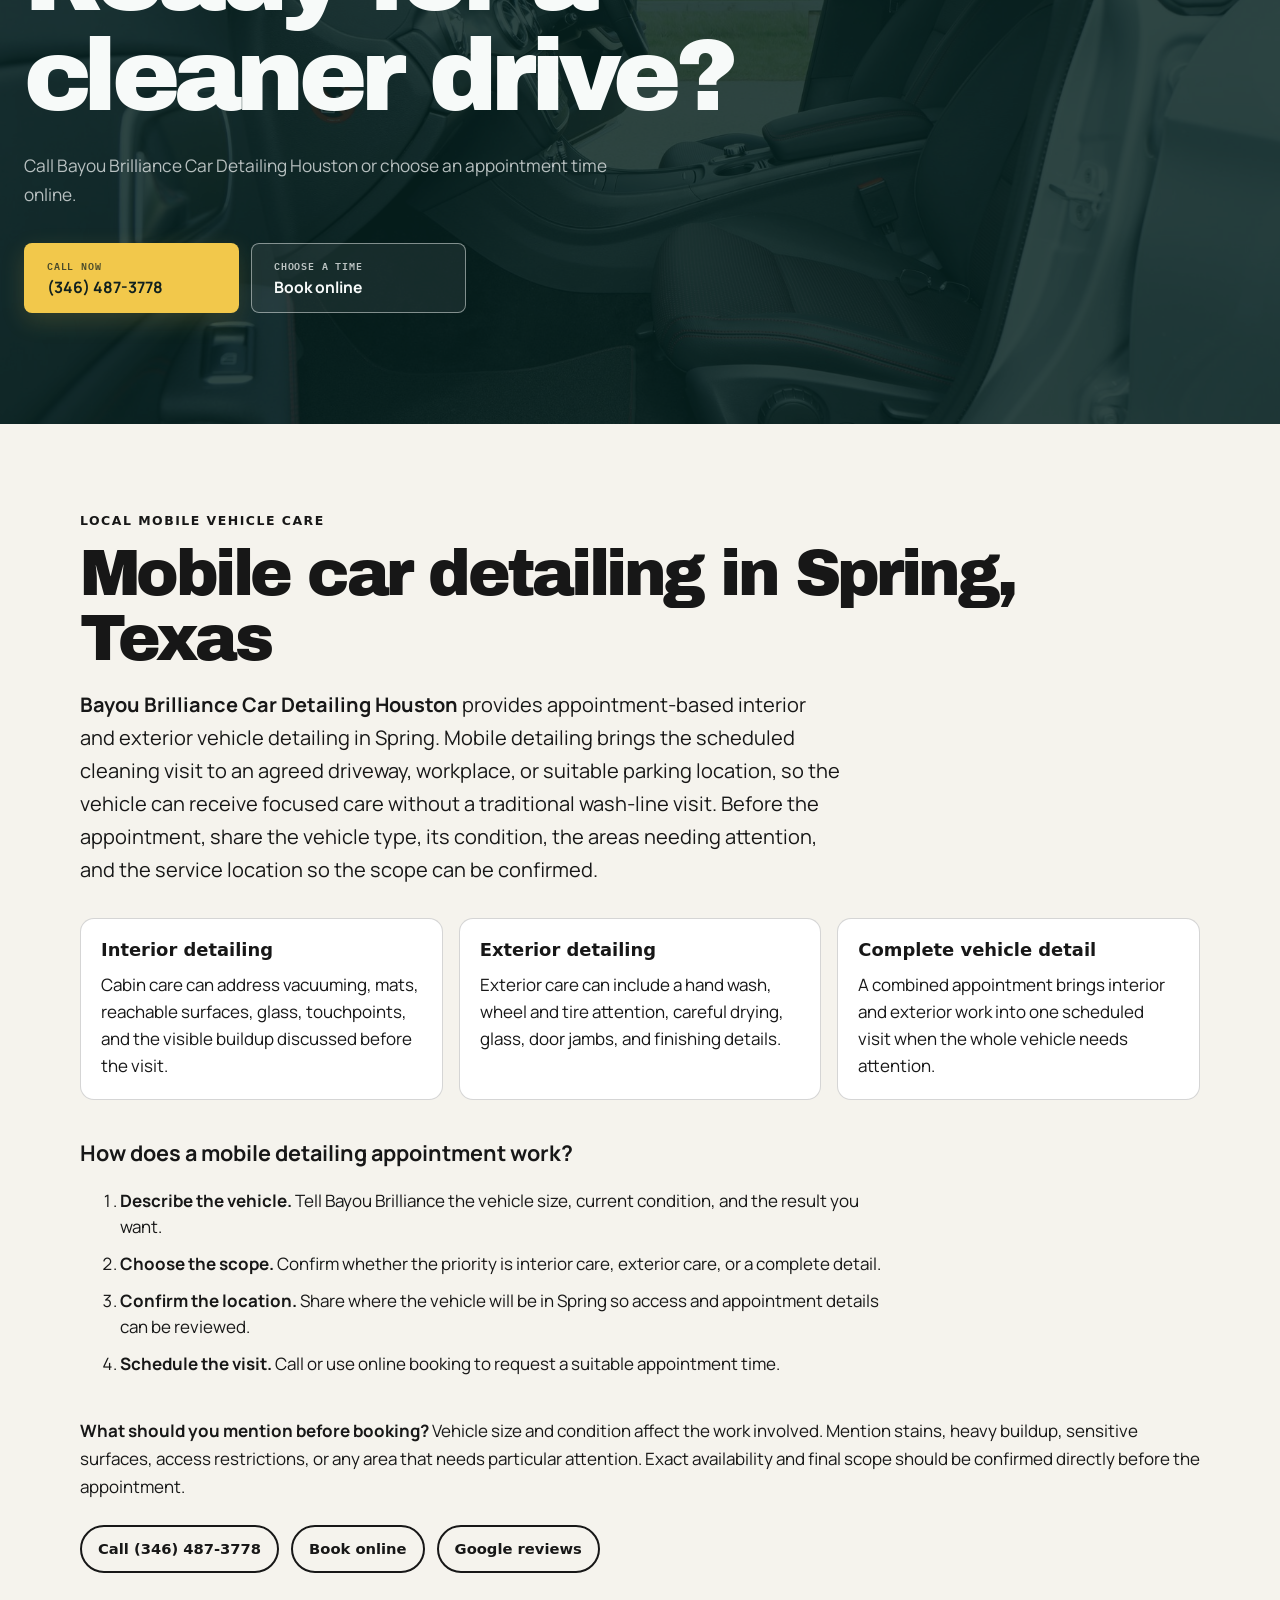
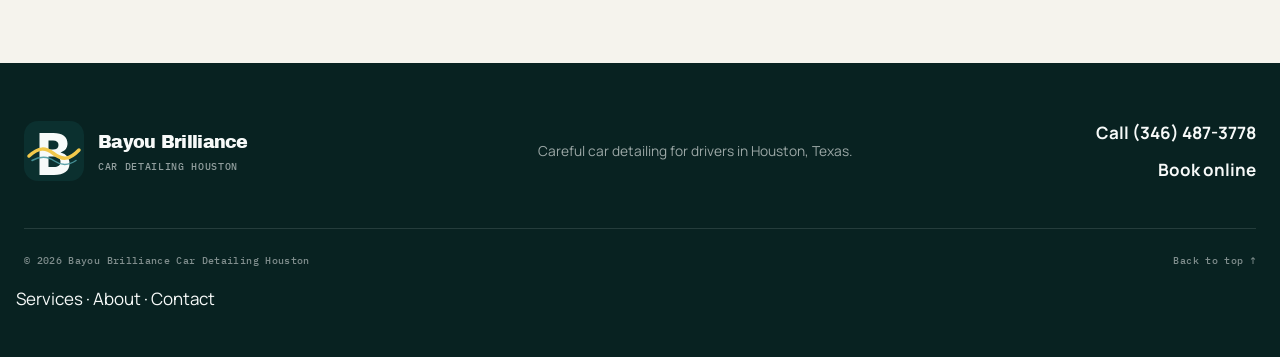
==== commit cba9984c: "feat: add service SEO pages" ====
--- a/index.html
+++ b/index.html
@@ -165,7 +165,7 @@
   ]
 }
   </script>
-</head>
+<style id="SEO-NEXT-NAV-CSS">.seo-next-nav{display:flex;gap:.8rem;flex-wrap:wrap}.seo-next-footer-nav{padding:1rem}.seo-next-footer-nav a{color:inherit}</style></head>
   <body>
     <a class="skip-link" href="#main-content">Skip to content</a>
 
@@ -195,7 +195,7 @@
             <a class="button button-call button-small" href="tel:+13464873778" aria-label="Call Bayou Brilliance at 346-487-3778">Call now</a>
             <a class="button button-book button-small" href="https://cal.com/sumitdatta/auto-detail-service">Book online</a>
           </div>
-        </nav>
+        <!-- SEO-NEXT-NAV:START --><div class="seo-next-nav" aria-label="Expanded site pages"><a href="/services/">Services</a><a href="/about/">About</a><a href="/contact/">Contact</a></div><!-- SEO-NEXT-NAV:END --></nav>
       </div>
     </header>
 
@@ -525,7 +525,7 @@
         <span>© <span data-year>2026</span> Bayou Brilliance Car Detailing Houston</span>
         <a href="#top">Back to top ↑</a>
       </div>
-    </footer>
+    <!-- SEO-NEXT-NAV:START --><nav class="seo-next-footer-nav" aria-label="Expanded footer navigation"><a href="/services/">Services</a> · <a href="/about/">About</a> · <a href="/contact/">Contact</a></nav><!-- SEO-NEXT-NAV:END --></footer>
 
     <div class="mobile-sticky" aria-label="Contact options">
       <a class="sticky-call" href="tel:+13464873778"><span>Call</span><strong>(346) 487-3778</strong></a>
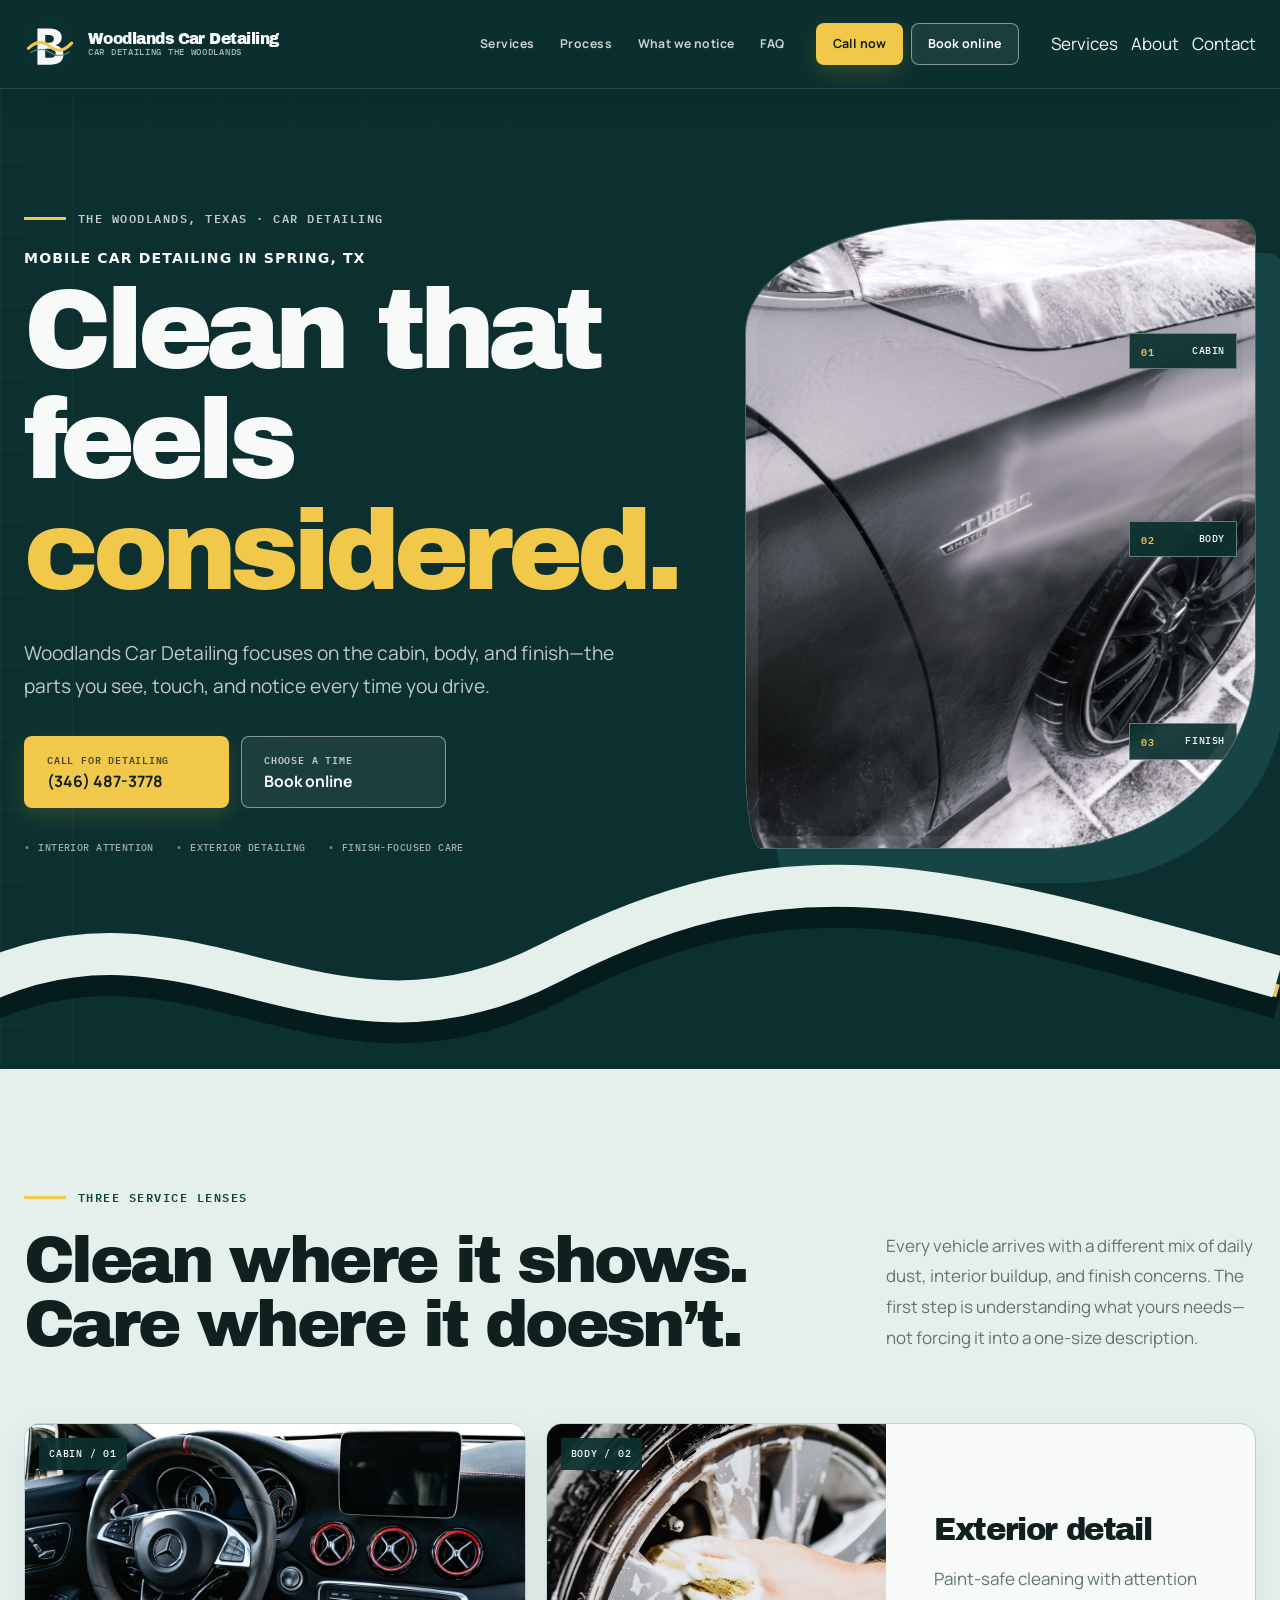
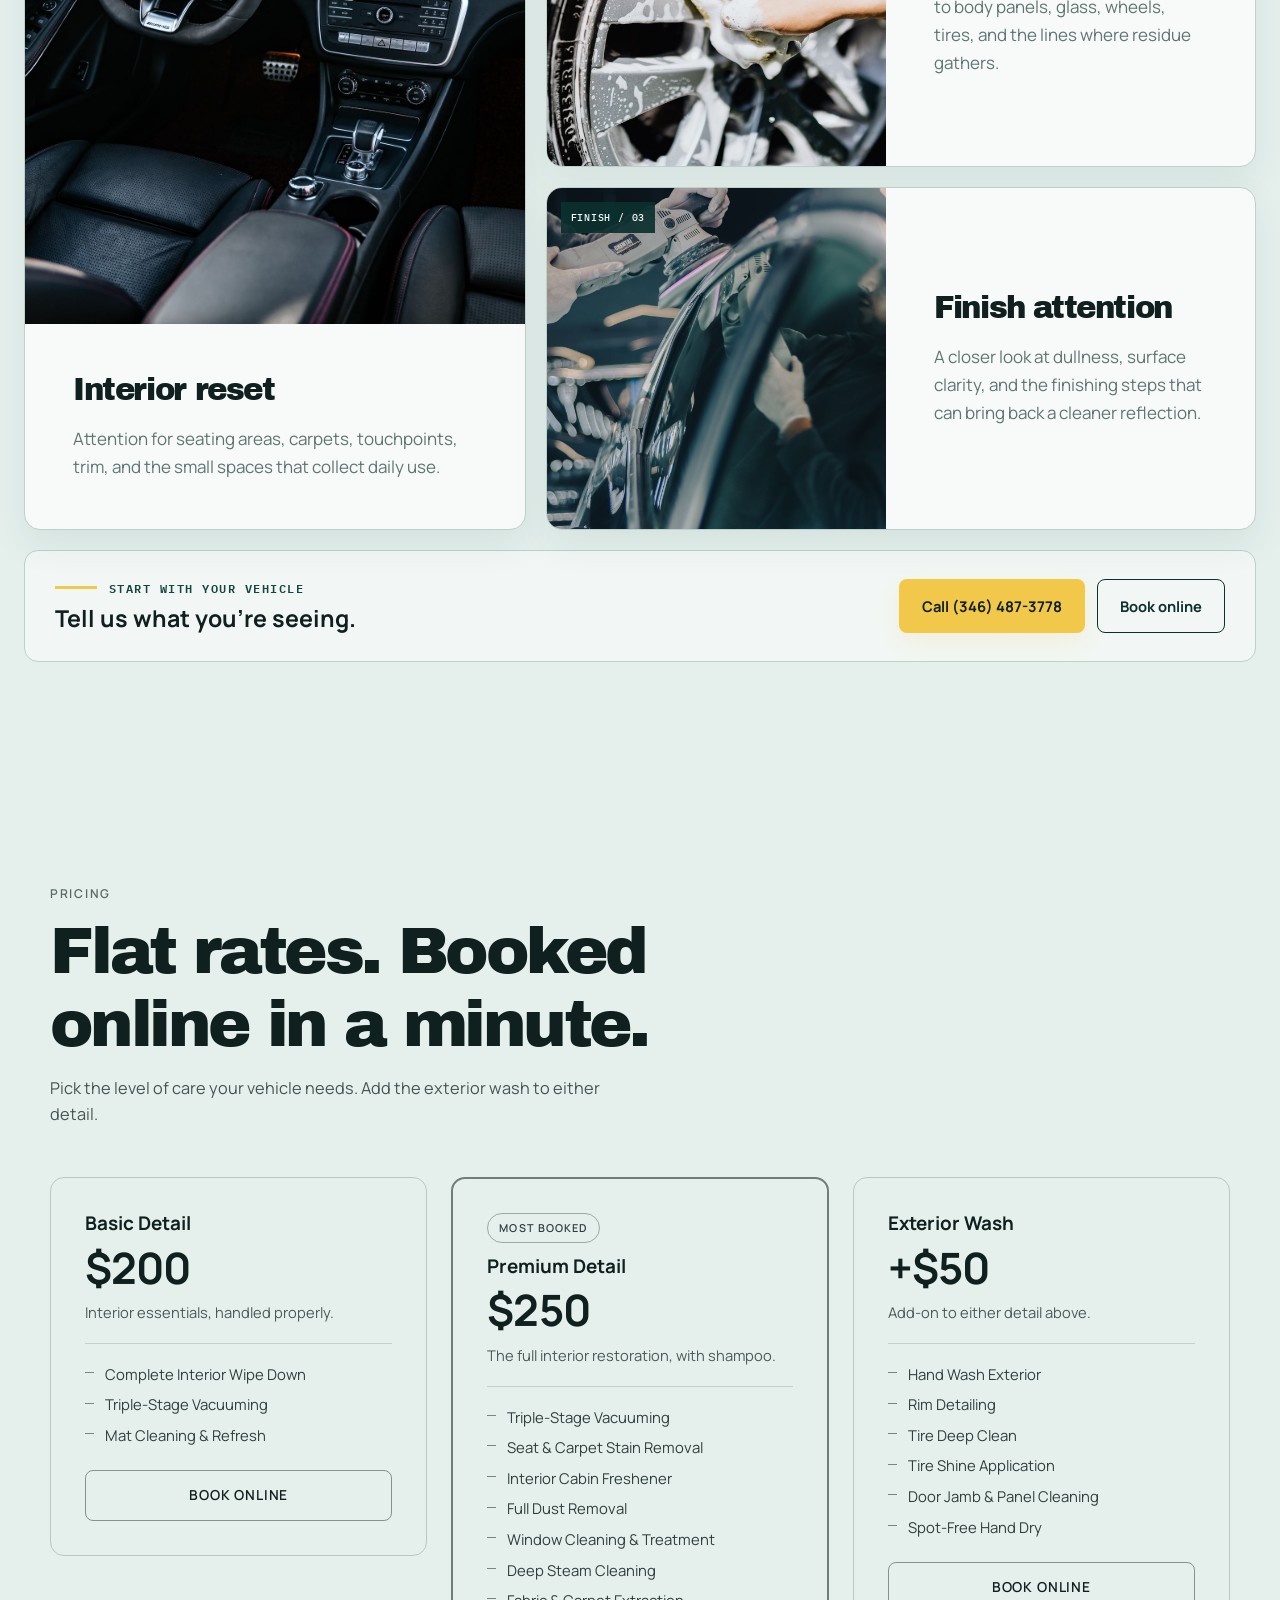
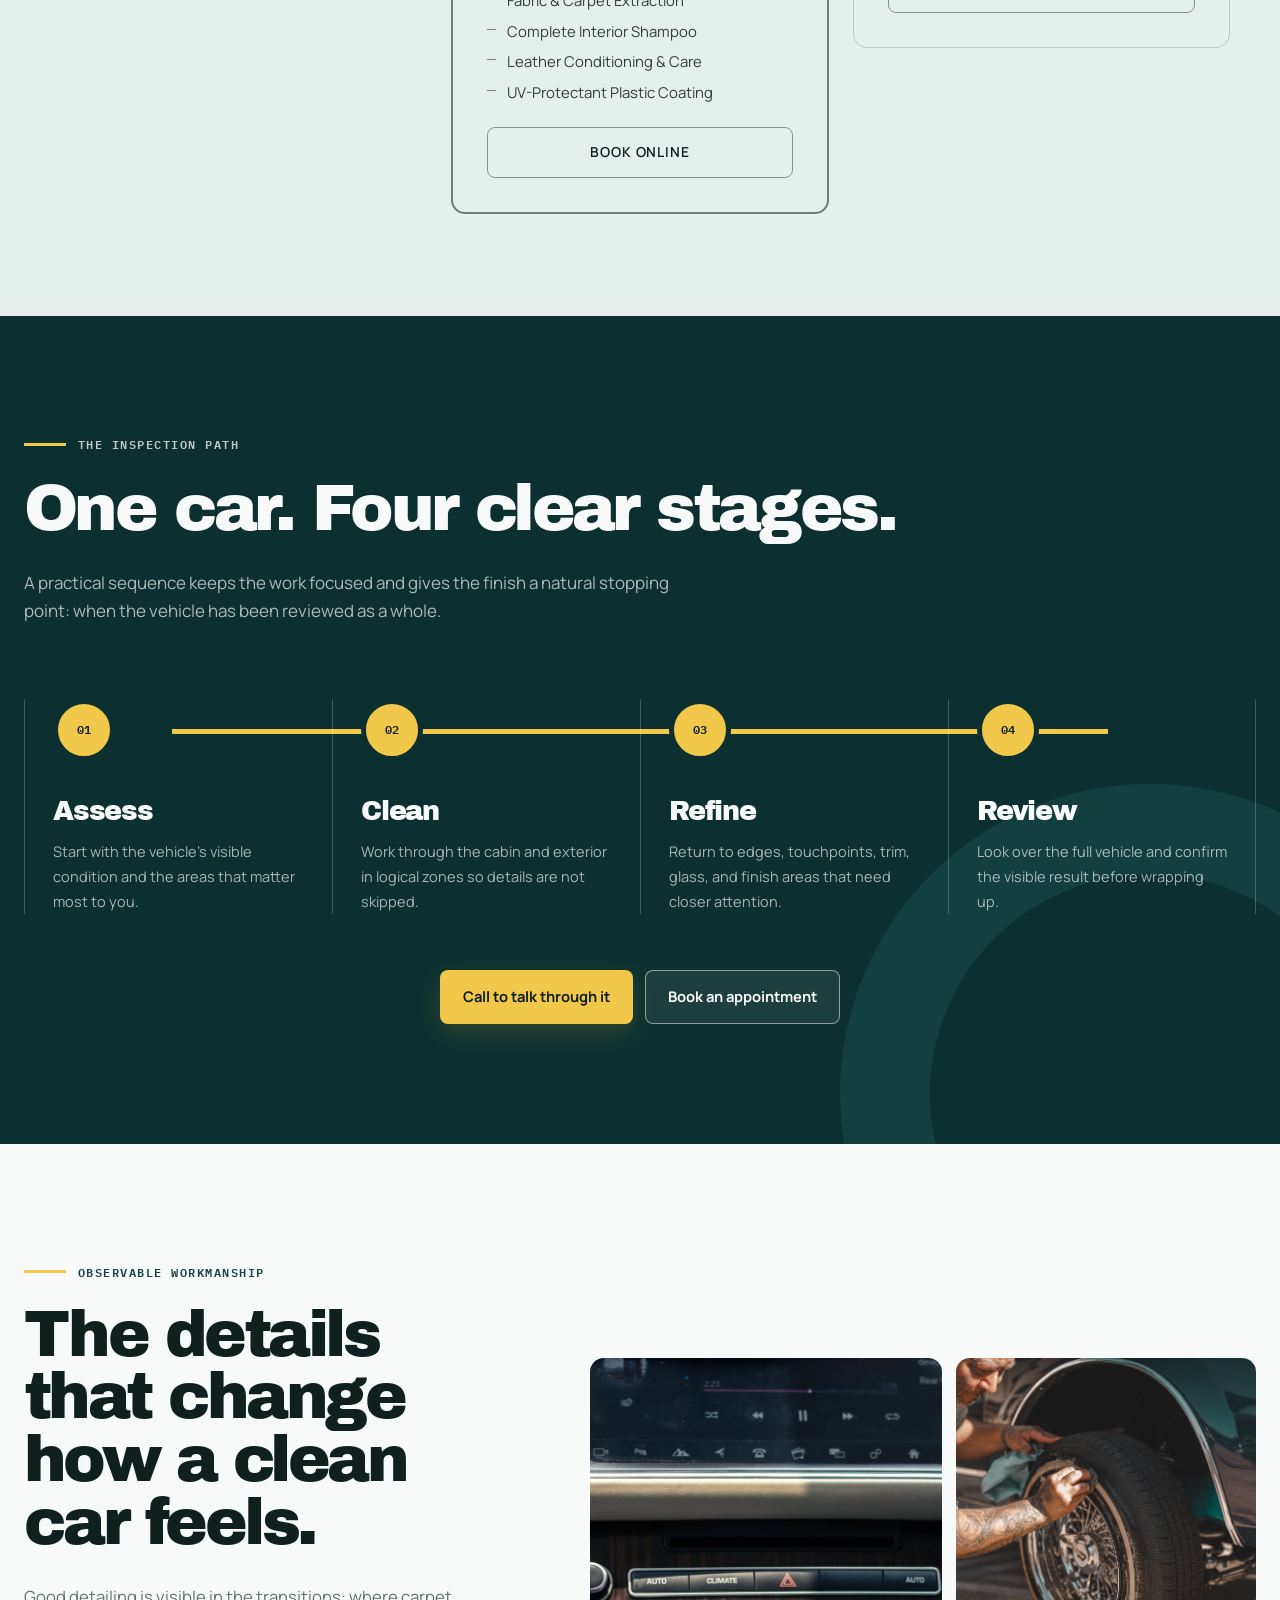
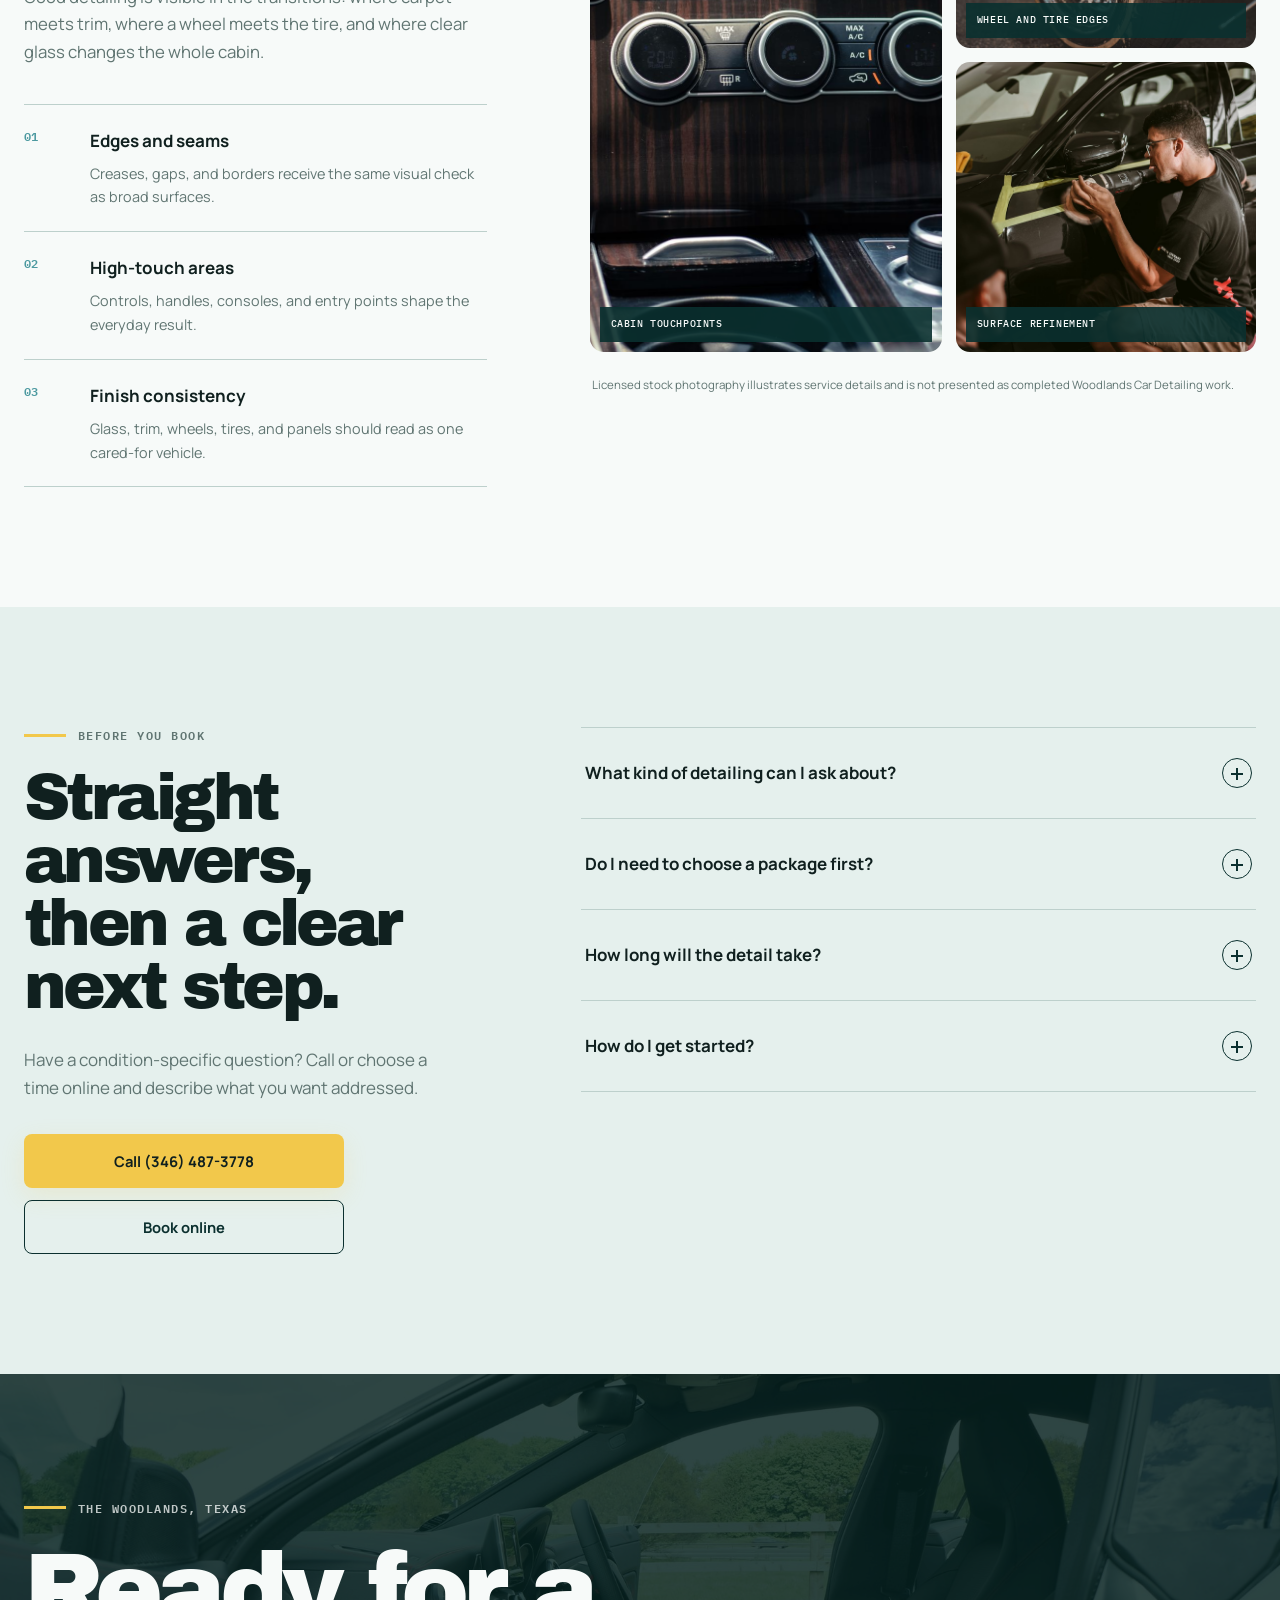
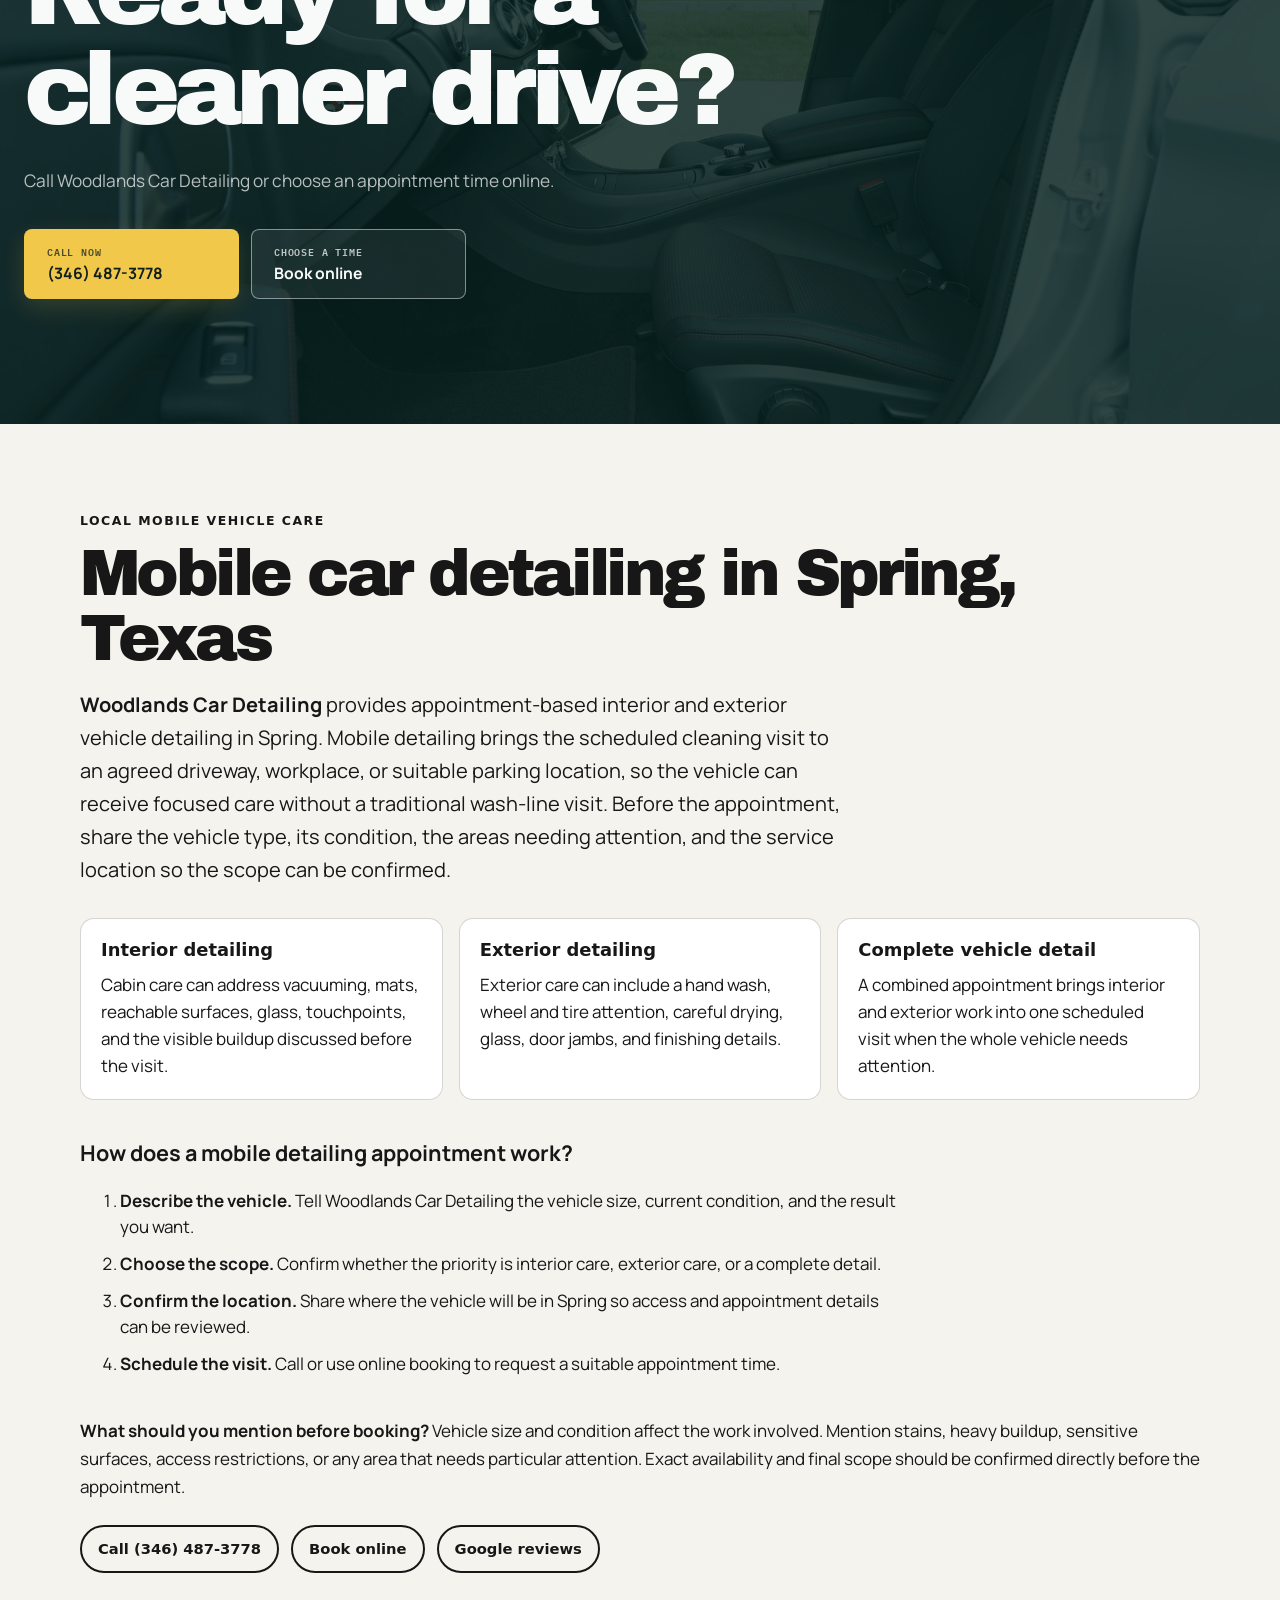
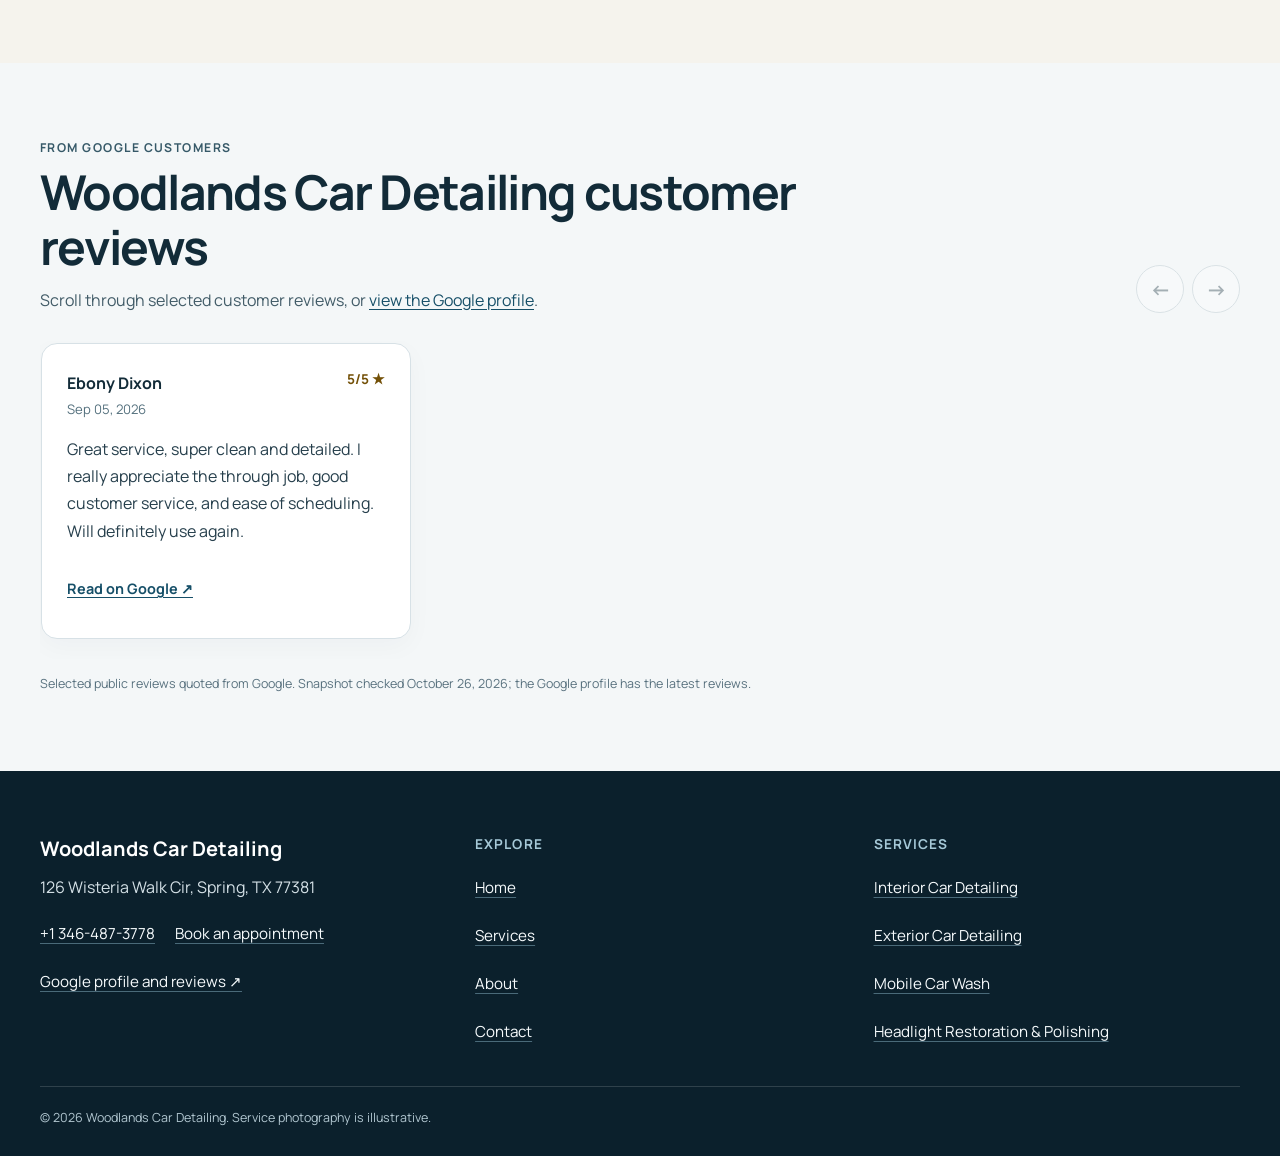
==== commit 58892fbc: "Align website branding and local service information" ====
--- a/index.html
+++ b/index.html
@@ -3,9 +3,9 @@
   <head>
     <meta charset="utf-8">
     <meta name="viewport" content="width=device-width, initial-scale=1">
-    <title>Mobile Car Detailing in Spring, TX | Bayou Brilliance</title>
+    <title>Mobile Car Detailing in Spring, TX | Woodlands Car Detailing</title>
     <meta name="theme-color" content="#0b302f">
-    <link rel="canonical" href="https://bayoubrilliance.shop/">
+    <link rel="canonical" href="https://woodlandscardetailing.shop/">
     <link rel="icon" href="assets/favicon.svg" type="image/svg+xml">
     <link rel="preload" href="assets/fonts/archivo-black.ttf" as="font" type="font/ttf" crossorigin>
     <link rel="preload" href="assets/hero-foam-car.jpg" as="image">
@@ -14,8 +14,8 @@
 {
   "@context": "https://schema.org",
   "@type": "AutomotiveBusiness",
-  "name": "Bayou Brilliance Car Detailing Houston",
-  "url": "https://bayoubrilliance.shop/",
+  "name": "Woodlands Car Detailing",
+  "url": "https://woodlandscardetailing.shop/",
   "telephone": "+1 346-487-3778",
   "address": {
     "@type": "PostalAddress",
@@ -25,7 +25,7 @@
     "postalCode": "77381",
     "addressCountry": "US"
   },
-  "description": "Careful interior, exterior, and finish-focused car detailing for drivers in Houston, Texas.",
+  "description": "Careful interior, exterior, and finish-focused car detailing for drivers in The Woodlands, Texas.",
   "areaServed": {
     "@type": "City",
     "name": "Spring",
@@ -79,13 +79,13 @@
       }
     }
   ],
-  "@id": "https://bayoubrilliance.shop/#business",
+  "@id": "https://woodlandscardetailing.shop/#business",
   "geo": {
     "@type": "GeoCoordinates",
     "latitude": 30.19853842667,
     "longitude": -95.532892573865
   },
-  "image": "https://bayoubrilliance.shop/assets/hero-foam-car.jpg",
+  "image": "https://woodlandscardetailing.shop/assets/hero-foam-car.jpg",
   "sameAs": [
     "https://g.page/r/CbuWfKd7uhWBEBM/review"
   ],
@@ -99,19 +99,19 @@
 }
     </script>
 <!-- SEO-GEO:START -->
-  <meta name="description" content="Mobile car detailing in Spring, TX from Bayou Brilliance, with interior cleaning, exterior hand washing, and complete details. Call or book online.">
+  <meta name="description" content="Mobile car detailing in Spring, TX from Woodlands Car Detailing, with interior cleaning, exterior hand washing, and complete details. Call or book online.">
   <meta name="robots" content="index, follow, max-image-preview:large, max-snippet:-1, max-video-preview:-1">
   <meta property="og:locale" content="en_US">
   <meta property="og:type" content="website">
-  <meta property="og:site_name" content="Bayou Brilliance">
-  <meta property="og:title" content="Mobile Car Detailing in Spring, TX | Bayou Brilliance">
-  <meta property="og:description" content="Mobile car detailing in Spring, TX from Bayou Brilliance, with interior cleaning, exterior hand washing, and complete details. Call or book online.">
-  <meta property="og:url" content="https://bayoubrilliance.shop/">
-  <meta property="og:image" content="https://bayoubrilliance.shop/assets/hero-foam-car.jpg">
-  <meta name="twitter:image" content="https://bayoubrilliance.shop/assets/hero-foam-car.jpg">
+  <meta property="og:site_name" content="Woodlands Car Detailing">
+  <meta property="og:title" content="Mobile Car Detailing in Spring, TX | Woodlands Car Detailing">
+  <meta property="og:description" content="Mobile car detailing in Spring, TX from Woodlands Car Detailing, with interior cleaning, exterior hand washing, and complete details. Call or book online.">
+  <meta property="og:url" content="https://woodlandscardetailing.shop/">
+  <meta property="og:image" content="https://woodlandscardetailing.shop/assets/hero-foam-car.jpg">
+  <meta name="twitter:image" content="https://woodlandscardetailing.shop/assets/hero-foam-car.jpg">
   <meta name="twitter:card" content="summary_large_image">
-  <meta name="twitter:title" content="Mobile Car Detailing in Spring, TX | Bayou Brilliance">
-  <meta name="twitter:description" content="Mobile car detailing in Spring, TX from Bayou Brilliance, with interior cleaning, exterior hand washing, and complete details. Call or book online.">
+  <meta name="twitter:title" content="Mobile Car Detailing in Spring, TX | Woodlands Car Detailing">
+  <meta name="twitter:description" content="Mobile car detailing in Spring, TX from Woodlands Car Detailing, with interior cleaning, exterior hand washing, and complete details. Call or book online.">
   <style id="seo-geo-styles">
     .seo-local-intent { display:block; margin:0 0 .55rem; font:700 clamp(.78rem,1.1vw,.95rem)/1.2 system-ui,sans-serif; letter-spacing:.08em; text-transform:uppercase; }
     .seo-geo-section { background:#f5f3ed; color:#171717; padding:clamp(3.5rem,7vw,6.5rem) clamp(1.25rem,5vw,5rem); }
@@ -136,21 +136,21 @@
   "@graph": [
     {
       "@type": "WebSite",
-      "@id": "https://bayoubrilliance.shop/#website",
-      "url": "https://bayoubrilliance.shop/",
-      "name": "Bayou Brilliance Car Detailing Houston",
+      "@id": "https://woodlandscardetailing.shop/#website",
+      "url": "https://woodlandscardetailing.shop/",
+      "name": "Woodlands Car Detailing",
       "inLanguage": "en-US",
       "publisher": {
-        "@id": "https://bayoubrilliance.shop/#business"
+        "@id": "https://woodlandscardetailing.shop/#business"
       }
     },
     {
       "@type": "Service",
-      "@id": "https://bayoubrilliance.shop/#mobile-car-detailing",
+      "@id": "https://woodlandscardetailing.shop/#mobile-car-detailing",
       "name": "Mobile Car Detailing in Spring, Texas",
       "serviceType": "Mobile car detailing",
       "provider": {
-        "@id": "https://bayoubrilliance.shop/#business"
+        "@id": "https://woodlandscardetailing.shop/#business"
       },
       "areaServed": {
         "@type": "City",
@@ -160,22 +160,23 @@
           "name": "Texas"
         }
       },
-      "url": "https://bayoubrilliance.shop/#services"
+      "url": "https://woodlandscardetailing.shop/#services"
     }
   ]
 }
   </script>
-<style id="SEO-NEXT-NAV-CSS">.seo-next-nav{display:flex;gap:.8rem;flex-wrap:wrap}.seo-next-footer-nav{padding:1rem}.seo-next-footer-nav a{color:inherit}</style></head>
+<style id="SEO-NEXT-NAV-CSS">.seo-next-nav{display:flex;gap:.8rem;flex-wrap:wrap}.seo-next-footer-nav{padding:1rem}.seo-next-footer-nav a{color:inherit}</style><link rel="stylesheet" href="/portfolio-components.css">
+</head>
   <body>
     <a class="skip-link" href="#main-content">Skip to content</a>
 
     <header class="site-header" data-header>
       <div class="header-inner shell">
-        <a class="brand" href="#top" aria-label="Bayou Brilliance home">
+        <a class="brand" href="#top" aria-label="Woodlands Car Detailing home">
           <img src="assets/logo.svg" width="56" height="56" alt="">
           <span class="brand-copy">
-            <strong>Bayou Brilliance</strong>
-            <small>Car Detailing Houston</small>
+            <strong>Woodlands Car Detailing</strong>
+            <small>Car Detailing The Woodlands</small>
           </span>
         </a>
 
@@ -192,7 +193,7 @@
             <a href="#questions">FAQ</a>
           </div>
           <div class="nav-actions">
-            <a class="button button-call button-small" href="tel:+13464873778" aria-label="Call Bayou Brilliance at 346-487-3778">Call now</a>
+            <a class="button button-call button-small" href="tel:+13464873778" aria-label="Call Woodlands Car Detailing at 346-487-3778">Call now</a>
             <a class="button button-book button-small" href="https://cal.com/sumitdatta/auto-detail-service">Book online</a>
           </div>
         <!-- SEO-NEXT-NAV:START --><div class="seo-next-nav" aria-label="Expanded site pages"><a href="/services/">Services</a><a href="/about/">About</a><a href="/contact/">Contact</a></div><!-- SEO-NEXT-NAV:END --></nav>
@@ -203,9 +204,9 @@
       <section class="hero" id="top">
         <div class="hero-grid shell">
           <div class="hero-copy">
-            <p class="eyebrow light"><span></span> Houston, Texas · Car detailing</p>
+            <p class="eyebrow light"><span></span> The Woodlands, Texas · Car detailing</p>
             <h1><span class="seo-local-intent" data-seo-local-intent>Mobile Car Detailing in Spring, TX</span>Clean that feels <em>considered.</em></h1>
-            <p class="hero-lede">Bayou Brilliance Car Detailing Houston focuses on the cabin, body, and finish—the parts you see, touch, and notice every time you drive.</p>
+            <p class="hero-lede">Woodlands Car Detailing focuses on the cabin, body, and finish—the parts you see, touch, and notice every time you drive.</p>
             <div class="action-pair hero-actions">
               <a class="button button-call" href="tel:+13464873778">
                 <span>Call for detailing</span>
@@ -414,7 +415,7 @@
               <img src="assets/polishing-work.jpg" width="1800" height="1200" loading="lazy" alt="A detailer polishing the side panel of a vehicle">
               <figcaption>Surface refinement</figcaption>
             </figure>
-            <p class="stock-note">Licensed stock photography illustrates service details and is not presented as completed Bayou Brilliance work.</p>
+            <p class="stock-note">Licensed stock photography illustrates service details and is not presented as completed Woodlands Car Detailing work.</p>
           </div>
         </div>
       </section>
@@ -446,7 +447,7 @@
             </details>
             <details>
               <summary>How do I get started?<span aria-hidden="true"></span></summary>
-              <p>Call Bayou Brilliance at (346) 487-3778 or use the online appointment link. Both paths let you start with your vehicle and what it needs.</p>
+              <p>Call Woodlands Car Detailing at (346) 487-3778 or use the online appointment link. Both paths let you start with your vehicle and what it needs.</p>
             </details>
           </div>
         </div>
@@ -457,9 +458,9 @@
           <img src="assets/interior-finish.jpg" width="1800" height="1196" loading="lazy" alt="">
         </div>
         <div class="shell final-inner">
-          <p class="eyebrow light"><span></span> Houston, Texas</p>
+          <p class="eyebrow light"><span></span> The Woodlands, Texas</p>
           <h2>Ready for a cleaner drive?</h2>
-          <p>Call Bayou Brilliance Car Detailing Houston or choose an appointment time online.</p>
+          <p>Call Woodlands Car Detailing or choose an appointment time online.</p>
           <div class="action-pair final-actions">
             <a class="button button-call" href="tel:+13464873778"><span>Call now</span><strong>(346) 487-3778</strong></a>
             <a class="button button-book" href="https://cal.com/sumitdatta/auto-detail-service"><span>Choose a time</span><strong>Book online</strong></a>
@@ -471,7 +472,7 @@
       <div class="seo-geo-inner">
         <p class="seo-geo-kicker">Local mobile vehicle care</p>
         <h2 id="local-detailing-title">Mobile car detailing in Spring, Texas</h2>
-        <p class="seo-geo-answer"><strong>Bayou Brilliance Car Detailing Houston</strong> provides appointment-based interior and exterior vehicle detailing in Spring. Mobile detailing brings the scheduled cleaning visit to an agreed driveway, workplace, or suitable parking location, so the vehicle can receive focused care without a traditional wash-line visit. Before the appointment, share the vehicle type, its condition, the areas needing attention, and the service location so the scope can be confirmed.</p>
+        <p class="seo-geo-answer"><strong>Woodlands Car Detailing</strong> provides appointment-based interior and exterior vehicle detailing in Spring. Mobile detailing brings the scheduled cleaning visit to an agreed driveway, workplace, or suitable parking location, so the vehicle can receive focused care without a traditional wash-line visit. Before the appointment, share the vehicle type, its condition, the areas needing attention, and the service location so the scope can be confirmed.</p>
 
         <div class="seo-geo-grid" aria-label="Available detailing options">
           <article class="seo-geo-card">
@@ -491,7 +492,7 @@
         <div class="seo-geo-steps">
           <h3>How does a mobile detailing appointment work?</h3>
           <ol>
-            <li><strong>Describe the vehicle.</strong> Tell Bayou Brilliance the vehicle size, current condition, and the result you want.</li>
+            <li><strong>Describe the vehicle.</strong> Tell Woodlands Car Detailing the vehicle size, current condition, and the result you want.</li>
             <li><strong>Choose the scope.</strong> Confirm whether the priority is interior care, exterior care, or a complete detail.</li>
             <li><strong>Confirm the location.</strong> Share where the vehicle will be in Spring so access and appointment details can be reviewed.</li>
             <li><strong>Schedule the visit.</strong> Call or use online booking to request a suitable appointment time.</li>
@@ -507,25 +508,10 @@
       </div>
     </section>
 <!-- SEO-GEO-LOCAL:END -->
-  </main>
-
-    <footer class="site-footer">
-      <div class="shell footer-grid">
-        <div class="footer-brand">
-          <img src="assets/logo.svg" width="64" height="64" alt="">
-          <div><strong>Bayou Brilliance</strong><span>Car Detailing Houston</span></div>
-        </div>
-        <p>Careful car detailing for drivers in Houston, Texas.</p>
-        <div class="footer-actions">
-          <a href="tel:+13464873778">Call (346) 487-3778</a>
-          <a href="https://cal.com/sumitdatta/auto-detail-service">Book online</a>
-        </div>
-      </div>
-      <div class="shell footer-bottom">
-        <span>© <span data-year>2026</span> Bayou Brilliance Car Detailing Houston</span>
-        <a href="#top">Back to top ↑</a>
-      </div>
-    <!-- SEO-NEXT-NAV:START --><nav class="seo-next-footer-nav" aria-label="Expanded footer navigation"><a href="/services/">Services</a> · <a href="/about/">About</a> · <a href="/contact/">Contact</a></nav><!-- SEO-NEXT-NAV:END --></footer>
+  <!-- PORTFOLIO-REVIEWS:START --><section class="portfolio-reviews" aria-labelledby="portfolio-reviews-title"><div class="portfolio-reviews__heading"><div><p class="portfolio-reviews__kicker">From Google customers</p><h2 id="portfolio-reviews-title">Woodlands Car Detailing customer reviews</h2><p class="portfolio-reviews__intro">Scroll through selected customer reviews, or <a href="https://www.google.com/maps?cid=9301545645657331387" target="_blank" rel="noopener noreferrer">view the Google profile</a>.</p></div><div class="portfolio-reviews__controls"><button type="button" data-reviews-prev aria-label="Previous reviews">←</button><button type="button" data-reviews-next aria-label="Next reviews">→</button></div></div><div class="portfolio-reviews__track" role="region" aria-label="Scrollable customer reviews" tabindex="0"><article class="portfolio-review"><div class="portfolio-review__meta"><div><span class="portfolio-review__author">Ebony Dixon</span><time datetime="2026-09-05">Sep 05, 2026</time></div><span class="portfolio-review__rating" aria-label="5 out of 5 stars">5/5 ★</span></div><blockquote><p>Great service, super clean and detailed. I really appreciate the through job, good customer service, and ease of scheduling. Will definitely use again.</p></blockquote><a class="portfolio-review__source" href="https://www.google.com/maps/reviews/data=!4m8!14m7!1m6!2m5!1sCi9DQUlRQUNvZENodHljRjlvT2paS2FWZHNSMXBWT1hoUlQwbGhOVTlmV0V4S1ExRRAB!2m1!1s0x0:0x8115ba7ba77c96bb!3m1!1s2@1:CAIQACodChtycF9oOjZKaVdsR1pVOXhRT0lhNU9fWExKQ1E%7C%7C?hl=en-US" target="_blank" rel="noopener noreferrer">Read on Google ↗</a></article></div><p class="portfolio-reviews__note">Selected public reviews quoted from Google. Snapshot checked <time datetime="2026-10-26">October 26, 2026</time>; the Google profile has the latest reviews.</p></section><!-- PORTFOLIO-REVIEWS:END -->
+</main>
+
+    <footer class="portfolio-footer"><div class="portfolio-footer__grid"><div><strong class="portfolio-footer__name">Woodlands Car Detailing</strong><address>126 Wisteria Walk Cir, Spring, TX 77381</address><div class="portfolio-footer__contact"><a href="tel:+13464873778">+1 346-487-3778</a><a href="https://cal.com/sumitdatta/auto-detail-service">Book an appointment</a></div><a href="https://www.google.com/maps?cid=9301545645657331387" target="_blank" rel="noopener noreferrer">Google profile and reviews ↗</a></div><div><h2>Explore</h2><nav aria-label="Footer navigation"><a href="/">Home</a><a href="/services/">Services</a><a href="/about/">About</a><a href="/contact/">Contact</a></nav></div><div><h2>Services</h2><nav aria-label="Service pages"><a href="/services/interior-car-detailing/">Interior Car Detailing</a><a href="/services/exterior-car-detailing/">Exterior Car Detailing</a><a href="/services/mobile-car-wash/">Mobile Car Wash</a><a href="/services/headlight-restoration/">Headlight Restoration &amp; Polishing</a></nav></div></div><p class="portfolio-footer__bottom">© <span id="year">2026</span> Woodlands Car Detailing. Service photography is illustrative.</p></footer>
 
     <div class="mobile-sticky" aria-label="Contact options">
       <a class="sticky-call" href="tel:+13464873778"><span>Call</span><strong>(346) 487-3778</strong></a>
@@ -533,5 +519,6 @@
     </div>
 
     <script src="script.js" defer></script>
-  </body>
+  <script src="/portfolio-components.js" defer></script>
+</body>
 </html>
--- a/styles.css
+++ b/styles.css
@@ -1340,6 +1340,10 @@
   .footer-grid > p {
     display: none;
   }
+
+  .footer-grid > p.footer-address {
+    display: block;
+  }
 }
 
 @media (max-width: 700px) {
--- a/portfolio-components.css
+++ b/portfolio-components.css
@@ -0,0 +1,37 @@
+/* Portfolio components: scoped styles, no external requests. */
+.portfolio-reviews,.portfolio-footer{box-sizing:border-box;min-width:0;font-family:inherit}
+.portfolio-reviews *,.portfolio-footer *{box-sizing:border-box}
+.portfolio-reviews{color:#122b38;background:#f4f7f8;padding:clamp(3rem,6vw,5.5rem) max(20px,calc((100% - 1200px)/2));isolation:isolate}
+.portfolio-reviews__heading{display:flex;justify-content:space-between;align-items:flex-end;gap:24px;margin:0 0 28px}
+.portfolio-reviews__heading>div{min-width:0;max-width:850px}
+.portfolio-reviews__kicker{margin:0 0 10px;font-family:inherit;font-weight:700;font-size:.76rem;line-height:1.3;letter-spacing:.12em;text-transform:uppercase;color:#365968}
+.portfolio-reviews h2{max-width:none;margin:0 0 14px;font-family:inherit;font-size:clamp(1.8rem,4vw,3rem);font-weight:800;line-height:1.13;letter-spacing:-.035em;text-transform:none;color:#122b38;overflow-wrap:anywhere}
+.portfolio-reviews__intro{font-size:1rem;line-height:1.6;color:#425c68;margin:0}
+.portfolio-reviews__intro a,.portfolio-review__source{color:#164f68;text-decoration:underline;text-underline-offset:3px}
+.portfolio-reviews__controls{display:none;gap:8px;flex-shrink:0}
+.portfolio-reviews[data-ready] .portfolio-reviews__controls{display:flex}
+.portfolio-reviews__controls button{display:grid;place-items:center;width:48px;height:48px;border:1px solid #a9bac2;border-radius:50%;background:#fff;color:#122b38;font-family:inherit;font-weight:700;font-size:1.3rem;line-height:1;cursor:pointer}
+.portfolio-reviews__controls button:disabled{opacity:.35;cursor:default}
+.portfolio-reviews__track{display:flex;align-items:stretch;gap:18px;overflow-x:auto;overscroll-behavior-x:contain;scroll-snap-type:x proximity;scroll-padding-inline:1px;padding:2px 1px 20px;max-width:100%;min-width:0;scrollbar-width:thin;scrollbar-color:#7c9aa8 #dfe7eb}
+.portfolio-review{display:flex;flex-direction:column;flex:0 0 min(370px,86vw);min-width:0;max-width:100%;margin:0;padding:25px;background:#fff;border:1px solid #d7e1e6;border-radius:16px;box-shadow:0 8px 26px #0a263d08;scroll-snap-align:start;text-align:left}
+.portfolio-review__meta{display:flex;align-items:flex-start;justify-content:space-between;gap:14px;margin-bottom:16px}
+.portfolio-review__author{font-size:1rem;font-weight:800;line-height:1.4;color:#122b38;overflow-wrap:anywhere}
+.portfolio-review time{display:block;font-size:.82rem;line-height:1.5;color:#55717e;margin-top:3px}
+.portfolio-review__rating{white-space:nowrap;font-size:.85rem;font-weight:700;line-height:1.5;color:#735007}
+.portfolio-review blockquote{padding:0;margin:0 0 20px;border:0;color:#263f4c;font-family:inherit;font-weight:400;font-size:1rem;line-height:1.7;letter-spacing:normal;max-height:230px;overflow-y:auto;overflow-wrap:anywhere}
+.portfolio-review blockquote p{margin:0;font:inherit;color:inherit}
+.portfolio-review__source{display:inline-flex;align-items:center;min-height:48px;margin-top:auto;font-size:.9rem;font-weight:700}
+.portfolio-reviews__note{margin:15px 0 0;color:#58717e;font-size:.78rem;line-height:1.6}
+.portfolio-reviews :focus-visible,.portfolio-footer :focus-visible{outline:3px solid #167799;outline-offset:4px}
+.portfolio-footer{background:#0b202c;color:#f7fbfd;padding:clamp(2.5rem,5vw,4.5rem) max(20px,calc((100% - 1200px)/2)) 28px;line-height:1.6;text-align:left}
+.portfolio-footer__grid{display:grid;grid-template-columns:minmax(0,1.1fr) minmax(0,1fr) minmax(0,1fr);gap:32px}
+.portfolio-footer__name{display:block;margin:0 0 12px;color:#fff;font-size:1.25rem;font-weight:800;line-height:1.35;overflow-wrap:anywhere}
+.portfolio-footer address{font-size:1rem;font-style:normal;color:#d4e0e6;line-height:1.65}
+.portfolio-footer h2{margin:0 0 10px;font-family:inherit;font-size:.85rem;font-weight:800;line-height:1.4;letter-spacing:.08em;text-transform:uppercase;color:#a6c9d8;max-width:none}
+.portfolio-footer a{display:inline-flex;align-items:center;min-height:48px;max-width:100%;color:#f7fbfd;font-size:.95rem;text-decoration:underline;text-decoration-color:#4a6a79;text-underline-offset:4px;overflow-wrap:anywhere}
+.portfolio-footer a:hover{text-decoration-color:#e1eff5}
+.portfolio-footer nav{display:flex;flex-direction:column;align-items:flex-start;gap:0}
+.portfolio-footer__contact{display:flex;flex-wrap:wrap;gap:0 20px;margin-top:10px}
+.portfolio-footer__bottom{margin:30px 0 0;padding-top:20px;border-top:1px solid #ffffff26;color:#b2c7d1;font-size:.78rem;line-height:1.7}
+@media(max-width:760px){.portfolio-reviews__heading{align-items:flex-start;flex-direction:column;gap:16px}.portfolio-footer__grid{grid-template-columns:1fr;gap:28px}.portfolio-review{padding:21px;flex-basis:min(340px,84vw)}}
+@media(prefers-reduced-motion:reduce){.portfolio-reviews__track{scroll-behavior:auto}}
